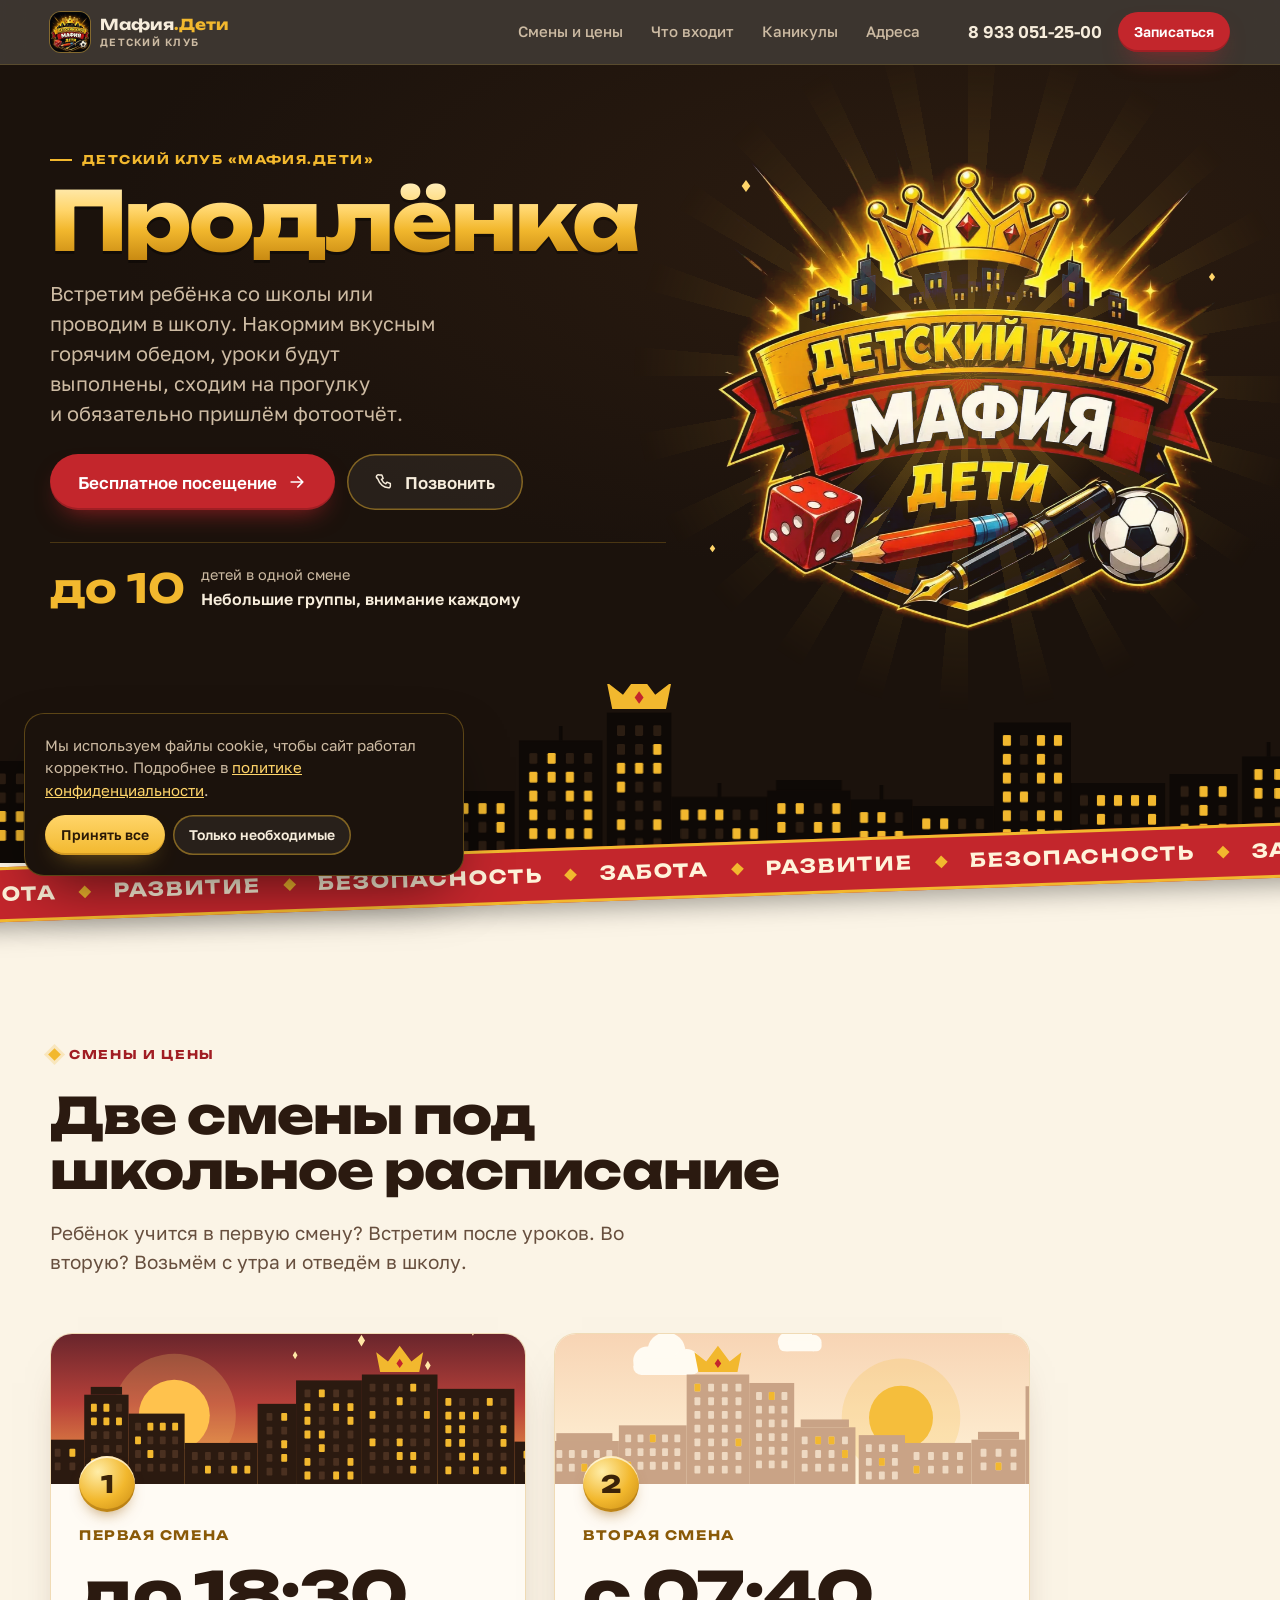
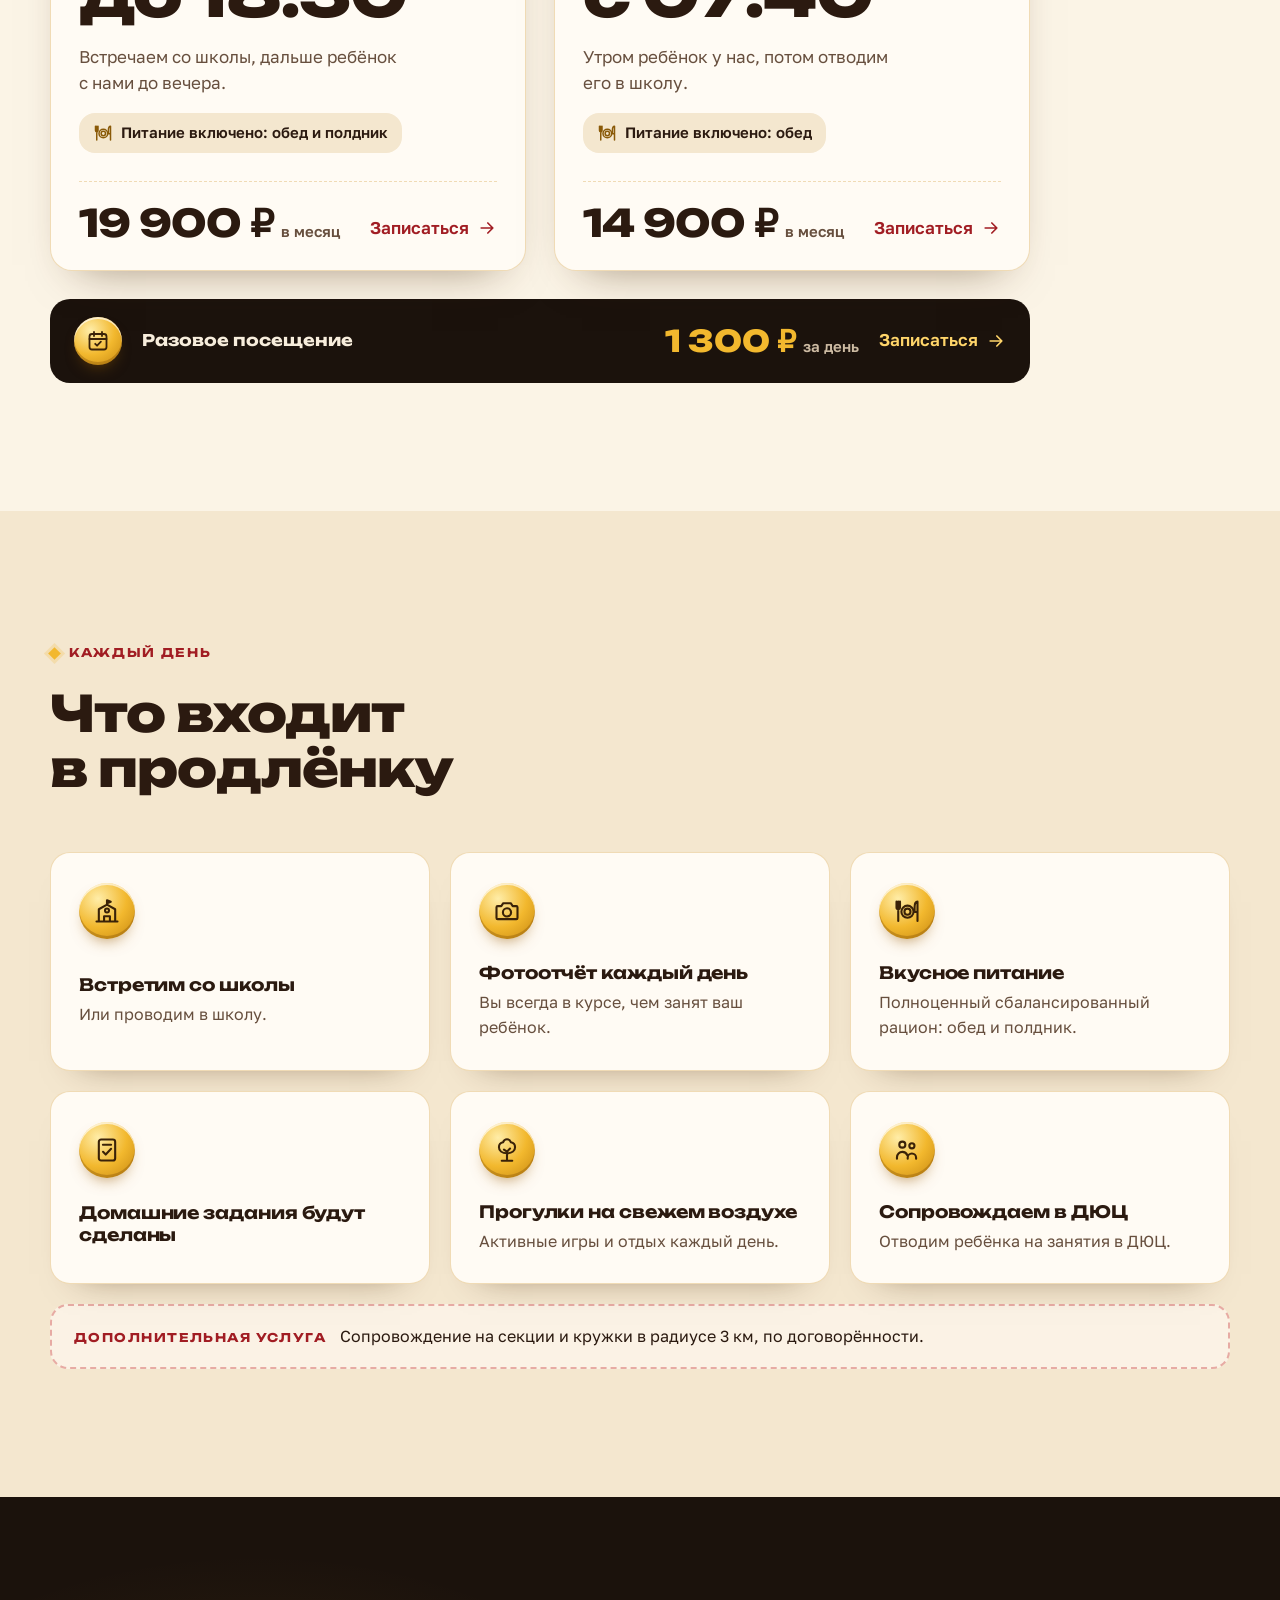
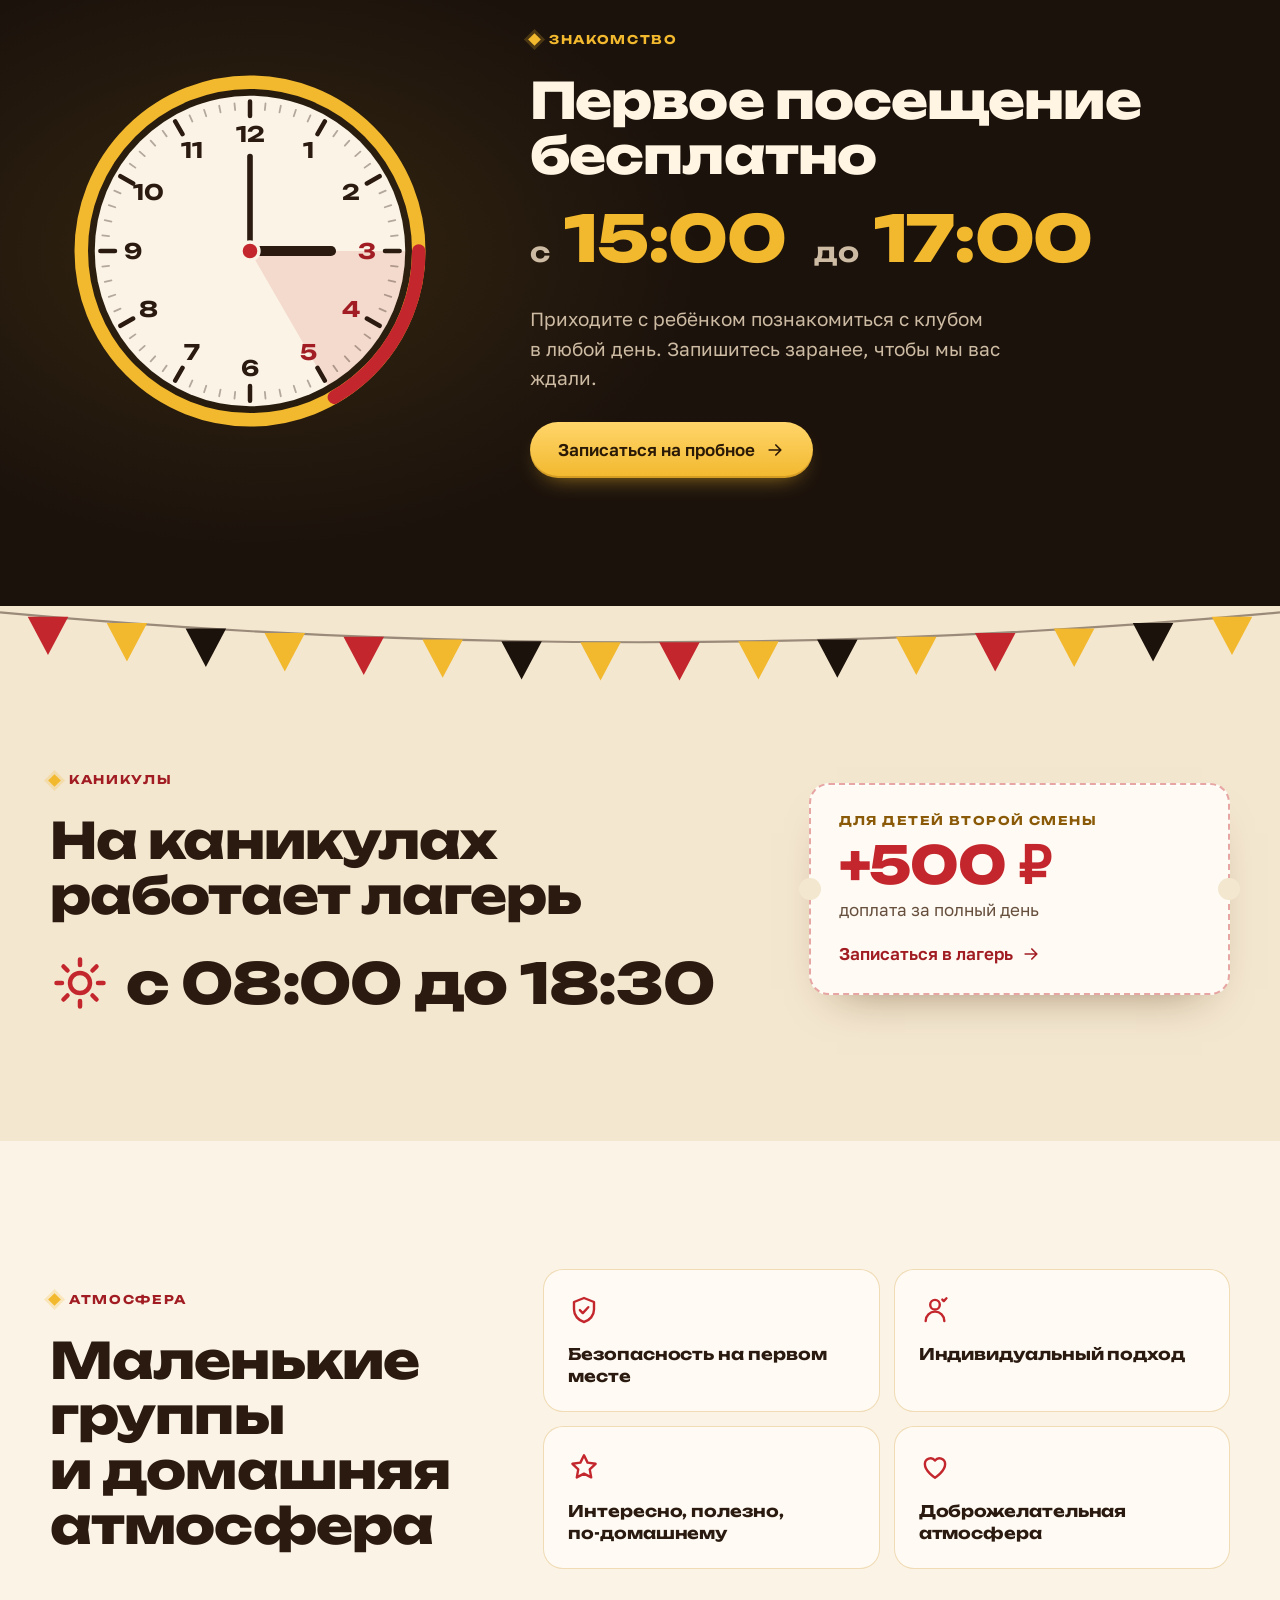
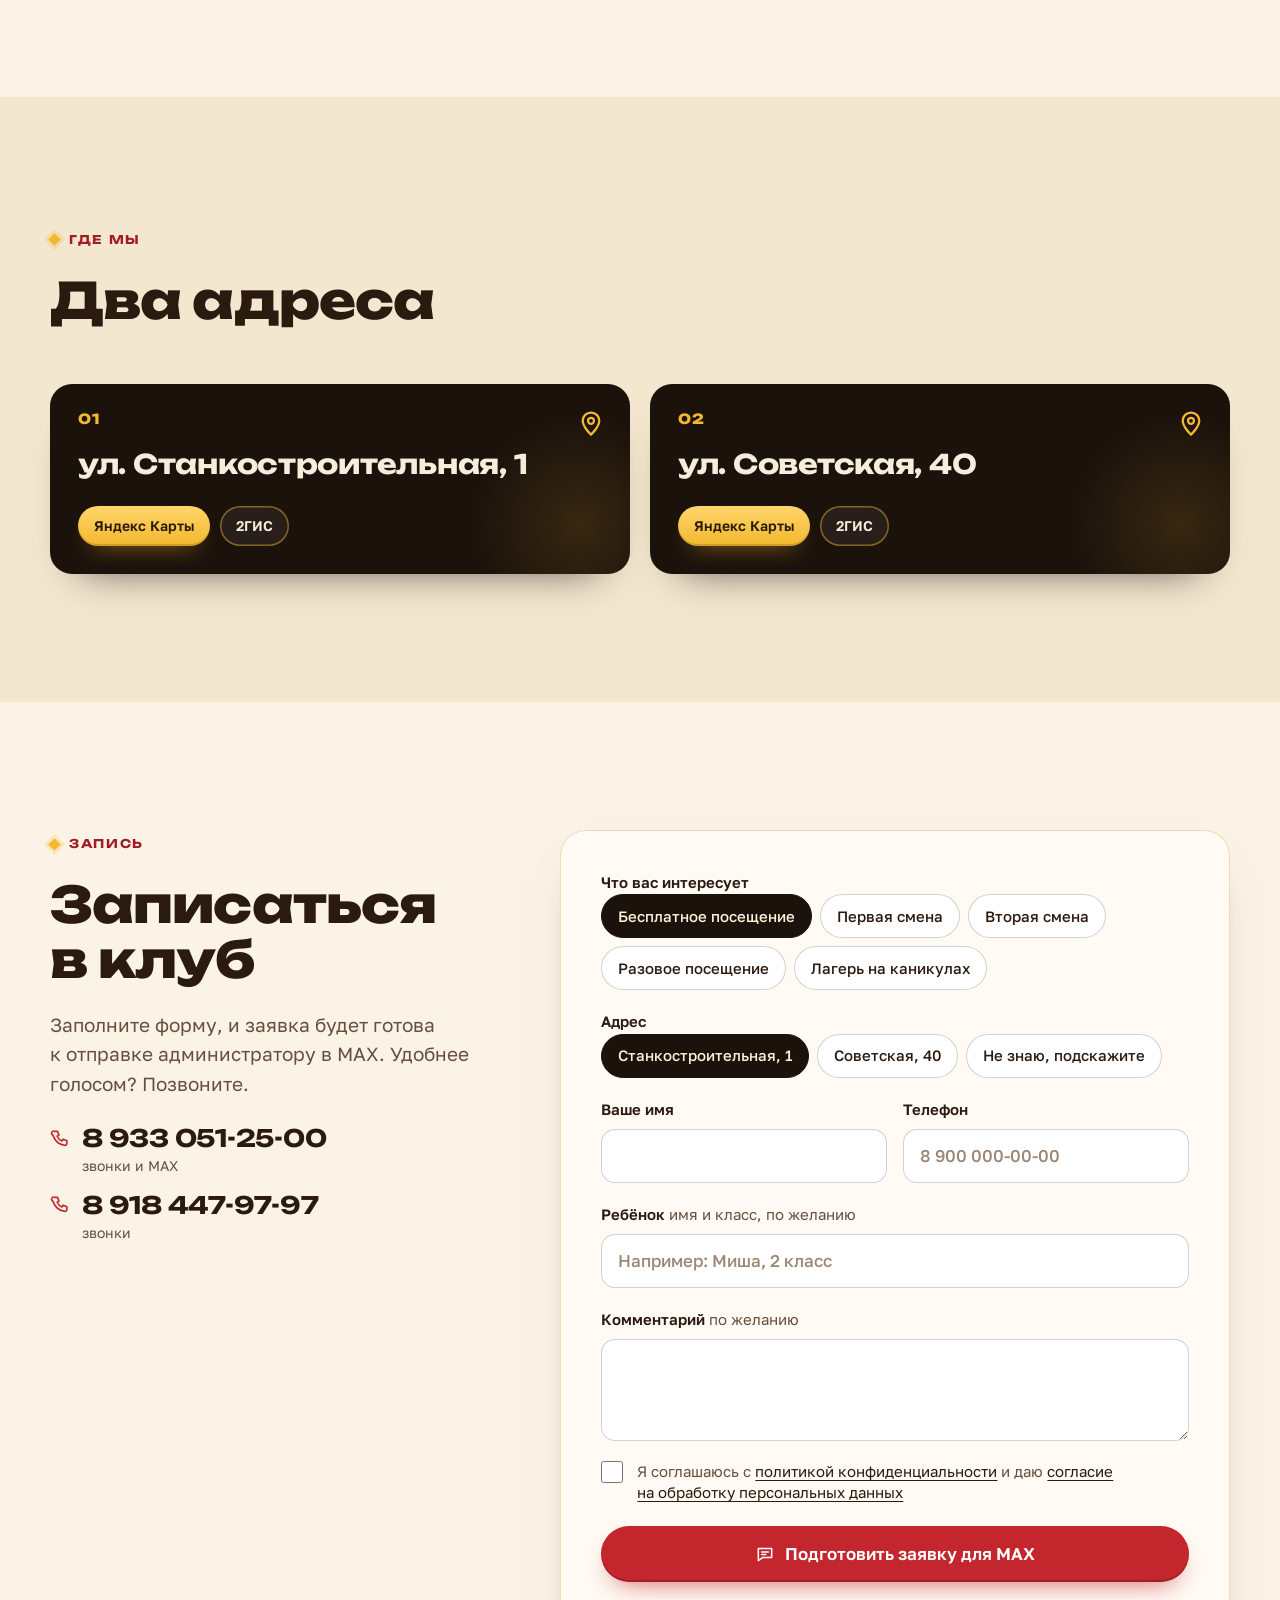
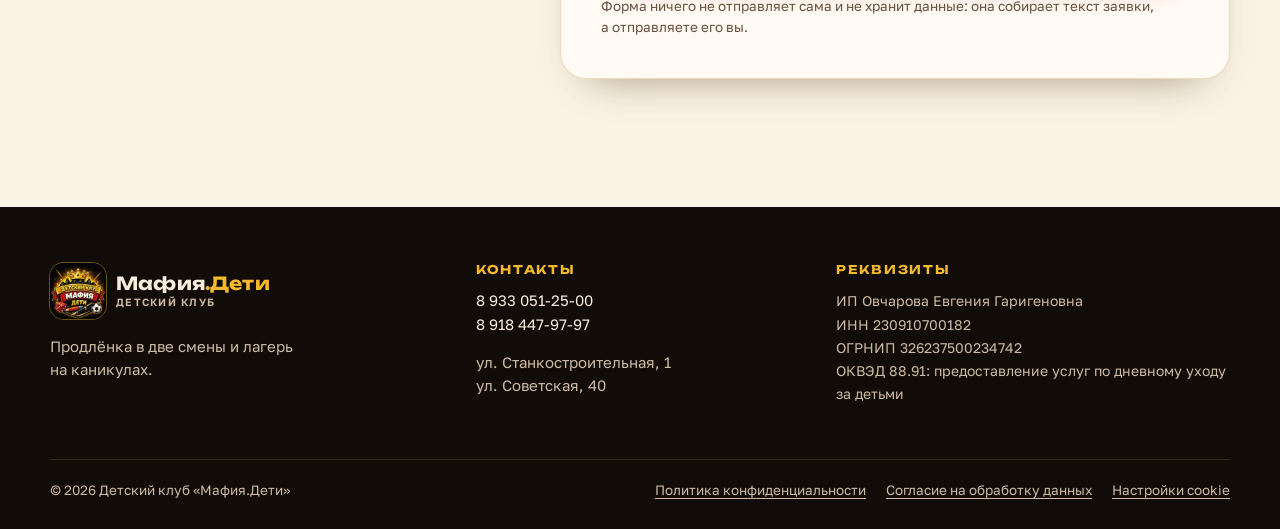
==== index.html @ c241a6d4 "Правки клиента: цены 19 900 и 14 900 в месяц, разовое посещение, сцены утро/вечер вместо карт Тексты" ====
<!doctype html>
<html lang="ru">
<head>
<meta charset="utf-8">
<meta name="viewport" content="width=device-width, initial-scale=1">
<title>Продлёнка «Мафия.Дети» в Краснодаре: встретим со школы, накормим, погуляем</title>
<meta name="description" content="Детский клуб «Мафия.Дети» в Краснодаре. Продлёнка в две смены: встретим со школы или проводим в школу, горячий обед, уроки будут выполнены, прогулки и фотоотчёт. Небольшие группы, питание включено в стоимость. Первое посещение бесплатно.">
<meta name="theme-color" content="#1B120C">
<meta property="og:type" content="website">
<meta property="og:locale" content="ru_RU">
<meta property="og:title" content="Продлёнка «Мафия.Дети»">
<meta property="og:description" content="Встретим со школы или проводим в школу, накормим горячим обедом, уроки будут выполнены. Небольшие группы, первое посещение бесплатно.">
<!-- превью на GitHub Pages: при переезде на домен клиента поменять og:url и og:image и убрать noindex -->
<meta property="og:url" content="https://qcoldic.github.io/mafia-deti/">
<meta property="og:image" content="https://qcoldic.github.io/mafia-deti/assets/og.jpg">
<meta property="og:image:width" content="1200">
<meta property="og:image:height" content="630">
<meta name="twitter:card" content="summary_large_image">
<meta name="robots" content="noindex">
<link rel="canonical" href="https://qcoldic.github.io/mafia-deti/">
<link rel="icon" href="assets/favicon.svg" type="image/svg+xml">
<link rel="apple-touch-icon" href="assets/apple-touch-icon.png">
<link rel="preload" href="assets/fonts/unbounded-cyr.woff2" as="font" type="font/woff2" crossorigin>
<link rel="preload" href="assets/fonts/golos-cyr.woff2" as="font" type="font/woff2" crossorigin>
<link rel="stylesheet" href="styles.css">
<script>document.documentElement.classList.add('js')</script>
</head>
<body>

<!-- Иконки: обводка и заливка через currentColor, цвет задаёт внешний svg -->
<svg width="0" height="0" style="position:absolute" aria-hidden="true">
  <defs>
    <symbol id="i-school" viewBox="0 0 24 24" fill="none" stroke="currentColor" stroke-width="1.8" stroke-linecap="round" stroke-linejoin="round"><path d="M3 21h18M5 21V10.5L12 6.5l7 4V21M9.5 21v-4.5h5V21M12 6.5V2.8l3.2 1.3L12 5.4"/><circle cx="12" cy="11.6" r="1.7"/></symbol>
    <symbol id="i-camera" viewBox="0 0 24 24" fill="none" stroke="currentColor" stroke-width="1.8" stroke-linecap="round" stroke-linejoin="round"><path d="M4 7.8h3.1l1.7-2.5h6.4l1.7 2.5H20a1 1 0 0 1 1 1V18a1 1 0 0 1-1 1H4a1 1 0 0 1-1-1V8.8a1 1 0 0 1 1-1z"/><circle cx="12" cy="13.2" r="3.5"/></symbol>
    <symbol id="i-meal" viewBox="0 0 24 24" fill="none" stroke="currentColor" stroke-width="1.8" stroke-linecap="round" stroke-linejoin="round"><circle cx="12.4" cy="12.6" r="5.2"/><circle cx="12.4" cy="12.6" r="2.6"/><path d="M3 4v5a1.5 1.5 0 0 0 3 0V4M4.5 4v16.5M21 4c-1.5 0-2.5 2-2.5 5v3.8H21M21 4v16.5"/></symbol>
    <symbol id="i-book" viewBox="0 0 24 24" fill="none" stroke="currentColor" stroke-width="1.8" stroke-linecap="round" stroke-linejoin="round"><path d="M12 6.6C10 5 7 4.5 3.5 5v13.2c3.5-.5 6.5 0 8.5 1.6 2-1.6 5-2.1 8.5-1.6V5C17 4.5 14 5 12 6.6zM12 6.6v13.2"/></symbol>
    <symbol id="i-tree" viewBox="0 0 24 24" fill="none" stroke="currentColor" stroke-width="1.8" stroke-linecap="round" stroke-linejoin="round"><path d="M12 21.2v-6.4M12 14.8c-4.4 0-6.9-2.3-6.9-5.2 0-2.3 1.6-3.9 3.5-4.2C9.3 3.6 10.6 2.8 12 2.8s2.7.8 3.4 2.6c1.9.3 3.5 1.9 3.5 4.2 0 2.9-2.5 5.2-6.9 5.2zM9.4 11.6l2.6 1.8 2.6-2.6M7.5 21.2h9"/></symbol>
    <symbol id="i-kids" viewBox="0 0 24 24" fill="none" stroke="currentColor" stroke-width="1.8" stroke-linecap="round" stroke-linejoin="round"><circle cx="8" cy="7.4" r="2.6"/><circle cx="16.2" cy="8.4" r="2.2"/><path d="M3.4 19.5v-1.3A4.6 4.6 0 0 1 8 13.6a4.6 4.6 0 0 1 4.3 2.9M12.6 19.5v-.9a3.6 3.6 0 0 1 7.2 0v.9"/></symbol>
    <symbol id="i-shield" viewBox="0 0 24 24" fill="none" stroke="currentColor" stroke-width="1.8" stroke-linecap="round" stroke-linejoin="round"><path d="M12 3l7.5 3v5.6c0 4.5-3.2 8.2-7.5 9.4-4.3-1.2-7.5-4.9-7.5-9.4V6L12 3z"/><path d="M8.9 12.1l2.2 2.2 4.1-4.4"/></symbol>
    <symbol id="i-person" viewBox="0 0 24 24" fill="none" stroke="currentColor" stroke-width="1.8" stroke-linecap="round" stroke-linejoin="round"><circle cx="12" cy="8" r="3.6"/><path d="M5 20.2a7 7 0 0 1 14 0"/><path d="M17.5 4.2l1.1 1.1 2-2.1"/></symbol>
    <symbol id="i-star" viewBox="0 0 24 24" fill="none" stroke="currentColor" stroke-width="1.8" stroke-linecap="round" stroke-linejoin="round"><path d="M12 3.2l2.7 5.5 6 .9-4.4 4.2 1.1 6L12 17l-5.4 2.8 1.1-6-4.4-4.2 6-.9z"/></symbol>
    <symbol id="i-heart" viewBox="0 0 24 24" fill="none" stroke="currentColor" stroke-width="1.8" stroke-linecap="round" stroke-linejoin="round"><path d="M12 20s-7.6-4.6-7.6-10.2A4.3 4.3 0 0 1 12 7.1a4.3 4.3 0 0 1 7.6 2.7C19.6 15.4 12 20 12 20z"/></symbol>
    <symbol id="i-pin" viewBox="0 0 24 24" fill="none" stroke="currentColor" stroke-width="1.8" stroke-linecap="round" stroke-linejoin="round"><path d="M12 21.3s-6.6-6.1-6.6-11.1a6.6 6.6 0 0 1 13.2 0c0 5-6.6 11.1-6.6 11.1z"/><circle cx="12" cy="10.2" r="2.4"/></symbol>
    <symbol id="i-phone" viewBox="0 0 24 24" fill="none" stroke="currentColor" stroke-width="1.8" stroke-linecap="round" stroke-linejoin="round"><path d="M5.1 3.6h3.1l1.6 4.1-2 1.3a10.4 10.4 0 0 0 5.2 5.2l1.3-2 4.1 1.6v3.1a2 2 0 0 1-2.2 2C9.6 18.4 5.6 14.4 3.1 7.8a2 2 0 0 1 2-4.2z"/></symbol>
    <symbol id="i-sun" viewBox="0 0 24 24" fill="none" stroke="currentColor" stroke-width="1.8" stroke-linecap="round" stroke-linejoin="round"><circle cx="12" cy="12" r="4"/><path d="M12 2.6v2.2M12 19.2v2.2M2.6 12h2.2M19.2 12h2.2M5.4 5.4L7 7M17 17l1.6 1.6M5.4 18.6L7 17M17 7l1.6-1.6"/></symbol>
    <symbol id="i-chat" viewBox="0 0 24 24" fill="none" stroke="currentColor" stroke-width="1.8" stroke-linecap="round" stroke-linejoin="round"><path d="M4 5.5h16v10.6H9.4L4 20V5.5z"/><path d="M8 9.6h8M8 12.6h5"/></symbol>
    <symbol id="i-copy" viewBox="0 0 24 24" fill="none" stroke="currentColor" stroke-width="1.8" stroke-linecap="round" stroke-linejoin="round"><rect x="8.5" y="8.5" width="11.5" height="11.5" rx="2"/><path d="M15.5 8.5V5a1 1 0 0 0-1-1H5a1 1 0 0 0-1 1v9.5a1 1 0 0 0 1 1h3.5"/></symbol>
    <symbol id="i-arrow" viewBox="0 0 24 24" fill="none" stroke="currentColor" stroke-width="2" stroke-linecap="round" stroke-linejoin="round"><path d="M5 12h14M13 6l6 6-6 6"/></symbol>
    <symbol id="i-homework" viewBox="0 0 24 24" fill="none" stroke="currentColor" stroke-width="1.8" stroke-linecap="round" stroke-linejoin="round"><rect x="5" y="3" width="14" height="18" rx="2"/><path d="M8.5 7.5h7M8.6 13.6l2.3 2.3 4.6-4.9"/></symbol>
    <symbol id="i-calendar" viewBox="0 0 24 24" fill="none" stroke="currentColor" stroke-width="1.8" stroke-linecap="round" stroke-linejoin="round"><rect x="3.5" y="5" width="17" height="15.5" rx="2.5"/><path d="M3.5 10h17M8 3v4M16 3v4M9.2 14.8l1.9 1.9 3.8-4"/></symbol>
    <symbol id="s-diamond" viewBox="0 0 24 24"><path fill="currentColor" d="M12 1.8l7.4 10.2L12 22.2 4.6 12z"/></symbol>
  </defs>
</svg>

<a class="skip" href="#main">К содержимому</a>

<header class="top">
  <div class="wrap top-row">
    <a class="brand" href="#" aria-label="Мафия.Дети, на главную">
      <img src="assets/img/logo-160.webp" width="40" height="40" alt="">
      <span class="brand-text"><b>Мафия<span>.Дети</span></b><small>детский клуб</small></span>
    </a>
    <nav class="nav" aria-label="Разделы">
      <a href="#smeny">Смены и цены</a>
      <a href="#den">Что входит</a>
      <a href="#kanikuly">Каникулы</a>
      <a href="#adresa">Адреса</a>
    </nav>
    <div class="top-actions">
      <a class="top-phone" href="tel:+79330512500">8 933 051-25-00</a>
      <a class="btn btn-ghost-dark btn-sm btn-icon top-call" href="tel:+79330512500" aria-label="Позвонить: 8 933 051-25-00"><svg class="ico" aria-hidden="true"><use href="#i-phone"/></svg></a>
      <a class="btn btn-red btn-sm" href="#zapis">Записаться</a>
    </div>
  </div>
</header>

<main id="main">

  <!-- Первый экран: ночной город из логотипа, окна загораются -->
  <section class="hero">
    <div class="wrap hero-grid">
      <div class="hero-art" aria-hidden="true">
        <div class="rays"></div>
        <div class="glow"></div>
        <img src="assets/img/logo-900.webp" srcset="assets/img/logo-480.webp 480w, assets/img/logo-900.webp 900w" sizes="(min-width: 960px) 520px, 62vw" width="900" height="900" alt="" fetchpriority="high">
        <svg class="spark s1"><use href="#s-diamond"/></svg>
        <svg class="spark s2"><use href="#s-diamond"/></svg>
        <svg class="spark s3"><use href="#s-diamond"/></svg>
      </div>
      <div class="hero-copy">
        <p class="eyebrow">Детский клуб «Мафия.Дети»</p>
        <h1>Продлёнка</h1>
        <p class="lead">Встретим ребёнка со&nbsp;школы или проводим в&nbsp;школу. Накормим вкусным горячим обедом, уроки будут выполнены, сходим на&nbsp;прогулку и&nbsp;обязательно пришлём фотоотчёт.</p>
        <div class="hero-cta">
          <a class="btn btn-red btn-lg" href="#zapis" data-want="Бесплатное посещение">Бесплатное посещение <svg class="ico" aria-hidden="true"><use href="#i-arrow"/></svg></a>
          <a class="btn btn-ghost-dark btn-lg" href="tel:+79330512500"><svg class="ico" aria-hidden="true"><use href="#i-phone"/></svg> Позвонить</a>
        </div>
        <div class="facts">
          <p class="facts-num">до&nbsp;10</p>
          <p class="facts-text">детей в&nbsp;одной смене<b>Небольшие группы, внимание каждому</b></p>
        </div>
      </div>
    </div>
    <svg class="skyline" viewBox="0 0 1440 200" preserveAspectRatio="xMidYMax slice" aria-hidden="true"></svg>
  </section>

  <div class="ribbon-wrap" aria-hidden="true">
    <div class="ribbon">
      <div class="ribbon-track">
        <span>Забота</span><span>Развитие</span><span>Безопасность</span><span>Забота</span><span>Развитие</span><span>Безопасность</span><span>Забота</span><span>Развитие</span><span>Безопасность</span>
        <span>Забота</span><span>Развитие</span><span>Безопасность</span><span>Забота</span><span>Развитие</span><span>Безопасность</span><span>Забота</span><span>Развитие</span><span>Безопасность</span>
      </div>
    </div>
  </div>

  <!-- Смены и цены: у каждой смены своё время суток над городом. Первая до вечера, вторая с утра -->
  <section class="sec" id="smeny">
    <div class="wrap">
      <div class="sec-head rv">
        <p class="tag">Смены и цены</p>
        <h2>Две смены под школьное расписание</h2>
        <p>Ребёнок учится в первую смену? Встретим после уроков. Во вторую? Возьмём с&nbsp;утра и&nbsp;отведём в&nbsp;школу.</p>
      </div>
      <div class="shifts">
        <article class="shift rv">
          <svg class="scene scene--evening" viewBox="0 0 400 150" preserveAspectRatio="xMidYMax slice" aria-hidden="true">
            <defs><linearGradient id="sky-evening" x1="0" y1="0" x2="0" y2="1"><stop offset="0" stop-color="#4A1A26"/><stop offset=".55" stop-color="#B8413A"/><stop offset="1" stop-color="#F2A548"/></linearGradient></defs>
            <rect width="400" height="150" fill="url(#sky-evening)"/>
            <path class="star" d="M262 24l3 5-3 5-3-5zM318 46l2.4 4-2.4 4-2.4-4zM356 18l2 3.4-2 3.4-2-3.4zM206 38l2 3.4-2 3.4-2-3.4z"/>
            <g class="sun"><circle cx="104" cy="92" r="52" fill="#FFD56A" opacity=".22"/><circle cx="104" cy="92" r="30" fill="#FFC24D"/></g>
            <g class="city" data-city="evening"></g>
          </svg>
          <div class="shift-body">
            <span class="coin shift-num" aria-hidden="true">1</span>
            <h3 class="kicker">Первая смена</h3>
            <p class="time">до 18:30</p>
            <p class="shift-text">Встречаем со школы, дальше ребёнок с&nbsp;нами до&nbsp;вечера.</p>
            <p class="incl"><svg class="ico" aria-hidden="true"><use href="#i-meal"/></svg> Питание включено: обед и&nbsp;полдник</p>
            <div class="shift-foot">
              <p class="price">19&nbsp;900&nbsp;₽ <small>в&nbsp;месяц</small></p>
              <a class="link-arrow" href="#zapis" data-want="Первая смена">Записаться <svg class="ico" aria-hidden="true"><use href="#i-arrow"/></svg></a>
            </div>
          </div>
        </article>
        <article class="shift rv">
          <svg class="scene scene--morning" viewBox="0 0 400 150" preserveAspectRatio="xMidYMax slice" aria-hidden="true">
            <defs><linearGradient id="sky-morning" x1="0" y1="0" x2="0" y2="1"><stop offset="0" stop-color="#F6CFAE"/><stop offset="1" stop-color="#FFF3D8"/></linearGradient></defs>
            <rect width="400" height="150" fill="url(#sky-morning)"/>
            <g class="sun"><circle cx="292" cy="94" r="50" fill="#F2B82E" opacity=".2"/><circle cx="292" cy="94" r="27" fill="#F5BE3C"/></g>
            <g class="cloud"><circle cx="78" cy="46" r="12"/><circle cx="94" cy="38" r="16"/><circle cx="111" cy="47" r="11"/><rect x="66" y="44" width="56" height="14" rx="7"/></g>
            <g class="cloud"><circle cx="196" cy="30" r="8"/><circle cx="207" cy="25" r="10"/><circle cx="218" cy="31" r="7"/><rect x="189" y="29" width="36" height="9" rx="4.5"/></g>
            <g class="city" data-city="morning"></g>
          </svg>
          <div class="shift-body">
            <span class="coin shift-num" aria-hidden="true">2</span>
            <h3 class="kicker">Вторая смена</h3>
            <p class="time">с 07:40</p>
            <p class="shift-text">Утром ребёнок у&nbsp;нас, потом отводим его в&nbsp;школу.</p>
            <p class="incl"><svg class="ico" aria-hidden="true"><use href="#i-meal"/></svg> Питание включено: обед</p>
            <div class="shift-foot">
              <p class="price">14&nbsp;900&nbsp;₽ <small>в&nbsp;месяц</small></p>
              <a class="link-arrow" href="#zapis" data-want="Вторая смена">Записаться <svg class="ico" aria-hidden="true"><use href="#i-arrow"/></svg></a>
            </div>
          </div>
        </article>
      </div>
      <div class="dayrate rv">
        <span class="coin" aria-hidden="true"><svg><use href="#i-calendar"/></svg></span>
        <p class="dayrate-label">Разовое посещение</p>
        <p class="dayrate-price">1&nbsp;300&nbsp;₽ <small>за&nbsp;день</small></p>
        <a class="link-arrow" href="#zapis" data-want="Разовое посещение">Записаться <svg class="ico" aria-hidden="true"><use href="#i-arrow"/></svg></a>
      </div>
    </div>
  </section>

  <!-- Что входит в день -->
  <section class="sec sec--tint" id="den">
    <div class="wrap">
      <div class="sec-head rv">
        <p class="tag">Каждый день</p>
        <h2>Что входит в&nbsp;продлёнку</h2>
      </div>
      <ul class="tiles">
        <li class="tile rv"><span class="coin"><svg aria-hidden="true"><use href="#i-school"/></svg></span><div><h3>Встретим со школы</h3><p>Или проводим в&nbsp;школу.</p></div></li>
        <li class="tile rv"><span class="coin"><svg aria-hidden="true"><use href="#i-camera"/></svg></span><div><h3>Фотоотчёт каждый день</h3><p>Вы всегда в&nbsp;курсе, чем занят ваш ребёнок.</p></div></li>
        <li class="tile rv"><span class="coin"><svg aria-hidden="true"><use href="#i-meal"/></svg></span><div><h3>Вкусное питание</h3><p>Полноценный сбалансированный рацион: обед и&nbsp;полдник.</p></div></li>
        <li class="tile rv"><span class="coin"><svg aria-hidden="true"><use href="#i-homework"/></svg></span><div><h3>Домашние задания будут сделаны</h3></div></li>
        <li class="tile rv"><span class="coin"><svg aria-hidden="true"><use href="#i-tree"/></svg></span><div><h3>Прогулки на&nbsp;свежем воздухе</h3><p>Активные игры и&nbsp;отдых каждый день.</p></div></li>
        <li class="tile rv"><span class="coin"><svg aria-hidden="true"><use href="#i-kids"/></svg></span><div><h3>Сопровождаем в&nbsp;ДЮЦ</h3><p>Отводим ребёнка на&nbsp;занятия в&nbsp;ДЮЦ.</p></div></li>
      </ul>
      <p class="extra rv"><span class="extra-label">Дополнительная услуга</span> Сопровождение на&nbsp;секции и&nbsp;кружки в&nbsp;радиусе 3&nbsp;км, по&nbsp;договорённости.</p>
    </div>
  </section>

  <!-- Пробное посещение: часы с выделенным окном 15–17 -->
  <section class="sec trial" id="probnoe">
    <div class="wrap trial-grid">
      <svg class="clock rv" viewBox="0 0 320 320" role="img" aria-label="Часы: время пробного посещения с 15:00 до 17:00">
        <circle class="clock-rim" cx="160" cy="160" r="150"/>
        <circle class="clock-face" cx="160" cy="160" r="138"/>
        <path class="clock-slice" d="M160 160L298 160A138 138 0 0 1 229 279.5Z"/>
        <path class="clock-ticks" d="M173.8 28.7L173.2 34.7M187.4 30.9L186.2 36.8M200.8 34.5L198.9 40.2M213.7 39.4L211.2 44.9M237.6 53.2L234.1 58.1M248.3 61.9L244.3 66.4M258.1 71.7L253.6 75.7M266.8 82.4L261.9 85.9M280.6 106.3L275.1 108.8M285.5 119.2L279.8 121.1M289.1 132.6L283.2 133.8M291.3 146.2L285.3 146.8M291.3 173.8L285.3 173.2M289.1 187.4L283.2 186.2M285.5 200.8L279.8 198.9M280.6 213.7L275.1 211.2M266.8 237.6L261.9 234.1M258.1 248.3L253.6 244.3M248.3 258.1L244.3 253.6M237.6 266.8L234.1 261.9M213.7 280.6L211.2 275.1M200.8 285.5L198.9 279.8M187.4 289.1L186.2 283.2M173.8 291.3L173.2 285.3M146.2 291.3L146.8 285.3M132.6 289.1L133.8 283.2M119.2 285.5L121.1 279.8M106.3 280.6L108.8 275.1M82.4 266.8L85.9 261.9M71.7 258.1L75.7 253.6M61.9 248.3L66.4 244.3M53.2 237.6L58.1 234.1M39.4 213.7L44.9 211.2M34.5 200.8L40.2 198.9M30.9 187.4L36.8 186.2M28.7 173.8L34.7 173.2M28.7 146.2L34.7 146.8M30.9 132.6L36.8 133.8M34.5 119.2L40.2 121.1M39.4 106.3L44.9 108.8M53.2 82.4L58.1 85.9M61.9 71.7L66.4 75.7M71.7 61.9L75.7 66.4M82.4 53.2L85.9 58.1M106.3 39.4L108.8 44.9M119.2 34.5L121.1 40.2M132.6 30.9L133.8 36.8M146.2 28.7L146.8 34.7"/>
        <path class="clock-hours" d="M160.0 27.0L160.0 40.0M226.5 44.8L220.0 56.1M275.2 93.5L263.9 100.0M293.0 160.0L280.0 160.0M275.2 226.5L263.9 220.0M226.5 275.2L220.0 263.9M160.0 293.0L160.0 280.0M93.5 275.2L100.0 263.9M44.8 226.5L56.1 220.0M27.0 160.0L40.0 160.0M44.8 93.5L56.1 100.0M93.5 44.8L100.0 56.1"/>
        <g class="clock-nums">
          <text x="212.0" y="76.9">1</text><text x="250.1" y="115.0">2</text><text class="hl" x="264.0" y="167.0">3</text><text class="hl" x="250.1" y="219.0">4</text><text class="hl" x="212.0" y="257.1">5</text><text x="160.0" y="271.0">6</text><text x="108.0" y="257.1">7</text><text x="69.9" y="219.0">8</text><text x="56.0" y="167.0">9</text><text x="69.9" y="115.0">10</text><text x="108.0" y="76.9">11</text><text x="160.0" y="63.0">12</text>
        </g>
        <path class="clock-arc" d="M310 160A150 150 0 0 1 235 289.9" pathLength="100"/>
        <line class="hand hand-h" x1="160" y1="160" x2="232" y2="160"/>
        <line class="hand hand-m" x1="160" y1="160" x2="160" y2="76"/>
        <circle class="clock-cap" cx="160" cy="160" r="8"/>
      </svg>
      <div class="trial-copy rv">
        <p class="tag">Знакомство</p>
        <h2>Первое посещение бесплатно</h2>
        <p class="when"><span class="when-row"><small>с</small>15:00</span> <span class="when-row"><small>до</small>17:00</span></p>
        <p>Приходите с&nbsp;ребёнком познакомиться с&nbsp;клубом в&nbsp;любой день. Запишитесь заранее, чтобы мы вас ждали.</p>
        <a class="btn btn-gold btn-lg" href="#zapis" data-want="Бесплатное посещение">Записаться на&nbsp;пробное <svg class="ico" aria-hidden="true"><use href="#i-arrow"/></svg></a>
      </div>
    </div>
  </section>

  <!-- Каникулы: лагерь -->
  <section class="sec camp" id="kanikuly">
    <svg class="garland" viewBox="0 0 1200 80" preserveAspectRatio="xMidYMin slice" aria-hidden="true">
      <path class="garland-rope" d="M0 6 Q600 62 1200 6"/>
      <path fill="#C3262C" d="M26 10.0L64 10.0L45 46.0Z"/><path fill="#F2B82E" d="M100 16.0L138 16.0L119 52.0Z"/><path fill="#1B120C" d="M174 21.1L212 21.1L193 57.1Z"/><path fill="#F2B82E" d="M248 25.4L286 25.4L267 61.4Z"/><path fill="#C3262C" d="M322 28.8L360 28.8L341 64.8Z"/><path fill="#F2B82E" d="M396 31.3L434 31.3L415 67.3Z"/><path fill="#1B120C" d="M470 33.0L508 33.0L489 69.0Z"/><path fill="#F2B82E" d="M544 33.9L582 33.9L563 69.9Z"/><path fill="#C3262C" d="M618 33.9L656 33.9L637 69.9Z"/><path fill="#F2B82E" d="M692 33.0L730 33.0L711 69.0Z"/><path fill="#1B120C" d="M766 31.3L804 31.3L785 67.3Z"/><path fill="#F2B82E" d="M840 28.8L878 28.8L859 64.8Z"/><path fill="#C3262C" d="M914 25.4L952 25.4L933 61.4Z"/><path fill="#F2B82E" d="M988 21.1L1026 21.1L1007 57.1Z"/><path fill="#1B120C" d="M1062 16.0L1100 16.0L1081 52.0Z"/><path fill="#F2B82E" d="M1136 10.0L1174 10.0L1155 46.0Z"/>
    </svg>
    <div class="wrap camp-grid">
      <div class="camp-copy rv">
        <p class="tag">Каникулы</p>
        <h2>На&nbsp;каникулах работает лагерь</h2>
        <p class="camp-time"><svg class="ico" aria-hidden="true"><use href="#i-sun"/></svg><span>с&nbsp;08:00 до&nbsp;18:30</span></p>
      </div>
      <div class="ticket rv">
        <p class="ticket-label">Для детей второй смены</p>
        <p class="ticket-sum">+500&nbsp;₽</p>
        <p class="ticket-note">доплата за&nbsp;полный день</p>
        <a class="link-arrow" href="#zapis" data-want="Лагерь на каникулах">Записаться в&nbsp;лагерь <svg class="ico" aria-hidden="true"><use href="#i-arrow"/></svg></a>
      </div>
    </div>
  </section>

  <!-- Принципы -->
  <section class="sec" id="kak">
    <div class="wrap trust">
      <div class="trust-head rv">
        <p class="tag">Атмосфера</p>
        <h2>Маленькие группы и&nbsp;домашняя атмосфера</h2>
      </div>
      <ul class="principles">
        <li class="pr rv"><svg class="ico" aria-hidden="true"><use href="#i-shield"/></svg><span>Безопасность на&nbsp;первом месте</span></li>
        <li class="pr rv"><svg class="ico" aria-hidden="true"><use href="#i-person"/></svg><span>Индивидуальный подход</span></li>
        <li class="pr rv"><svg class="ico" aria-hidden="true"><use href="#i-star"/></svg><span>Интересно, полезно, <span class="nw">по-домашнему</span></span></li>
        <li class="pr rv"><svg class="ico" aria-hidden="true"><use href="#i-heart"/></svg><span>Доброжелательная атмосфера</span></li>
      </ul>
    </div>
  </section>

  <!-- Адреса -->
  <section class="sec sec--tint" id="adresa">
    <div class="wrap">
      <div class="sec-head rv">
        <p class="tag">Где мы</p>
        <h2>Два адреса</h2>
      </div>
      <div class="addr">
        <article class="acard rv">
          <span class="acard-num">01</span>
          <svg class="acard-pin" aria-hidden="true"><use href="#i-pin"/></svg>
          <h3>ул. Станкостроительная,&nbsp;1</h3>
          <div class="acard-links">
            <a class="btn btn-gold btn-sm" href="https://yandex.ru/maps/?text=Краснодар,%20улица%20Станкостроительная,%201" target="_blank" rel="noopener">Яндекс Карты</a>
            <a class="btn btn-ghost-dark btn-sm" href="https://2gis.ru/search/Краснодар,%20улица%20Станкостроительная,%201" target="_blank" rel="noopener">2ГИС</a>
          </div>
        </article>
        <article class="acard rv">
          <span class="acard-num">02</span>
          <svg class="acard-pin" aria-hidden="true"><use href="#i-pin"/></svg>
          <h3>ул.&nbsp;Советская, 40</h3>
          <div class="acard-links">
            <a class="btn btn-gold btn-sm" href="https://yandex.ru/maps/?text=Краснодар,%20улица%20Советская,%2040" target="_blank" rel="noopener">Яндекс Карты</a>
            <a class="btn btn-ghost-dark btn-sm" href="https://2gis.ru/search/Краснодар,%20улица%20Советская,%2040" target="_blank" rel="noopener">2ГИС</a>
          </div>
        </article>
      </div>
    </div>
  </section>

  <!-- Запись: форма собирает текст заявки и отдаёт его в MAX -->
  <section class="sec book" id="zapis">
    <div class="wrap book-grid">
      <div class="book-copy rv">
        <p class="tag">Запись</p>
        <h2>Записаться в&nbsp;клуб</h2>
        <p>Заполните форму, и&nbsp;заявка будет готова к&nbsp;отправке администратору в&nbsp;MAX. Удобнее голосом? Позвоните.</p>
        <ul class="phones">
          <li><a href="tel:+79330512500"><svg class="ico" aria-hidden="true"><use href="#i-phone"/></svg>8 933 051-25-00</a><span>звонки и&nbsp;MAX</span></li>
          <li><a href="tel:+79184479797"><svg class="ico" aria-hidden="true"><use href="#i-phone"/></svg>8 918 447-97-97</a><span>звонки</span></li>
        </ul>
      </div>

      <form class="form rv" id="bookForm" novalidate>
        <div class="form-body">
          <fieldset class="field">
            <legend class="legend">Что вас интересует</legend>
            <div class="chips">
              <label class="chip"><input type="radio" name="want" value="Бесплатное посещение" checked><span>Бесплатное посещение</span></label>
              <label class="chip"><input type="radio" name="want" value="Первая смена"><span>Первая смена</span></label>
              <label class="chip"><input type="radio" name="want" value="Вторая смена"><span>Вторая смена</span></label>
              <label class="chip"><input type="radio" name="want" value="Разовое посещение"><span>Разовое посещение</span></label>
              <label class="chip"><input type="radio" name="want" value="Лагерь на каникулах"><span>Лагерь на&nbsp;каникулах</span></label>
            </div>
          </fieldset>
          <fieldset class="field">
            <legend class="legend">Адрес</legend>
            <div class="chips">
              <label class="chip"><input type="radio" name="place" value="ул. Станкостроительная, 1" checked><span>Станкостроительная, 1</span></label>
              <label class="chip"><input type="radio" name="place" value="ул. Советская, 40"><span>Советская, 40</span></label>
              <label class="chip"><input type="radio" name="place" value="Подскажите, какой ближе"><span>Не знаю, подскажите</span></label>
            </div>
          </fieldset>
          <div class="row2">
            <div class="field">
              <label for="f-name">Ваше имя</label>
              <input class="input" id="f-name" name="name" type="text" autocomplete="given-name" required aria-describedby="e-name">
              <p class="err" id="e-name" aria-live="polite"></p>
            </div>
            <div class="field">
              <label for="f-phone">Телефон</label>
              <input class="input" id="f-phone" name="phone" type="tel" inputmode="tel" autocomplete="tel" placeholder="8 900 000-00-00" required aria-describedby="e-phone">
              <p class="err" id="e-phone" aria-live="polite"></p>
            </div>
          </div>
          <div class="field">
            <label for="f-child">Ребёнок <span class="opt">имя и&nbsp;класс, по желанию</span></label>
            <input class="input" id="f-child" name="child" type="text" autocomplete="off" placeholder="Например: Миша, 2 класс">
          </div>
          <div class="field">
            <label for="f-note">Комментарий <span class="opt">по желанию</span></label>
            <textarea class="input" id="f-note" name="note" rows="3"></textarea>
          </div>
          <label class="check">
            <input type="checkbox" name="agree" id="f-agree" required aria-describedby="e-agree">
            <span>Я&nbsp;соглашаюсь с&nbsp;<a href="privacy.html" target="_blank">политикой конфиденциальности</a> и&nbsp;даю <a href="consent.html" target="_blank">согласие на&nbsp;обработку персональных данных</a></span>
          </label>
          <p class="err" id="e-agree" aria-live="polite"></p>
          <button class="btn btn-red btn-lg btn-block" type="submit"><svg class="ico" aria-hidden="true"><use href="#i-chat"/></svg> Подготовить заявку для MAX</button>
          <p class="form-note">Форма ничего не отправляет сама и&nbsp;не хранит данные: она собирает текст заявки, а&nbsp;отправляете его вы.</p>
        </div>

        <div class="sent" id="sent" tabindex="-1" aria-live="polite">
          <p class="sent-title" id="sentTitle">Заявка готова</p>
          <ol class="sent-steps">
            <li id="stepCopy">Текст заявки скопирован.</li>
            <li id="stepOpen">Откройте MAX, нажмите «Контакты», затем «+» и&nbsp;«Найти по&nbsp;номеру»: <b>8 933 051-25-00</b>.</li>
            <li>Вставьте сообщение в&nbsp;чат и&nbsp;отправьте.</li>
          </ol>
          <label class="sent-label" for="sentText">Текст заявки</label>
          <textarea class="input sent-text" id="sentText" rows="7" readonly></textarea>
          <div class="sent-actions">
            <a class="btn btn-red btn-lg" id="maxLink" href="#" target="_blank" rel="noopener" hidden><svg class="ico" aria-hidden="true"><use href="#i-chat"/></svg> Открыть чат в&nbsp;MAX</a>
            <button class="btn btn-ink btn-lg" type="button" id="copyAgain"><svg class="ico" aria-hidden="true"><use href="#i-copy"/></svg> Скопировать ещё раз</button>
            <button class="btn btn-plain" type="button" id="editAgain">Изменить заявку</button>
          </div>
        </div>
      </form>
    </div>
  </section>

</main>

<footer class="foot">
  <div class="wrap">
    <div class="foot-grid">
      <div class="foot-brand">
        <a class="brand" href="#" aria-label="Мафия.Дети, наверх">
          <img src="assets/img/logo-160.webp" width="56" height="56" alt="" loading="lazy">
          <span class="brand-text"><b>Мафия<span>.Дети</span></b><small>детский клуб</small></span>
        </a>
        <p>Продлёнка в&nbsp;две смены и&nbsp;лагерь на&nbsp;каникулах.</p>
      </div>
      <div>
        <p class="foot-h">Контакты</p>
        <p><a href="tel:+79330512500">8 933 051-25-00</a><br><a href="tel:+79184479797">8 918 447-97-97</a></p>
        <p>ул.&nbsp;Станкостроительная, 1<br>ул.&nbsp;Советская, 40</p>
      </div>
      <div>
        <p class="foot-h">Реквизиты</p>
        <p class="req">ИП Овчарова Евгения Гаригеновна<br>ИНН 230910700182<br>ОГРНИП 326237500234742<br>ОКВЭД 88.91: предоставление услуг по&nbsp;дневному уходу за&nbsp;детьми</p>
      </div>
    </div>
    <div class="foot-bottom">
      <span>© <span data-year>2026</span> Детский клуб «Мафия.Дети»</span>
      <span class="foot-links"><a href="privacy.html">Политика конфиденциальности</a><a href="consent.html">Согласие на&nbsp;обработку данных</a><button class="linklike" type="button" data-cookie-open>Настройки cookie</button></span>
    </div>
  </div>
</footer>

<div class="cookie" id="cookie" role="dialog" aria-live="polite" aria-label="Файлы cookie">
  <p>Мы используем файлы cookie, чтобы сайт работал корректно. Подробнее в&nbsp;<a href="privacy.html#cookie">политике конфиденциальности</a>.</p>
  <div class="cookie-row">
    <button class="btn btn-gold btn-sm" type="button" data-cookie="all">Принять все</button>
    <button class="btn btn-ghost-dark btn-sm" type="button" data-cookie="necessary">Только необходимые</button>
  </div>
</div>

<script src="main.js" defer></script>
</body>
</html>
---- styles.css ----
/* ===== Шрифты: Unbounded (заголовки) и Golos (текст), кириллица + латиница ===== */
@font-face{font-family:'Unbounded';font-style:normal;font-weight:300 800;font-display:swap;
  src:url('assets/fonts/unbounded-cyr.woff2') format('woff2');
  unicode-range:U+0301,U+0400-045F,U+0490-0491,U+04B0-04B1,U+2116;}
@font-face{font-family:'Unbounded';font-style:normal;font-weight:300 800;font-display:swap;
  src:url('assets/fonts/unbounded.woff2') format('woff2');
  unicode-range:U+0000-00FF,U+0131,U+0152-0153,U+02BB-02BC,U+02C6,U+02DA,U+02DC,U+2000-206F,U+20BD,U+2122,U+2212,U+FEFF,U+FFFD;}
@font-face{font-family:'Golos';font-style:normal;font-weight:400 700;font-display:swap;
  src:url('assets/fonts/golos-cyr.woff2') format('woff2');
  unicode-range:U+0301,U+0400-045F,U+0490-0491,U+04B0-04B1,U+2116;}
@font-face{font-family:'Golos';font-style:normal;font-weight:400 700;font-display:swap;
  src:url('assets/fonts/golos.woff2') format('woff2');
  unicode-range:U+0000-00FF,U+0131,U+0152-0153,U+02BB-02BC,U+02C6,U+02DA,U+02DC,U+2000-206F,U+20BD,U+2122,U+2212,U+FEFF,U+FFFD;}

/* ===== Токены: ночь и золото логотипа + тёплая бумага флаера ===== */
:root{
  --ink:#1B120C;
  --ink-2:#271A11;
  --ink-deep:#120C08;
  --paper:#FBF4E6;
  --paper-2:#F4E7CF;
  --card:#FFFBF4;
  --text:#2B1A10;
  --muted:#674F3E;
  --gold:#F2B82E;
  --gold-2:#FFD56A;
  --gold-deep:#8A5A08;
  --red:#C3262C;
  --red-hover:#D3333A;
  --red-deep:#A11D23;
  --on-ink:#F7EDDC;
  --on-ink-muted:#CDBBA3;
  --line:rgba(43,26,16,.12);
  --gold-edge:rgba(201,138,18,.28);
  --radius:22px;
  --shadow-card:0 1px 0 rgba(255,255,255,.7) inset, 0 22px 44px -28px rgba(70,36,6,.55);
  --display:'Unbounded','Arial Black',sans-serif;
  --body:'Golos',system-ui,-apple-system,'Segoe UI',Roboto,sans-serif;
  --gutter:16px;
  --max:1180px;
}
@media (min-width:600px){:root{--gutter:24px}}
@media (min-width:1000px){:root{--gutter:32px}}

/* ===== База ===== */
*,*::before,*::after{box-sizing:border-box}
html{-webkit-text-size-adjust:100%;scroll-padding-top:76px}
@media (prefers-reduced-motion:no-preference){html{scroll-behavior:smooth}}
body{margin:0;background:var(--paper);color:var(--text);font:400 17px/1.55 var(--body);-webkit-font-smoothing:antialiased;text-rendering:optimizeLegibility}
img,svg{display:block;max-width:100%}
a{color:inherit}
p{margin:0 0 1em}
h1,h2,h3{margin:0;font-weight:800}
ul,ol{margin:0;padding:0}
button{font:inherit}
[hidden]{display:none!important}
.wrap{width:min(100% - 2*var(--gutter), var(--max));margin-inline:auto}
.ico{width:20px;height:20px;flex:none}
:focus-visible{outline:3px solid var(--gold);outline-offset:3px;border-radius:6px}
.skip{position:absolute;left:12px;top:-60px;z-index:100;background:var(--gold);color:var(--ink);padding:10px 16px;border-radius:10px;font-weight:600;text-decoration:none}
.skip:focus{top:12px}

/* ===== Кнопки ===== */
.btn{display:inline-flex;align-items:center;justify-content:center;gap:10px;min-height:48px;padding:0 22px;border-radius:999px;border:0;font:600 16px/1.15 var(--body);text-decoration:none;cursor:pointer;white-space:nowrap;transition:transform .2s ease, background-color .2s ease, box-shadow .2s ease, color .2s ease}
.btn-lg{min-height:56px;padding:0 28px;font-size:17px}
.btn-sm{min-height:40px;padding:0 16px;font-size:14px}
.btn-icon{width:40px;padding:0}
.btn-block{width:100%;white-space:normal;text-align:center;padding-block:10px}
.btn-red{background:var(--red);color:#fff;box-shadow:0 12px 26px -12px rgba(195,38,44,.75), inset 0 -2px 0 rgba(0,0,0,.18)}
.btn-red:hover{background:var(--red-hover);transform:translateY(-1px)}
.btn-gold{background:linear-gradient(180deg,var(--gold-2),var(--gold));color:#2A1906;box-shadow:inset 0 -2px 0 rgba(120,70,0,.25), 0 10px 24px -14px rgba(242,184,46,.8)}
.btn-gold:hover{transform:translateY(-1px);box-shadow:inset 0 -2px 0 rgba(120,70,0,.25), 0 14px 28px -12px rgba(242,184,46,.9)}
.btn-ghost-dark{background:rgba(255,255,255,.06);color:var(--on-ink);box-shadow:inset 0 0 0 1.5px rgba(242,184,46,.45)}
.btn-ghost-dark:hover{background:rgba(242,184,46,.14)}
.btn-ink{background:var(--ink);color:var(--on-ink)}
.btn-ink:hover{background:var(--ink-2)}
.btn-plain{background:none;color:var(--muted);text-decoration:underline;text-underline-offset:3px;padding:0 8px}
.link-arrow{display:inline-flex;align-items:center;gap:8px;font-weight:600;text-decoration:none;color:var(--red-deep)}
.link-arrow .ico{transition:transform .2s ease}
.link-arrow:hover .ico{transform:translateX(4px)}
.linklike{background:none;border:0;padding:0;color:inherit;text-decoration:underline;text-underline-offset:3px;cursor:pointer;font-size:inherit}

/* ===== Шапка ===== */
.top{position:sticky;top:0;z-index:50;background:rgba(18,12,8,.94);border-bottom:1px solid rgba(242,184,46,.16)}
@supports (backdrop-filter:blur(8px)){.top{background:rgba(18,12,8,.82);backdrop-filter:saturate(1.3) blur(12px)}}
.top-row{display:flex;align-items:center;gap:16px;height:64px}
.brand{display:flex;align-items:center;gap:10px;color:var(--on-ink);text-decoration:none;min-width:0}
.brand img{width:40px;height:40px;border-radius:11px;box-shadow:0 0 0 1px rgba(242,184,46,.4)}
.brand b{display:block;font:700 15px/1 var(--display);letter-spacing:.01em;white-space:nowrap}
.brand b span{color:var(--gold)}
.brand small{display:block;margin-top:5px;font:600 10.5px/1 var(--body);letter-spacing:.12em;text-transform:uppercase;color:var(--on-ink-muted)}
.nav{display:none;gap:28px;margin-left:auto}
.nav a{color:var(--on-ink-muted);text-decoration:none;font-weight:500;font-size:15px;transition:color .2s}
.nav a:hover{color:var(--gold-2)}
.top-actions{display:flex;align-items:center;gap:8px;margin-left:auto}
.top-phone{display:none;color:var(--on-ink);font-weight:600;text-decoration:none;white-space:nowrap;margin-right:8px}
.top-phone:hover{color:var(--gold-2)}
@media (max-width:359px){.top .brand-text{display:none}}
@media (min-width:1000px){
  .nav{display:flex}
  .top-actions{margin-left:32px}
  .top-phone{display:inline}
  .top-call{display:none}
}

/* ===== Первый экран ===== */
.hero{position:relative;isolation:isolate;overflow:clip;background:radial-gradient(120% 80% at 75% 20%, #2C1C10 0%, var(--ink) 55%) var(--ink);color:var(--on-ink);padding-top:clamp(20px,4vw,56px)}
.hero-grid{display:grid;gap:8px;align-items:center}
.hero-art{position:relative;justify-self:center;width:min(60vw,300px);aspect-ratio:1}
.hero-art img{position:relative;z-index:1;width:100%;height:100%;mix-blend-mode:lighten}
.rays{position:absolute;inset:-40%;z-index:0;background:repeating-conic-gradient(from 0deg, rgba(242,184,46,.15) 0deg 5deg, transparent 5deg 15deg);-webkit-mask:radial-gradient(closest-side, #000 25%, transparent 72%);mask:radial-gradient(closest-side, #000 25%, transparent 72%);animation:spin 160s linear infinite}
.glow{position:absolute;inset:8%;z-index:0;border-radius:50%;background:radial-gradient(closest-side, rgba(242,184,46,.32), rgba(242,184,46,0) 72%)}
.spark{position:absolute;z-index:2;width:14px;height:14px;color:var(--gold-2);animation:twinkle 3.6s ease-in-out infinite}
.spark.s1{top:12%;left:6%}
.spark.s2{top:30%;right:2%;width:10px;height:10px;animation-delay:1.2s}
.spark.s3{bottom:16%;left:0;width:9px;height:9px;animation-delay:2.3s}
.eyebrow{display:inline-flex;align-items:center;gap:10px;margin:0;font:700 12px/1.3 var(--display);letter-spacing:.12em;text-transform:uppercase;color:var(--gold)}
.eyebrow::before{content:'';width:22px;height:2px;background:currentColor}
.hero h1{margin:.14em 0 .22em;font:800 clamp(36px,11vw,84px)/.98 var(--display);letter-spacing:-.025em;background:linear-gradient(180deg,#FFF0C2 0%,#FFD56A 38%,#F2B82E 62%,#C98A12 100%);-webkit-background-clip:text;background-clip:text;color:transparent;filter:drop-shadow(0 3px 0 rgba(0,0,0,.35))}
.lead{max-width:34ch;font-size:clamp(17px,1.6vw,20px);line-height:1.5;color:var(--on-ink-muted)}
.hero-cta{display:flex;flex-wrap:wrap;gap:12px;margin-top:26px}
.facts{display:flex;align-items:center;gap:16px;margin:32px 0 0;padding-top:22px;border-top:1px solid rgba(242,184,46,.22)}
.facts-num{margin:0;font:700 clamp(30px,4vw,40px)/1 var(--display);color:var(--gold);white-space:nowrap}
.facts-text{margin:0;min-width:0;font-size:14.5px;line-height:1.4;color:var(--on-ink-muted)}
.facts-text b{display:block;margin-top:2px;font-size:16px;font-weight:600;color:var(--on-ink)}
.skyline{display:block;width:100%;height:clamp(96px,14vw,190px);margin-top:clamp(28px,5vw,48px)}
.skyline .bld{fill:#0E0906}
.skyline .crown{fill:var(--gold)}
.skyline .gem{fill:var(--red)}
.skyline .win{fill:#2B1D12}
.skyline .lit{fill:var(--gold);opacity:0;animation:winOn .7s ease forwards;animation-delay:var(--d,0s)}
.skyline .lit.tw{animation:winOn .7s ease forwards, flicker 9s ease-in-out infinite;animation-delay:var(--d,0s), calc(var(--d,0s) + 3s)}
@media (max-width:599px){.hero-cta .btn{flex:1 1 100%}}
@media (min-width:960px){
  .hero-grid{grid-template-columns:minmax(0,1.08fr) minmax(0,.92fr);gap:40px}
  .hero-art{order:2;width:min(100%,520px)}
  .hero h1{font-size:clamp(60px,6.4vw,92px)}
}

/* ===== Лента с девизом ===== */
.ribbon-wrap{position:relative;z-index:3;margin-top:-30px;padding:12px 0;overflow-x:clip}
.ribbon{width:112%;margin-left:-6%;transform:rotate(-2deg);background:var(--red);border-block:3px solid var(--gold);box-shadow:0 18px 30px -18px rgba(0,0,0,.6)}
.ribbon-track{display:flex;width:max-content;animation:marquee 46s linear infinite}
.ribbon span{display:flex;align-items:center;gap:24px;padding:15px 0 15px 24px;font:700 clamp(14px,2vw,19px)/1 var(--display);letter-spacing:.1em;text-transform:uppercase;color:#FFF3DA;white-space:nowrap}
.ribbon span::after{content:'';width:9px;height:9px;background:var(--gold);transform:rotate(45deg)}

/* ===== Секции ===== */
.sec{padding:clamp(72px,10vw,128px) 0;overflow-x:clip}
.sec--tint{background:var(--paper-2)}
.sec-head{max-width:760px;margin-bottom:clamp(32px,5vw,56px)}
.sec-head p:last-child{margin:0;font-size:clamp(17px,1.6vw,19px);color:var(--muted);max-width:52ch}
.tag{display:inline-flex;align-items:center;gap:10px;margin:0;font:700 12px/1.2 var(--display);letter-spacing:.14em;text-transform:uppercase;color:var(--red-deep)}
.tag::before{content:'';width:9px;height:9px;flex:none;background:var(--gold);transform:rotate(45deg);box-shadow:0 0 0 3px rgba(242,184,46,.22)}
h2{margin:.42em 0 .45em;font:800 clamp(27px,4.4vw,50px)/1.1 var(--display);letter-spacing:-.018em;text-wrap:balance}
.sec-head h2{margin-bottom:.4em}

/* ===== Смены: город вечером и утром ===== */
.shifts{display:grid;gap:24px;max-width:980px}
@media (min-width:760px){.shifts{grid-template-columns:1fr 1fr;gap:28px}}
.shift{display:flex;flex-direction:column;overflow:hidden;border-radius:var(--radius);background:var(--card);border:1px solid var(--gold-edge);box-shadow:var(--shadow-card)}
.shift:hover,.js .shift.rv.in:hover{transform:translateY(-6px)}
.scene{display:block;width:100%;height:clamp(118px,13vw,150px)}
.scene .crown{fill:var(--gold)}
.scene .gem{fill:var(--red)}
.scene .lit{fill:var(--gold)}
.scene .star{fill:#FFE7A6}
.scene .cloud{fill:#FFFBF2}
.scene--evening .bld{fill:#2B1A10}
.scene--evening .win{fill:#4A3020}
.scene--morning .bld{fill:#C9A386}
.scene--morning .win{fill:#EED9C2}
/* при появлении карточки утреннее солнце встаёт, вечернее садится, в окнах зажигается свет */
.scene .sun{transition:transform 1.4s cubic-bezier(.2,.7,.2,1) .25s}
.scene--evening .lit{transition:opacity .45s ease var(--d,0s)}
.js .shift.rv .scene--morning .sun{transform:translateY(26px)}
.js .shift.rv .scene--evening .sun{transform:translateY(-22px)}
.js .shift.rv .scene--evening .lit{opacity:0}
.js .shift.rv.in .scene .sun{transform:none}
.js .shift.rv.in .scene--evening .lit{opacity:1}
.shift-body{display:flex;flex-direction:column;flex:1;padding:0 28px 28px}
.shift-num{position:relative;margin:-28px 0 16px;font:800 24px/1 var(--display)}
.kicker{margin:0;font:700 13px/1.2 var(--display);letter-spacing:.12em;text-transform:uppercase;color:var(--gold-deep)}
.time{margin:.32em 0 .3em;font:800 clamp(40px,6vw,62px)/1 var(--display);letter-spacing:-.03em;white-space:nowrap}
.shift-text{max-width:30ch;color:var(--muted)}
.incl{display:inline-flex;align-items:center;align-self:flex-start;gap:8px;margin:0 0 28px;padding:8px 14px;border-radius:16px;background:var(--paper-2);font-weight:600;font-size:15px}
.incl .ico{color:var(--gold-deep)}
.shift-foot{display:flex;align-items:flex-end;justify-content:space-between;flex-wrap:wrap;gap:12px 20px;margin-top:auto;padding-top:22px;border-top:1.5px dashed var(--gold-edge)}
.price{margin:0;font:800 clamp(30px,3.6vw,38px)/1 var(--display);letter-spacing:-.02em}
.price small,.dayrate-price small{font:600 15px/1 var(--body);letter-spacing:0;color:var(--muted)}
.dayrate{display:flex;flex-wrap:wrap;align-items:center;gap:14px 20px;max-width:980px;margin-top:24px;padding:18px 24px;border-radius:20px;background:var(--ink);color:var(--on-ink)}
@media (min-width:760px){.dayrate{margin-top:28px}}
.dayrate .coin{width:48px;height:48px}
.dayrate .coin svg{width:24px;height:24px}
.dayrate-label{flex:1 1 auto;margin:0;font:700 16px/1.3 var(--display)}
.dayrate-price{margin:0;font:800 clamp(24px,3vw,30px)/1 var(--display);color:var(--gold);white-space:nowrap}
.dayrate-price small{color:var(--on-ink-muted)}
.dayrate .link-arrow{color:var(--gold-2)}
@media (max-width:420px){
  .shift-body{padding:0 22px 24px}
  .dayrate{padding:18px 20px}
}

/* ===== Что входит: монеты-иконки ===== */
.tiles{list-style:none;display:grid;grid-template-columns:minmax(0,1fr);gap:14px}
@media (min-width:640px){.tiles{grid-template-columns:1fr 1fr;gap:16px}}
@media (min-width:1000px){.tiles{grid-template-columns:repeat(3,1fr);gap:20px}}
.tile{display:grid;grid-template-columns:auto minmax(0,1fr);gap:16px;align-items:start;padding:22px;border-radius:20px;background:var(--card);border:1px solid var(--gold-edge);box-shadow:0 20px 34px -30px rgba(70,36,6,.6)}
@media (min-width:1000px){.tile{grid-template-columns:1fr;gap:20px;padding:30px 28px}}
.coin{display:grid;place-items:center;width:56px;height:56px;border-radius:50%;background:radial-gradient(circle at 34% 28%, #FFEDA8 0%, var(--gold) 52%, #C68710 100%);box-shadow:inset 0 -3px 0 rgba(120,70,0,.32), inset 0 2px 0 rgba(255,255,255,.65), 0 8px 16px -8px rgba(150,90,0,.7);color:#3A2208}
.coin svg{width:28px;height:28px}
.tile h3{margin:3px 0 6px;font:700 17px/1.3 var(--display);letter-spacing:-.005em}
.tile p{margin:0;font-size:16px;color:var(--muted)}
.extra{display:flex;flex-wrap:wrap;align-items:baseline;gap:6px 14px;margin:20px 0 0;padding:18px 22px;border-radius:18px;border:2px dashed rgba(195,38,44,.35);background:rgba(255,251,244,.6);font-size:16px}
.extra-label{font:700 12px/1.3 var(--display);letter-spacing:.12em;text-transform:uppercase;color:var(--red-deep)}

/* ===== Пробное посещение ===== */
.trial{position:relative;background:var(--ink);color:var(--on-ink)}
.trial::before{content:'';position:absolute;inset:0;background:radial-gradient(50% 60% at 20% 50%, rgba(242,184,46,.12), transparent 70%);pointer-events:none}
.trial-grid{position:relative;display:grid;gap:44px;align-items:center}
@media (min-width:900px){.trial-grid{grid-template-columns:minmax(0,400px) 1fr;gap:80px}}
.clock{width:min(100%,360px);justify-self:center;overflow:visible}
.clock-rim{fill:none;stroke:var(--gold);stroke-width:12}
.clock-face{fill:var(--paper)}
.clock-slice{fill:rgba(195,38,44,.13)}
.clock-ticks{stroke:rgba(43,26,16,.35);stroke-width:1.6;stroke-linecap:round}
.clock-hours{stroke:var(--text);stroke-width:4;stroke-linecap:round}
.clock-nums text{font:700 19px var(--display);fill:var(--text);text-anchor:middle}
.clock-nums text.hl{fill:var(--red-deep)}
.clock-arc{fill:none;stroke:var(--red);stroke-width:12;stroke-linecap:round;stroke-dasharray:100;stroke-dashoffset:0}
.hand{stroke:var(--text);stroke-linecap:round}
.hand-h{stroke-width:9}
.hand-m{stroke-width:5}
.clock-cap{fill:var(--red);stroke:var(--paper);stroke-width:3}
.js .clock.rv .clock-arc{stroke-dashoffset:100;transition:stroke-dashoffset 1.4s cubic-bezier(.6,.1,.2,1) .3s}
.js .clock.rv.in .clock-arc{stroke-dashoffset:0}
.trial .tag{color:var(--gold)}
.trial h2{color:#FFF5E2}
.when{display:flex;flex-wrap:wrap;gap:.08em .45em;margin:.1em 0 .5em;font:800 clamp(36px,5.6vw,64px)/1.05 var(--display);letter-spacing:-.02em;color:var(--gold)}
.when-row{display:inline-flex;align-items:baseline;gap:.22em;white-space:nowrap}
.when small{font-size:.42em;font-weight:600;letter-spacing:0;color:var(--on-ink-muted)}
.trial-copy > p:not(.tag):not(.when){max-width:42ch;color:var(--on-ink-muted);font-size:clamp(17px,1.6vw,19px)}
.trial-copy .btn{margin-top:10px}

/* ===== Каникулы ===== */
.camp{position:relative;background:var(--paper-2);padding-top:clamp(110px,13vw,160px)}
.garland{position:absolute;top:0;left:0;width:100%;height:clamp(56px,7vw,80px)}
.garland-rope{fill:none;stroke:rgba(43,26,16,.45);stroke-width:2}
.camp-grid{display:grid;gap:32px;align-items:center}
@media (min-width:860px){.camp-grid{grid-template-columns:1.25fr .75fr;gap:56px}}
.camp-copy h2{margin-bottom:.6em}
.camp-time{display:flex;align-items:center;gap:16px;margin:0;font:800 clamp(30px,5vw,56px)/1.05 var(--display);letter-spacing:-.02em}
.camp-time .ico{width:clamp(40px,5vw,60px);height:clamp(40px,5vw,60px);color:var(--red)}
.ticket{position:relative;padding:28px 28px 26px;border-radius:20px;background:var(--card);border:2px dashed rgba(195,38,44,.4);box-shadow:var(--shadow-card)}
/* вырезы, как у билета */
.ticket::before,.ticket::after{content:'';position:absolute;top:50%;width:22px;height:22px;margin-top:-11px;border-radius:50%;background:var(--paper-2)}
.ticket::before{left:-12px}
.ticket::after{right:-12px}
.ticket-label{margin:0 0 10px;font:700 12px/1.3 var(--display);letter-spacing:.12em;text-transform:uppercase;color:var(--gold-deep)}
.ticket-sum{margin:0;font:800 clamp(40px,5vw,52px)/1 var(--display);color:var(--red);letter-spacing:-.02em}
.ticket-note{margin:6px 0 18px;color:var(--muted)}

/* ===== Принципы ===== */
.trust{display:grid;gap:36px}
/* «Доброжелательная» в Unbounded 16px шириной ~210px: карточке нужно от ~256px, отсюда пороги колонок */
@media (min-width:1080px){.trust{grid-template-columns:minmax(0,1fr) minmax(0,1.6fr);gap:64px;align-items:center}}
.trust-head h2{margin-bottom:0}
.principles{list-style:none;display:grid;grid-template-columns:minmax(0,1fr);gap:12px}
@media (min-width:600px){.principles{grid-template-columns:repeat(2,minmax(0,1fr));gap:14px}}
.nw{white-space:nowrap}
.pr{display:flex;flex-direction:column;gap:18px;padding:24px;border-radius:20px;background:var(--card);border:1px solid var(--gold-edge);font:700 16px/1.35 var(--display);letter-spacing:-.005em}
.pr .ico{width:32px;height:32px;color:var(--red)}
@media (max-width:599px){.pr{flex-direction:row;align-items:center;gap:16px;padding:18px 20px}}
/* самые узкие телефоны: длинные слова вроде «Доброжелательная» не должны распирать карточки */
@media (max-width:359px){
  .tile{padding:20px 18px;gap:14px}
  .tile h3{font-size:16px}
  .coin{width:48px;height:48px}
  .coin svg{width:24px;height:24px}
  .pr{padding:16px 18px;font-size:15px}
}

/* ===== Адреса ===== */
.addr{display:grid;gap:16px}
@media (min-width:760px){.addr{grid-template-columns:1fr 1fr;gap:20px}}
.acard{position:relative;overflow:hidden;display:flex;flex-direction:column;padding:28px;border-radius:var(--radius);background:var(--ink);color:var(--on-ink);box-shadow:0 24px 40px -30px rgba(0,0,0,.7)}
.acard::after{content:'';position:absolute;right:-60px;bottom:-60px;width:220px;height:220px;border-radius:50%;background:radial-gradient(closest-side, rgba(242,184,46,.13), transparent);pointer-events:none}
@media (max-width:420px){.acard{padding:24px 22px}}
.acard-num{font:800 14px/1 var(--display);letter-spacing:.1em;color:var(--gold)}
.acard-pin{position:absolute;top:24px;right:24px;width:30px;height:30px;color:var(--gold)}
.acard h3{margin:22px 0 26px;font:700 clamp(16px,2.4vw,27px)/1.2 var(--display);letter-spacing:-.01em}
@media (min-width:400px) and (max-width:759px){.acard h3{font-size:clamp(18px,4.6vw,27px)}}
.acard-links{position:relative;z-index:1;display:flex;flex-wrap:wrap;gap:10px;margin-top:auto}

/* ===== Запись ===== */
.book-grid{display:grid;gap:36px}
.book-grid > *,.hero-grid > *,.trial-grid > *,.camp-grid > *,.trust > *{min-width:0}
@media (min-width:960px){.book-grid{grid-template-columns:minmax(0,.8fr) minmax(0,1.2fr);gap:64px;align-items:start}}
@media (min-width:960px){.book-copy{position:sticky;top:110px}}
.book-copy > p:not(.tag){color:var(--muted);font-size:clamp(17px,1.6vw,19px);max-width:40ch}
.phones{list-style:none;display:grid;gap:14px;margin-top:26px}
.phones li{display:grid;gap:2px}
.phones li span{padding-left:32px}
.phones a{display:inline-flex;align-items:center;gap:10px;font:700 clamp(20px,2.4vw,24px)/1.2 var(--display);text-decoration:none;letter-spacing:-.01em}
.phones a:hover{color:var(--red-deep)}
.phones .ico{color:var(--red);width:22px;height:22px}
.phones span{font-size:14px;color:var(--muted)}
.form{padding:clamp(20px,4vw,40px);border-radius:26px;background:var(--card);border:1px solid var(--gold-edge);box-shadow:var(--shadow-card)}
.field{display:grid;gap:8px;margin:0 0 20px;padding:0;border:0;min-width:0}
.field > label,.legend{padding:0;font-weight:600;font-size:15px}
.opt{font-weight:400;color:var(--muted)}
.row2{display:grid;gap:0 16px}
@media (min-width:560px){.row2{grid-template-columns:1fr 1fr}}
.input{width:100%;min-height:54px;padding:0 16px;border:1.5px solid rgba(43,26,16,.2);border-radius:14px;background:#fff;color:var(--text);font:500 17px/1.4 var(--body);transition:border-color .2s, box-shadow .2s}
.input::placeholder{color:#9C8775}
.input:focus{outline:none;border-color:var(--gold-deep);box-shadow:0 0 0 4px rgba(242,184,46,.35)}
.input[aria-invalid="true"]{border-color:var(--red)}
textarea.input{min-height:96px;padding:14px 16px;resize:vertical}
.chips{display:flex;flex-wrap:wrap;gap:8px}
.chip{position:relative}
.chip input{position:absolute;inset:0;opacity:0;margin:0;cursor:pointer}
.chip span{display:inline-flex;align-items:center;min-height:44px;padding:0 16px;border:1.5px solid rgba(43,26,16,.2);border-radius:999px;background:#fff;font-weight:500;font-size:15px;transition:background-color .2s, color .2s, border-color .2s}
.chip input:hover + span{border-color:var(--gold-deep)}
.chip input:checked + span{background:var(--ink);border-color:var(--ink);color:#FFF3DA}
.chip input:focus-visible + span{outline:3px solid var(--gold);outline-offset:2px}
.check{display:grid;grid-template-columns:24px 1fr;gap:12px;align-items:start;margin-top:4px;font-size:15px;line-height:1.45;color:var(--muted);cursor:pointer}
.check input{width:22px;height:22px;margin:0;accent-color:var(--red);cursor:pointer}
.check a{color:var(--text);text-underline-offset:3px}
.err{margin:0;font-size:14px;color:var(--red-deep)}
.err:empty{display:none}
#e-agree{margin-top:8px}
.form button[type="submit"]{margin-top:22px}
.form-note{margin:14px 0 0;font-size:13.5px;color:var(--muted)}
.sent{display:none}
.form.is-sent .form-body{display:none}
.form.is-sent .sent{display:block}
.sent:focus{outline:none}
.sent-title{margin:0 0 16px;font:800 clamp(24px,3vw,30px)/1.15 var(--display)}
.sent-steps{display:grid;gap:10px;margin:0 0 22px;padding-left:22px;color:var(--muted)}
.sent-steps li::marker{color:var(--red);font-weight:700}
.sent-steps b{color:var(--text);white-space:nowrap}
.sent-label{display:block;margin-bottom:8px;font-weight:600;font-size:15px}
.sent-text{font-size:15px;line-height:1.5;background:var(--paper)}
.sent-actions{display:flex;flex-wrap:wrap;align-items:center;gap:10px;margin-top:18px}
@media (max-width:599px){.sent-actions .btn-lg{flex:1 1 100%;white-space:normal;text-align:center;padding-inline:20px}}

/* ===== Подвал ===== */
.foot{padding:56px 0 28px;background:var(--ink-deep);color:var(--on-ink-muted);font-size:15px}
.foot-grid{display:grid;gap:32px}
@media (min-width:860px){.foot-grid{grid-template-columns:1.2fr 1fr 1.2fr}}
.foot .brand img{width:56px;height:56px;border-radius:14px}
.foot .brand b{font-size:18px}
.foot-brand p{margin:16px 0 0;max-width:30ch}
.foot-h{margin:0 0 12px;font:700 12px/1.2 var(--display);letter-spacing:.14em;text-transform:uppercase;color:var(--gold)}
.foot a{color:var(--on-ink);text-decoration:none}
.foot a:hover{color:var(--gold-2)}
.req{font-size:14px;line-height:1.65}
.foot-bottom{display:flex;flex-wrap:wrap;justify-content:space-between;gap:12px 24px;margin-top:40px;padding-top:20px;border-top:1px solid rgba(242,184,46,.16);font-size:13.5px}
.foot-links{display:flex;flex-wrap:wrap;gap:8px 20px}
.foot-links a,.foot-links .linklike{color:var(--on-ink-muted);text-decoration:underline;text-underline-offset:3px}
.foot-links a:hover,.foot-links .linklike:hover{color:var(--gold-2)}

/* ===== Баннер cookie ===== */
.cookie{position:fixed;left:12px;right:12px;bottom:12px;z-index:80;display:none;max-width:440px;padding:20px;border-radius:20px;background:var(--ink);color:var(--on-ink);border:1px solid rgba(242,184,46,.3);box-shadow:0 24px 60px -20px rgba(0,0,0,.65)}
.cookie.show{display:block;animation:rise .45s cubic-bezier(.2,.7,.2,1)}
.cookie p{margin:0 0 14px;font-size:15px;line-height:1.5;color:var(--on-ink-muted)}
.cookie a{color:var(--gold-2)}
.cookie-row{display:flex;flex-wrap:wrap;gap:8px}
@media (max-width:399px){.cookie-row .btn{flex:1 1 auto}}
@media (min-width:600px){.cookie{left:24px;right:auto;bottom:24px}}

/* ===== Страницы документов ===== */
.doc-page{background:var(--paper)}
.doc{max-width:780px;margin:0 auto;padding:clamp(36px,6vw,72px) var(--gutter) 96px}
.doc .back{display:inline-flex;align-items:center;gap:8px;margin-bottom:28px;font-weight:600;text-decoration:none;color:var(--red-deep)}
.doc .back .ico{transform:rotate(180deg)}
.doc h1{margin:0 0 .5em;font:800 clamp(21px,6.2vw,42px)/1.15 var(--display);letter-spacing:-.015em;text-wrap:balance;overflow-wrap:break-word}
.doc h2{margin:2em 0 .7em;font:700 clamp(18px,2.2vw,22px)/1.3 var(--display);letter-spacing:-.005em}
.doc p,.doc li{font-size:16.5px;line-height:1.7}
.doc ul,.doc ol{padding-left:22px;margin:0 0 1em}
.doc li{margin-bottom:.4em}
.doc .meta{color:var(--muted);font-size:15px}
.doc .card{padding:20px 24px;border-radius:18px;background:var(--card);border:1px solid var(--gold-edge);margin:1.4em 0}
.doc .card p:last-child{margin:0}

/* ===== Появление при скролле ===== */
.js .rv{opacity:0;transform:translateY(22px);transition:opacity .75s ease, transform .75s cubic-bezier(.2,.7,.2,1)}
.js .rv.in{opacity:1;transform:none}
.js .tiles .rv:nth-child(3n+2),.js .principles .rv:nth-child(2n){transition-delay:.08s}
.js .tiles .rv:nth-child(3n){transition-delay:.16s}

/* ===== Анимации ===== */
@keyframes spin{to{transform:rotate(360deg)}}
@keyframes twinkle{0%,100%{opacity:.25;transform:scale(.7) rotate(0)}50%{opacity:1;transform:scale(1.1) rotate(45deg)}}
@keyframes winOn{to{opacity:1}}
@keyframes flicker{0%,86%,100%{opacity:1}90%{opacity:.15}94%{opacity:.9}}
@keyframes marquee{to{transform:translateX(-50%)}}
@keyframes rise{from{opacity:0;transform:translateY(16px)}}

@media (prefers-reduced-motion:reduce){
  *,*::before,*::after{animation-duration:.001ms!important;animation-iteration-count:1!important;transition-duration:.001ms!important;transition-delay:0s!important}
  .rays{animation:none}
  .ribbon-track{animation:none}
}
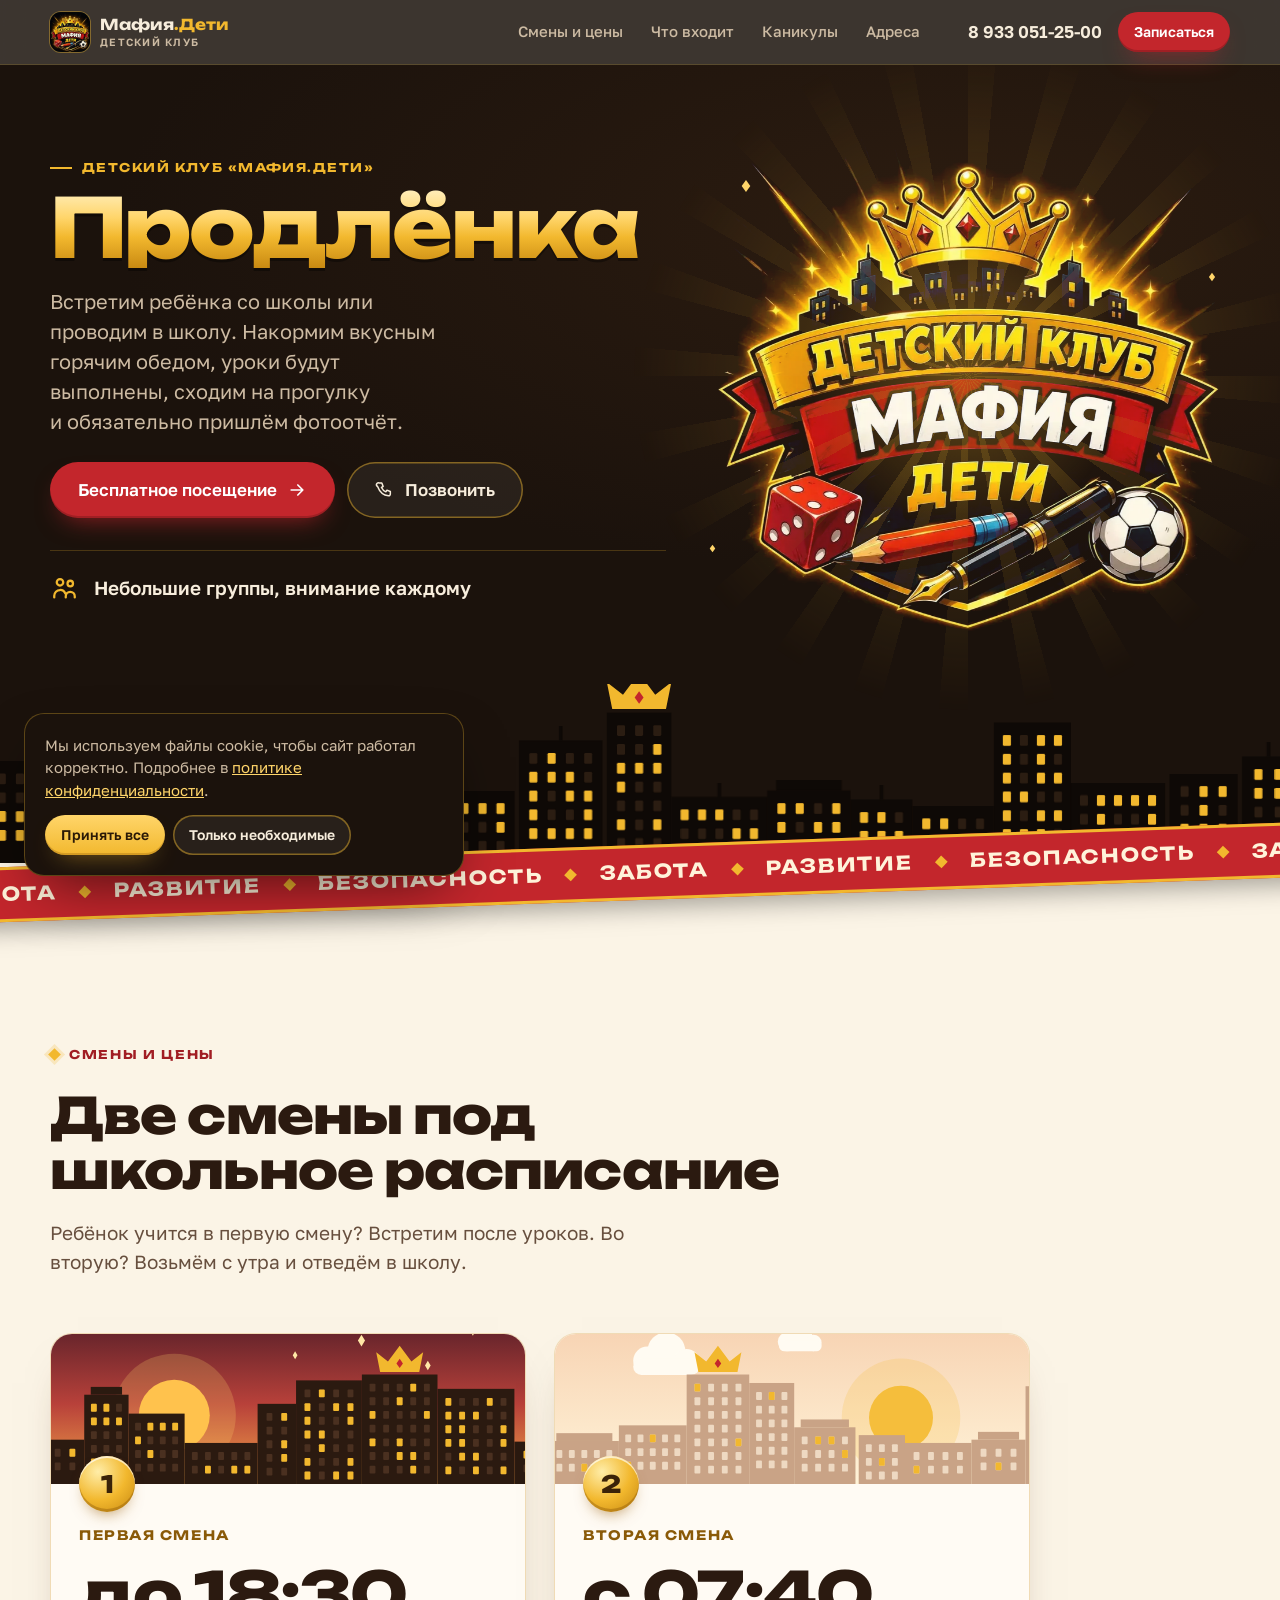
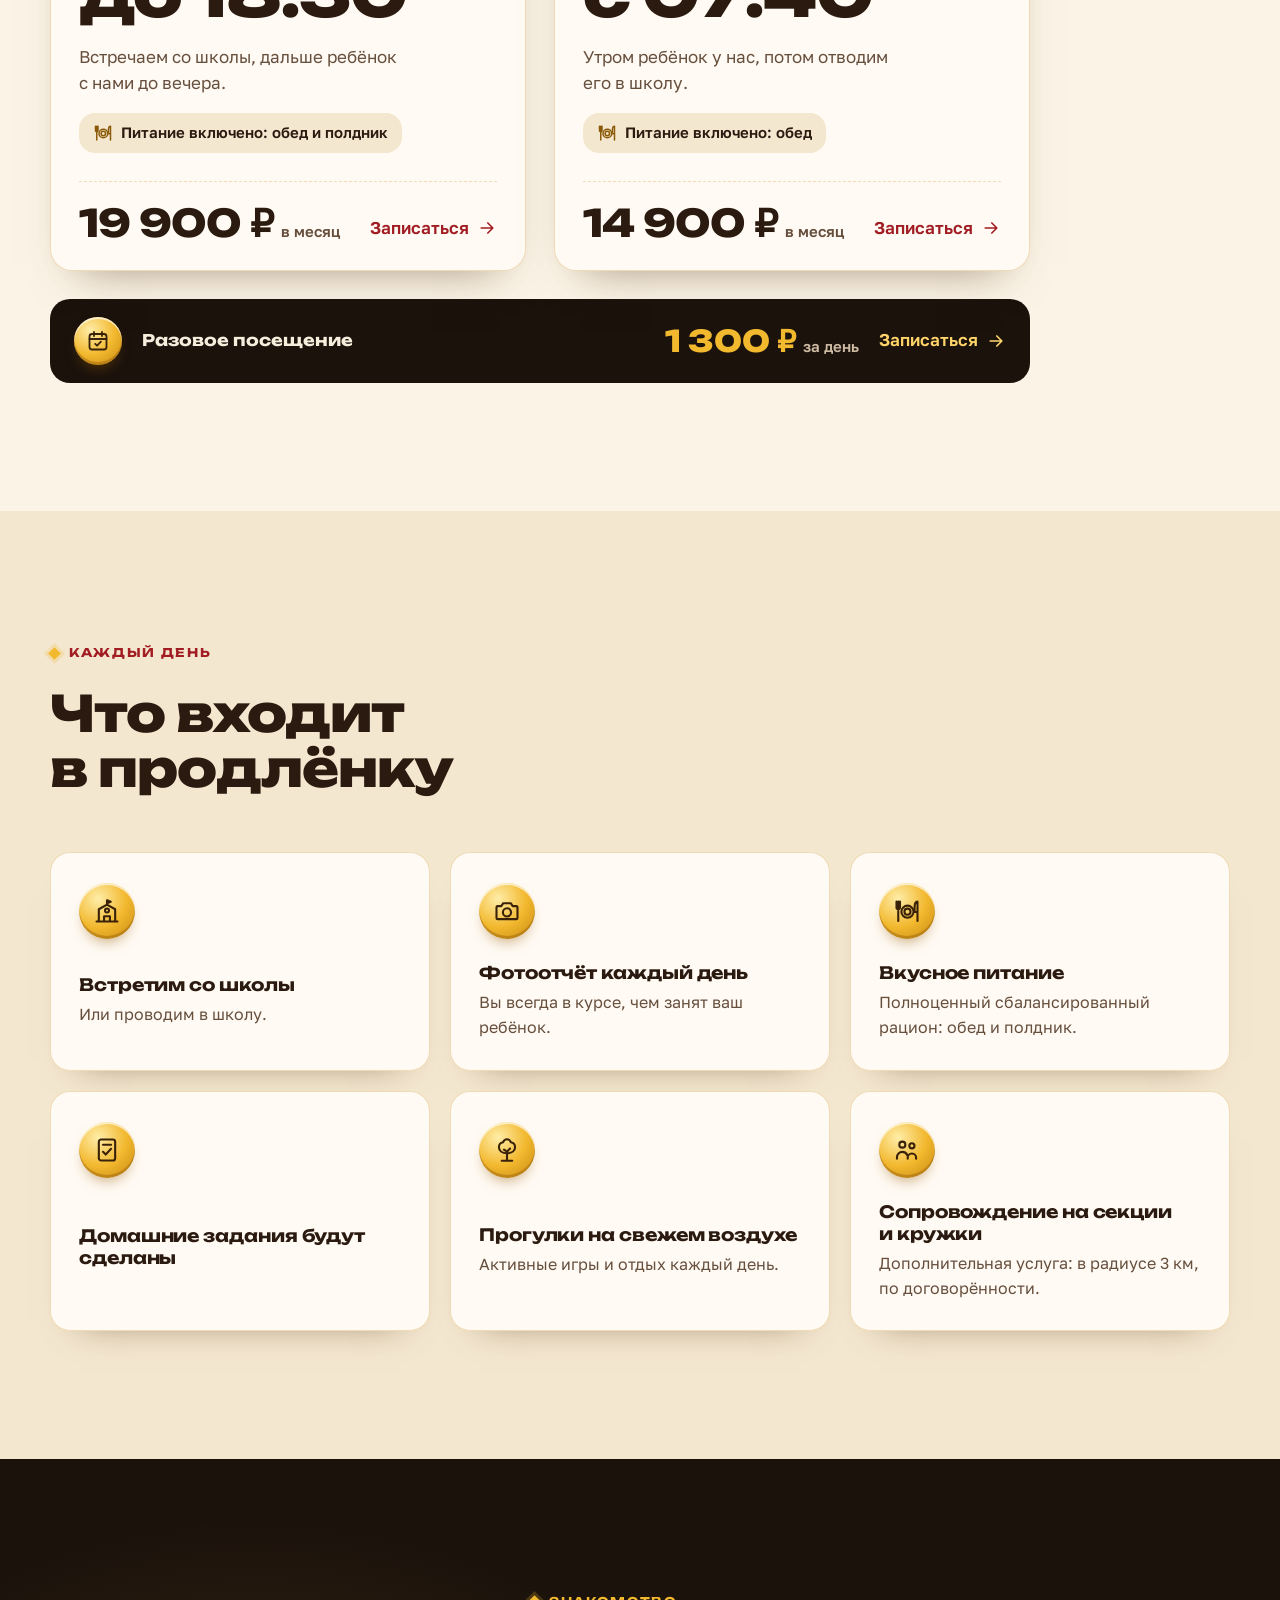
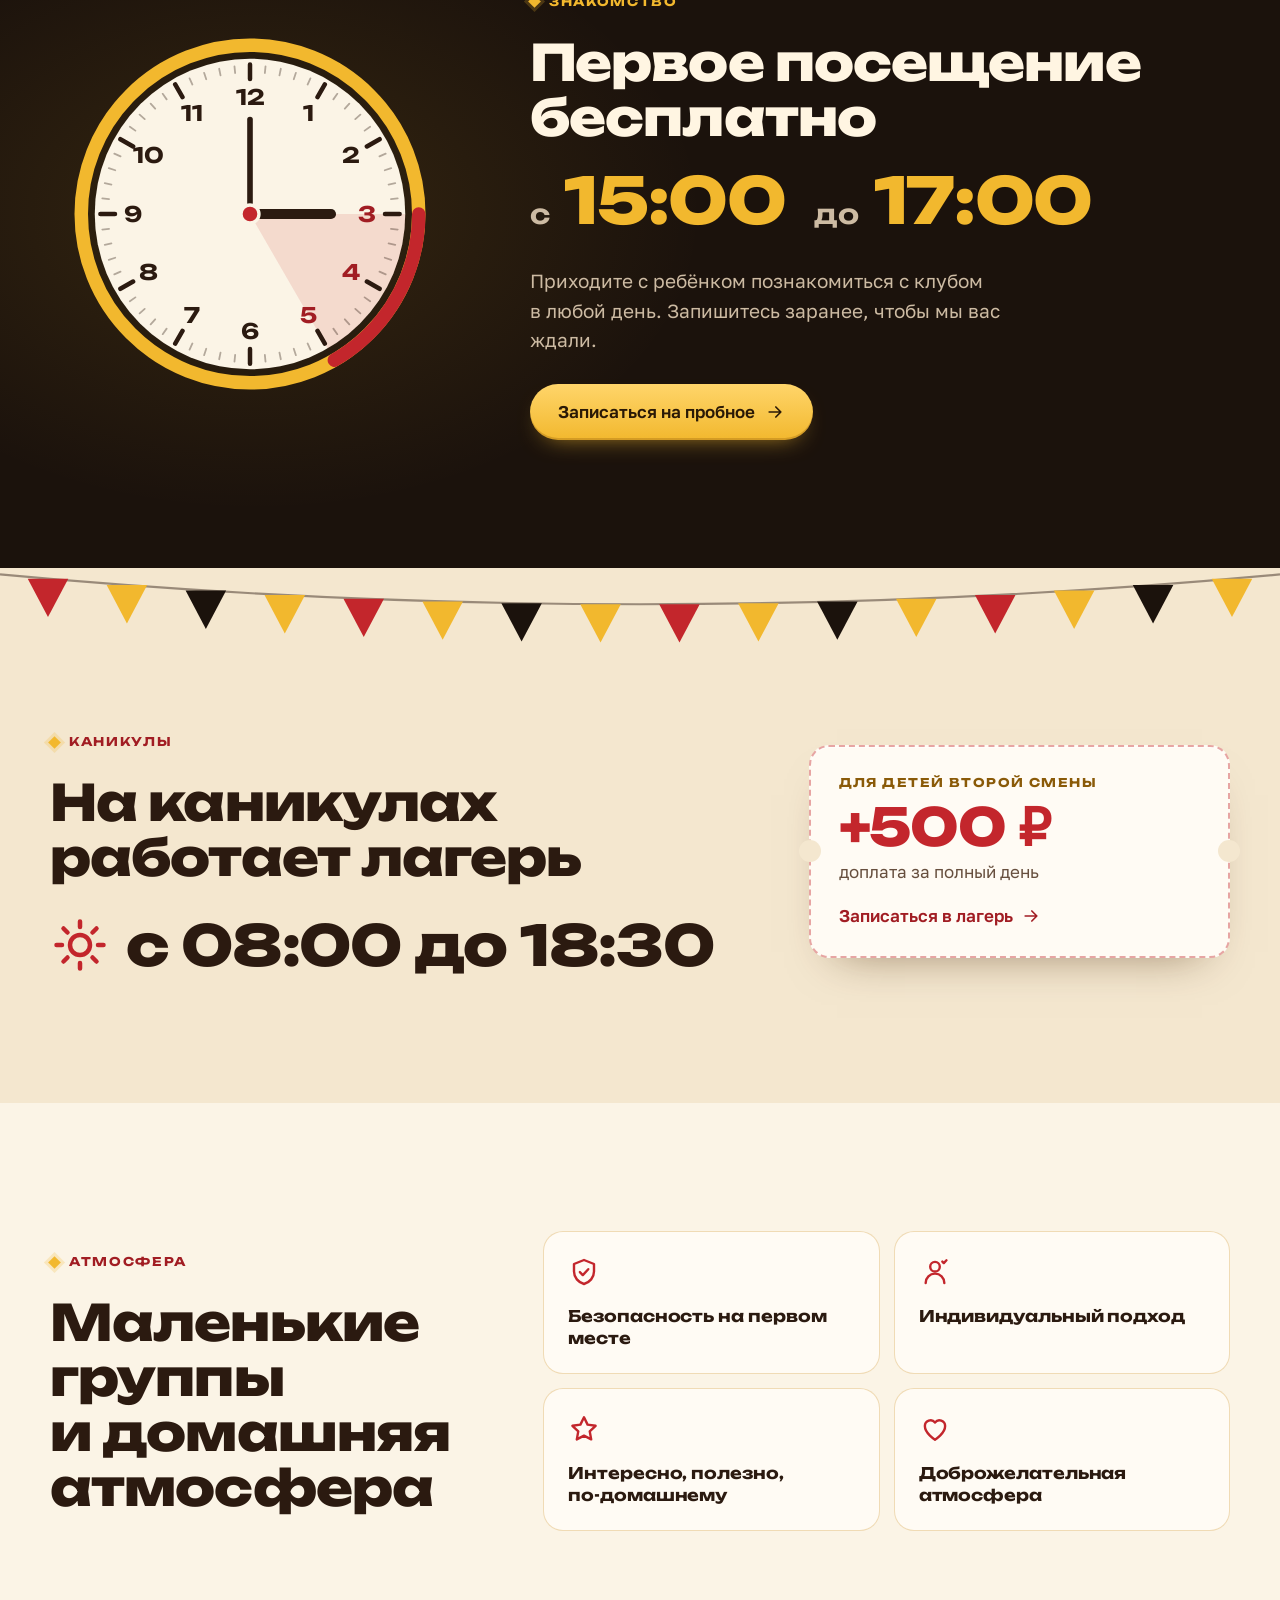
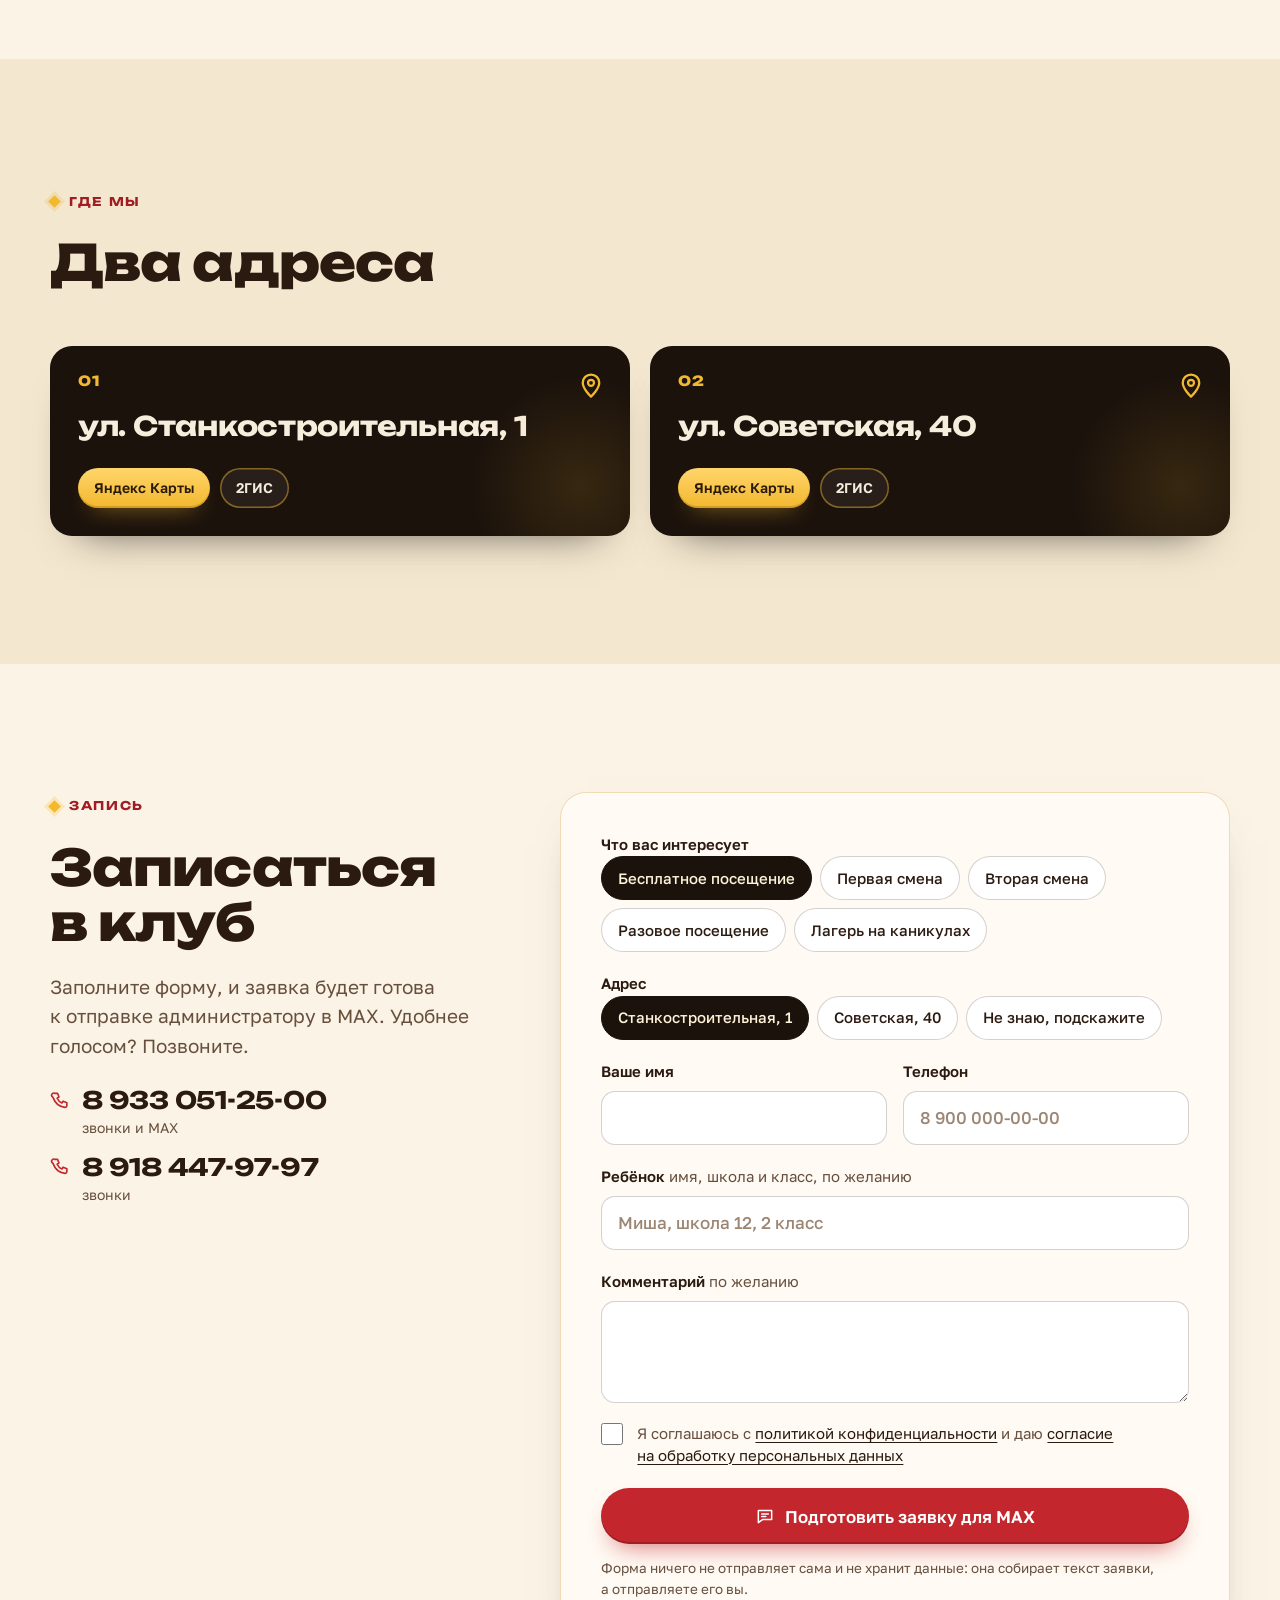
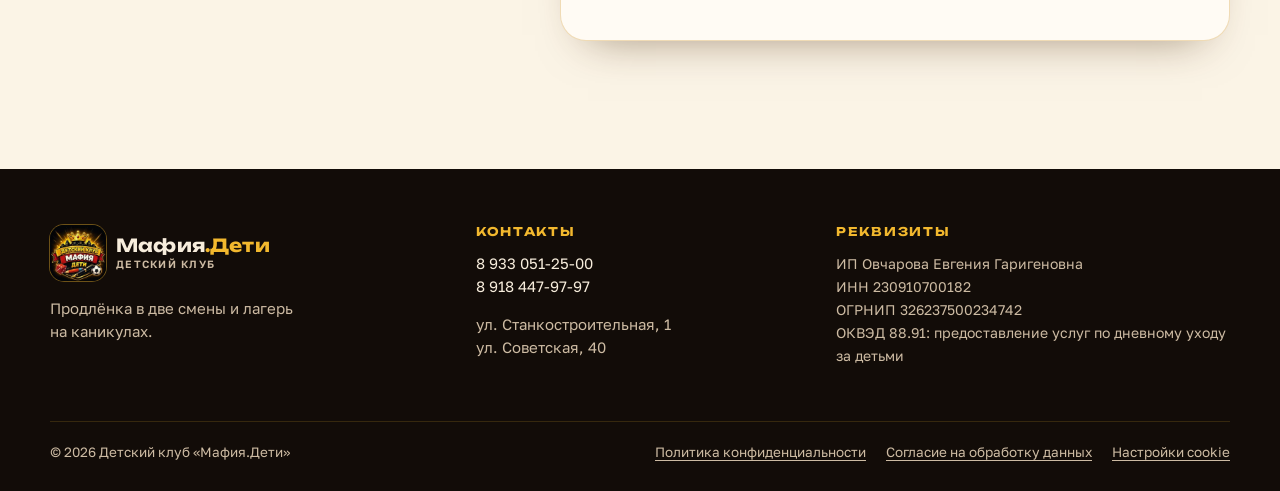
==== commit 9fe97706: "Правки клиента, третий раунд: без числа детей, без ДЮЦ, школа в заявке Первый экран: только «Небольш" ====
--- a/index.html
+++ b/index.html
@@ -96,8 +96,8 @@
           <a class="btn btn-ghost-dark btn-lg" href="tel:+79330512500"><svg class="ico" aria-hidden="true"><use href="#i-phone"/></svg> Позвонить</a>
         </div>
         <div class="facts">
-          <p class="facts-num">до&nbsp;10</p>
-          <p class="facts-text">детей в&nbsp;одной смене<b>Небольшие группы, внимание каждому</b></p>
+          <svg class="ico" aria-hidden="true"><use href="#i-kids"/></svg>
+          <p class="facts-text">Небольшие группы, внимание каждому</p>
         </div>
       </div>
     </div>
@@ -186,9 +186,8 @@
         <li class="tile rv"><span class="coin"><svg aria-hidden="true"><use href="#i-meal"/></svg></span><div><h3>Вкусное питание</h3><p>Полноценный сбалансированный рацион: обед и&nbsp;полдник.</p></div></li>
         <li class="tile rv"><span class="coin"><svg aria-hidden="true"><use href="#i-homework"/></svg></span><div><h3>Домашние задания будут сделаны</h3></div></li>
         <li class="tile rv"><span class="coin"><svg aria-hidden="true"><use href="#i-tree"/></svg></span><div><h3>Прогулки на&nbsp;свежем воздухе</h3><p>Активные игры и&nbsp;отдых каждый день.</p></div></li>
-        <li class="tile rv"><span class="coin"><svg aria-hidden="true"><use href="#i-kids"/></svg></span><div><h3>Сопровождаем в&nbsp;ДЮЦ</h3><p>Отводим ребёнка на&nbsp;занятия в&nbsp;ДЮЦ.</p></div></li>
+        <li class="tile rv"><span class="coin"><svg aria-hidden="true"><use href="#i-kids"/></svg></span><div><h3>Сопровождение на&nbsp;секции и&nbsp;кружки</h3><p>Дополнительная услуга: в&nbsp;радиусе 3&nbsp;км, по&nbsp;договорённости.</p></div></li>
       </ul>
-      <p class="extra rv"><span class="extra-label">Дополнительная услуга</span> Сопровождение на&nbsp;секции и&nbsp;кружки в&nbsp;радиусе 3&nbsp;км, по&nbsp;договорённости.</p>
     </div>
   </section>
 
@@ -332,8 +331,8 @@
             </div>
           </div>
           <div class="field">
-            <label for="f-child">Ребёнок <span class="opt">имя и&nbsp;класс, по желанию</span></label>
-            <input class="input" id="f-child" name="child" type="text" autocomplete="off" placeholder="Например: Миша, 2 класс">
+            <label for="f-child">Ребёнок <span class="opt">имя, школа и&nbsp;класс, по желанию</span></label>
+            <input class="input" id="f-child" name="child" type="text" autocomplete="off" placeholder="Миша, школа 12, 2 класс">
           </div>
           <div class="field">
             <label for="f-note">Комментарий <span class="opt">по желанию</span></label>
--- a/styles.css
+++ b/styles.css
@@ -119,10 +119,9 @@
 .hero h1{margin:.14em 0 .22em;font:800 clamp(36px,11vw,84px)/.98 var(--display);letter-spacing:-.025em;background:linear-gradient(180deg,#FFF0C2 0%,#FFD56A 38%,#F2B82E 62%,#C98A12 100%);-webkit-background-clip:text;background-clip:text;color:transparent;filter:drop-shadow(0 3px 0 rgba(0,0,0,.35))}
 .lead{max-width:34ch;font-size:clamp(17px,1.6vw,20px);line-height:1.5;color:var(--on-ink-muted)}
 .hero-cta{display:flex;flex-wrap:wrap;gap:12px;margin-top:26px}
-.facts{display:flex;align-items:center;gap:16px;margin:32px 0 0;padding-top:22px;border-top:1px solid rgba(242,184,46,.22)}
-.facts-num{margin:0;font:700 clamp(30px,4vw,40px)/1 var(--display);color:var(--gold);white-space:nowrap}
-.facts-text{margin:0;min-width:0;font-size:14.5px;line-height:1.4;color:var(--on-ink-muted)}
-.facts-text b{display:block;margin-top:2px;font-size:16px;font-weight:600;color:var(--on-ink)}
+.facts{display:flex;align-items:center;gap:14px;margin:32px 0 0;padding-top:22px;border-top:1px solid rgba(242,184,46,.22)}
+.facts .ico{width:30px;height:30px;color:var(--gold)}
+.facts-text{margin:0;min-width:0;font-size:clamp(17px,1.6vw,19px);font-weight:600;line-height:1.35;color:var(--on-ink)}
 .skyline{display:block;width:100%;height:clamp(96px,14vw,190px);margin-top:clamp(28px,5vw,48px)}
 .skyline .bld{fill:#0E0906}
 .skyline .crown{fill:var(--gold)}
@@ -210,9 +209,6 @@
 .coin svg{width:28px;height:28px}
 .tile h3{margin:3px 0 6px;font:700 17px/1.3 var(--display);letter-spacing:-.005em}
 .tile p{margin:0;font-size:16px;color:var(--muted)}
-.extra{display:flex;flex-wrap:wrap;align-items:baseline;gap:6px 14px;margin:20px 0 0;padding:18px 22px;border-radius:18px;border:2px dashed rgba(195,38,44,.35);background:rgba(255,251,244,.6);font-size:16px}
-.extra-label{font:700 12px/1.3 var(--display);letter-spacing:.12em;text-transform:uppercase;color:var(--red-deep)}
-
 /* ===== Пробное посещение ===== */
 .trial{position:relative;background:var(--ink);color:var(--on-ink)}
 .trial::before{content:'';position:absolute;inset:0;background:radial-gradient(50% 60% at 20% 50%, rgba(242,184,46,.12), transparent 70%);pointer-events:none}
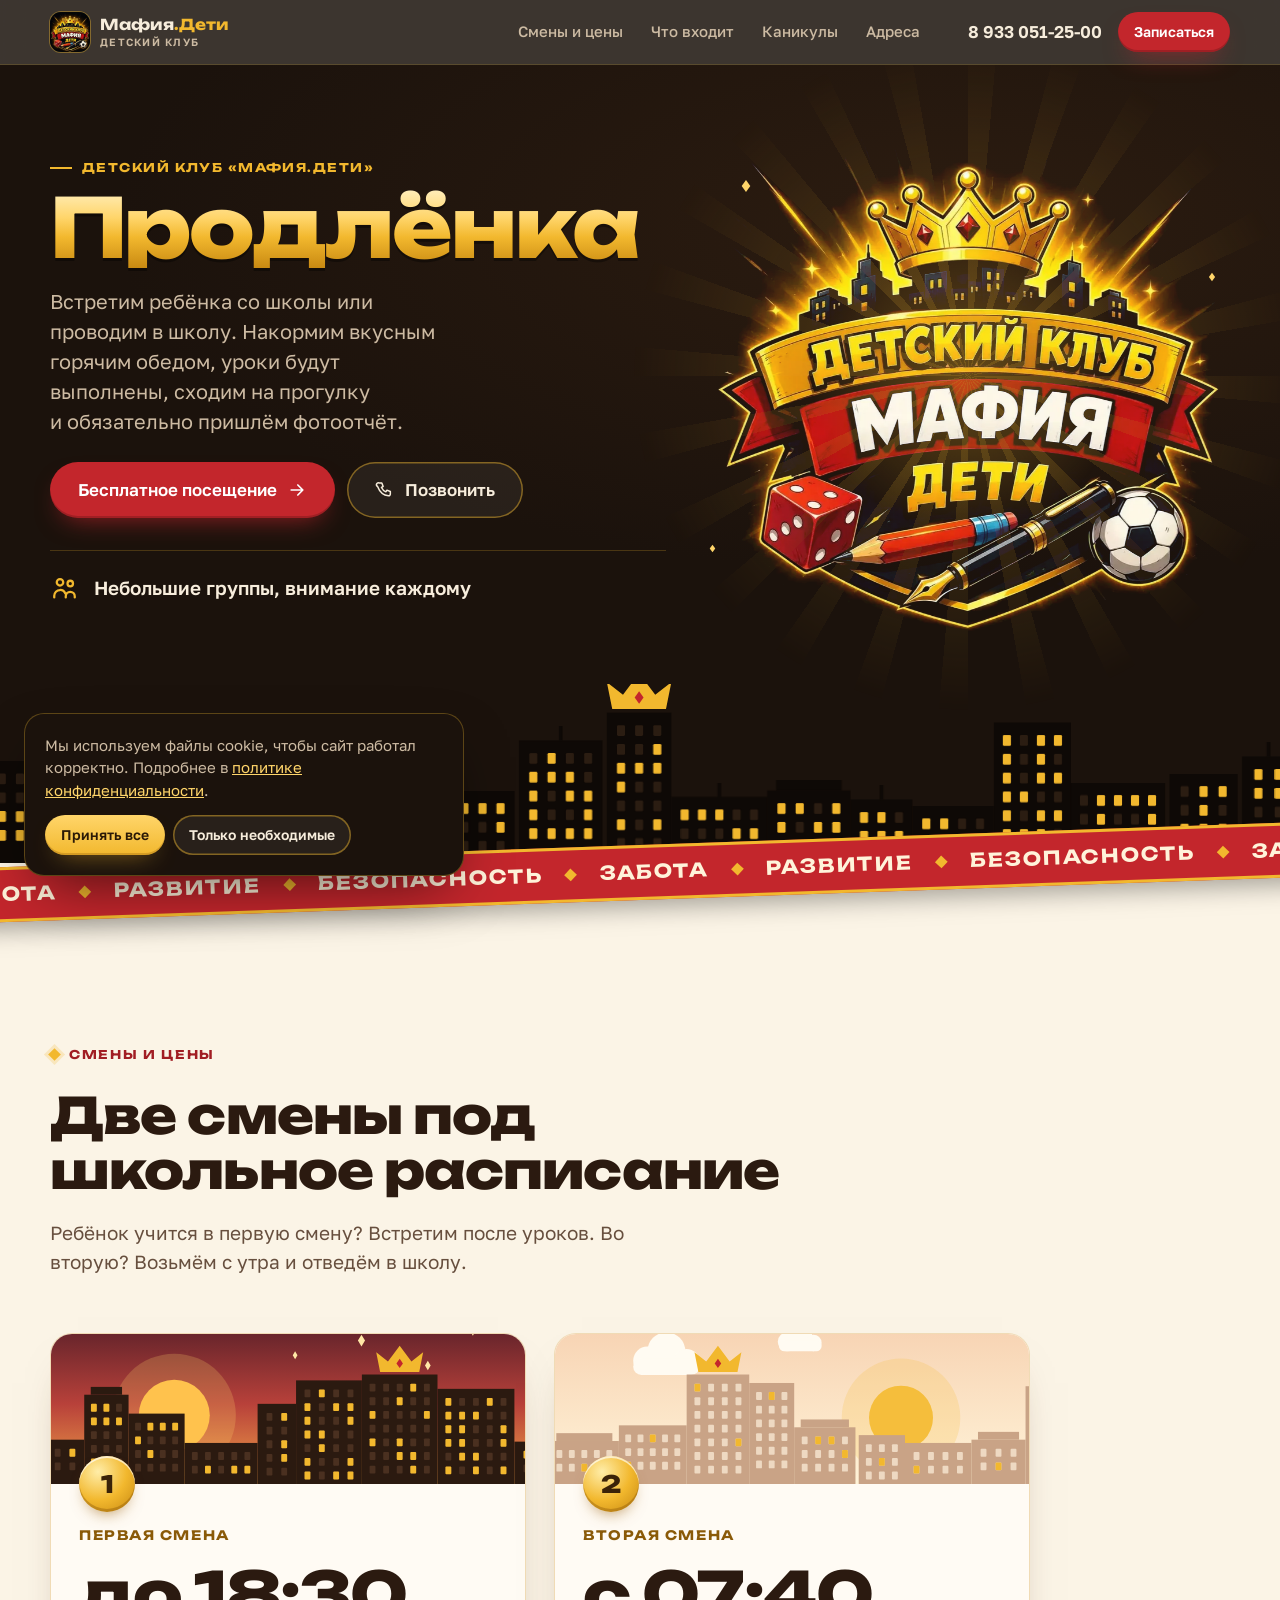
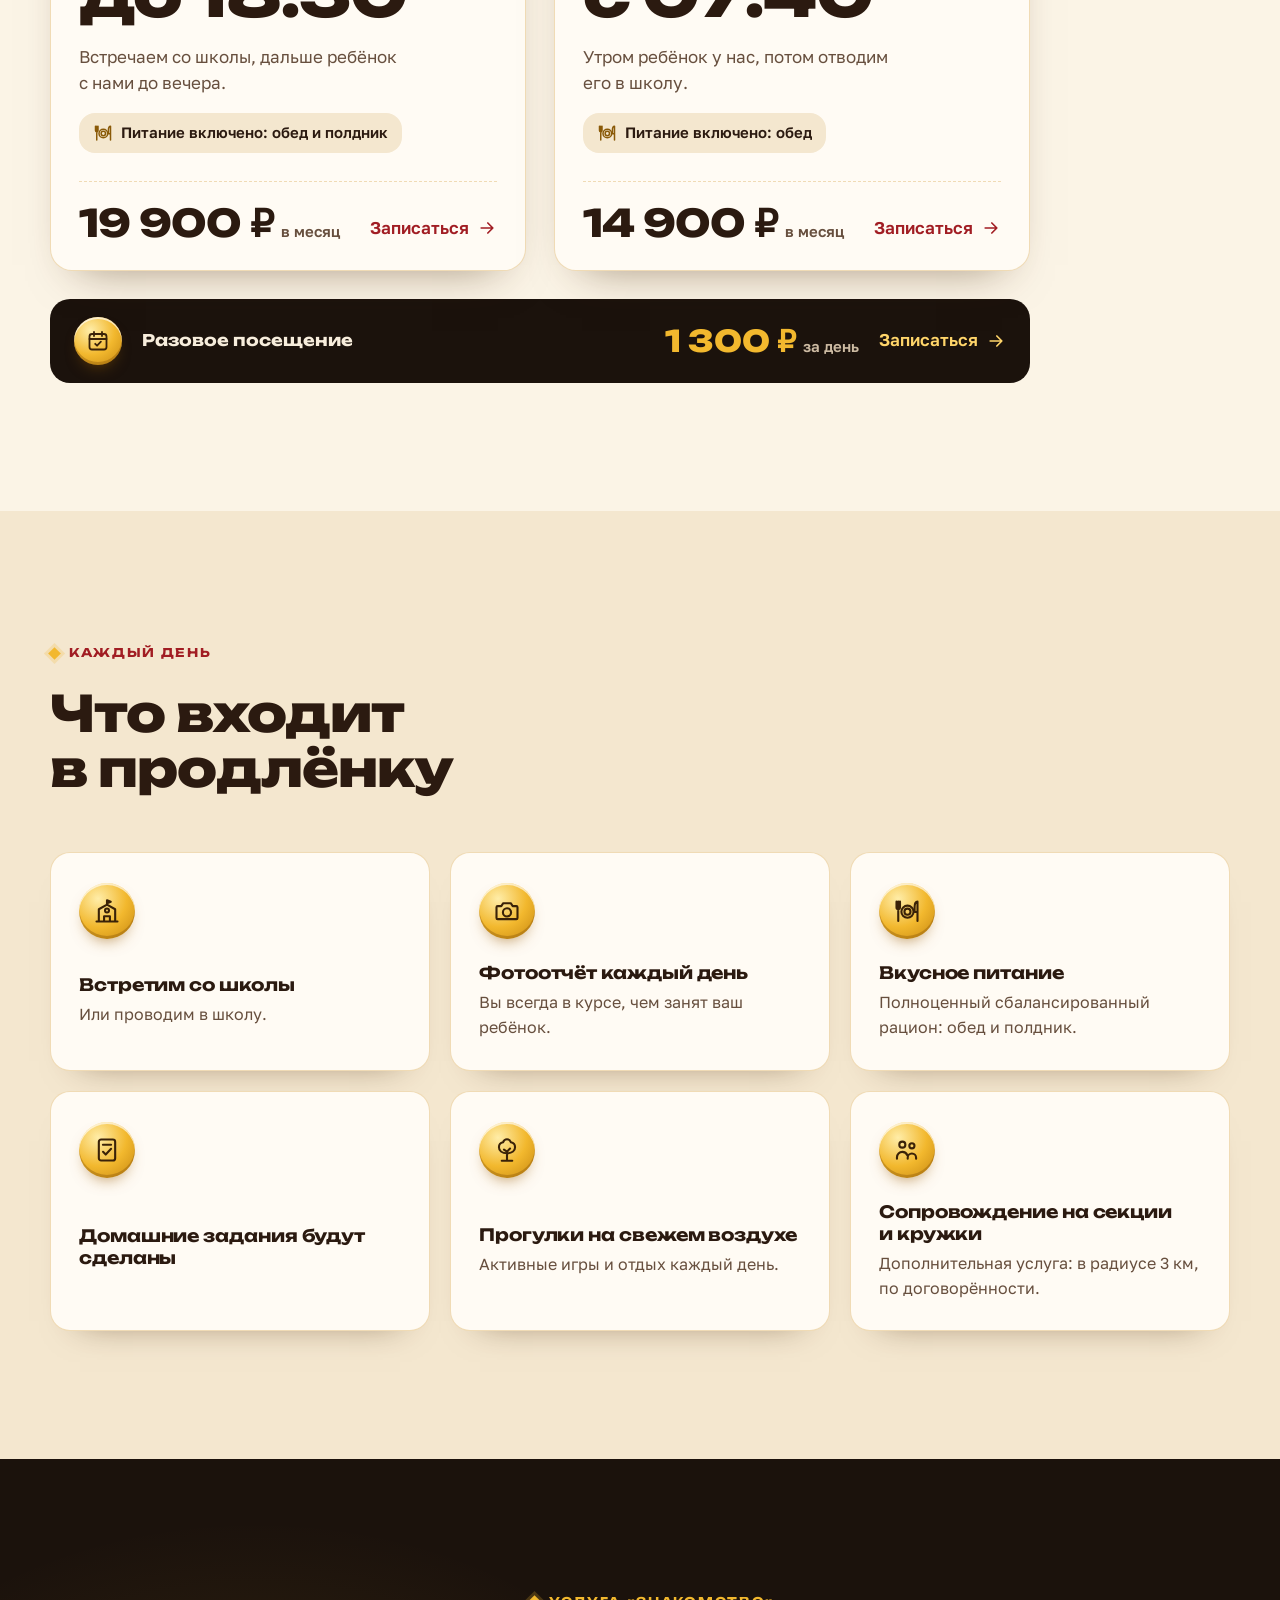
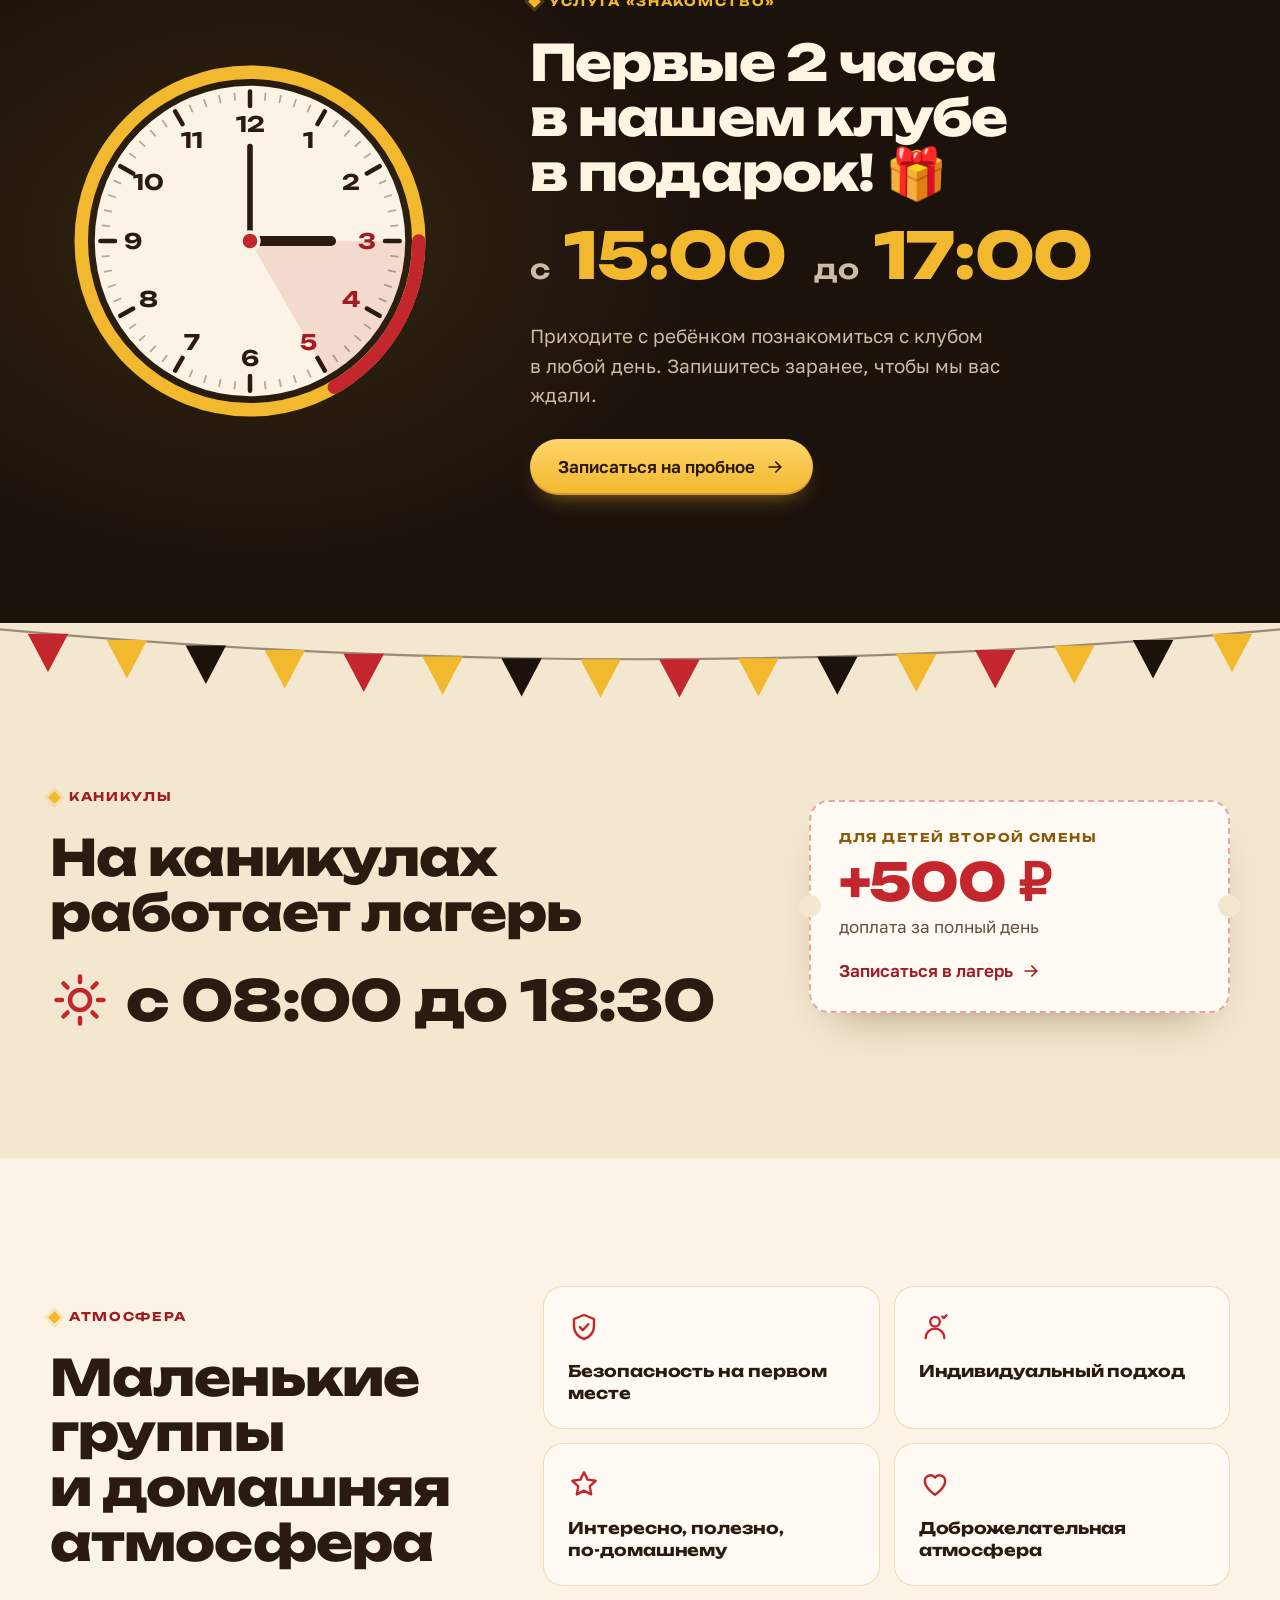
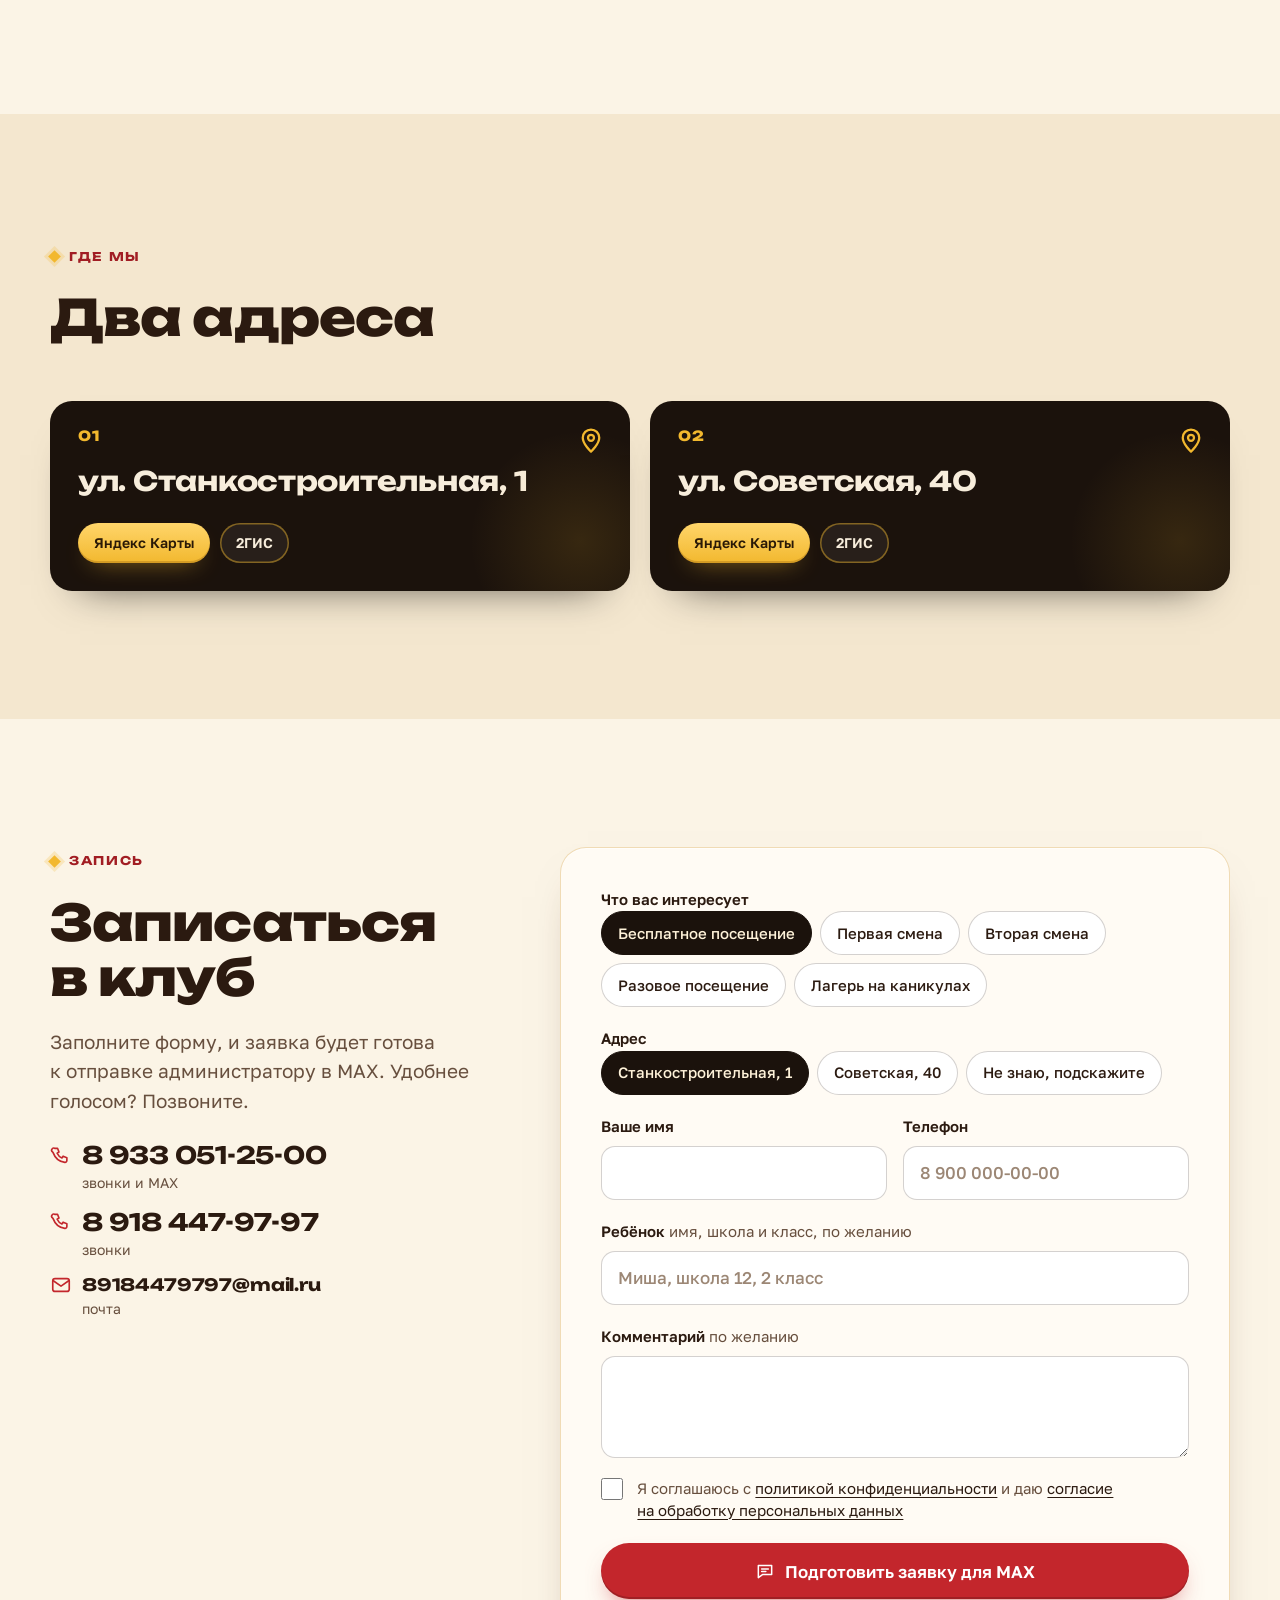
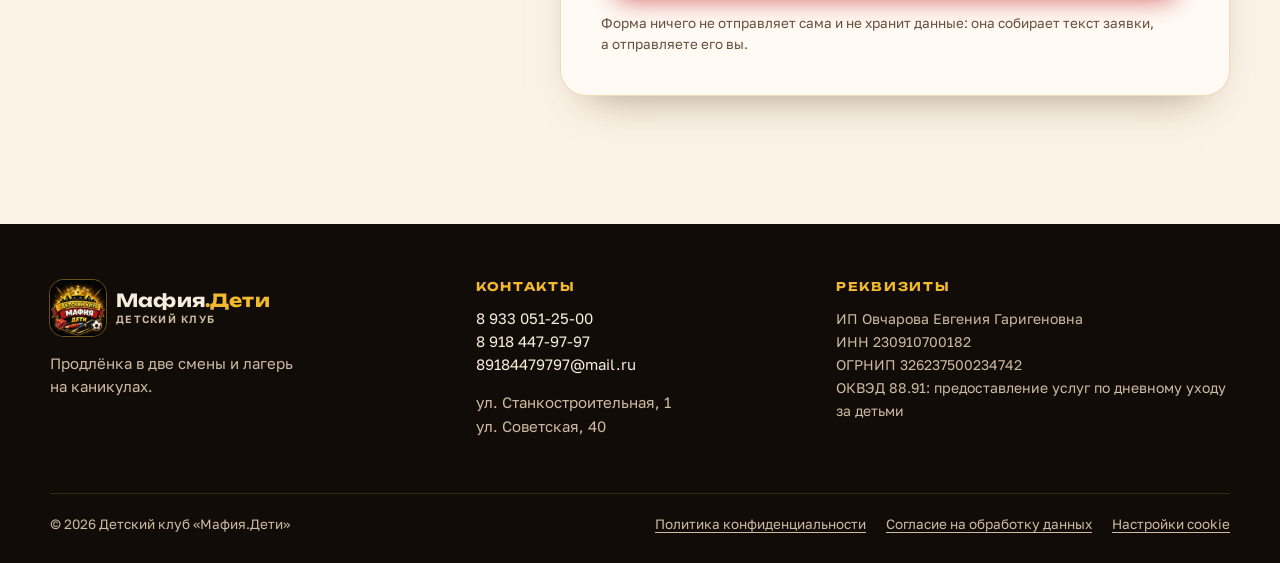
==== commit a7418aae: "Правки клиента, четвёртый раунд: услуга «Знакомство», почта в контактах Блок на часах: «Первые 2 час" ====
--- a/index.html
+++ b/index.html
@@ -42,6 +42,7 @@
     <symbol id="i-heart" viewBox="0 0 24 24" fill="none" stroke="currentColor" stroke-width="1.8" stroke-linecap="round" stroke-linejoin="round"><path d="M12 20s-7.6-4.6-7.6-10.2A4.3 4.3 0 0 1 12 7.1a4.3 4.3 0 0 1 7.6 2.7C19.6 15.4 12 20 12 20z"/></symbol>
     <symbol id="i-pin" viewBox="0 0 24 24" fill="none" stroke="currentColor" stroke-width="1.8" stroke-linecap="round" stroke-linejoin="round"><path d="M12 21.3s-6.6-6.1-6.6-11.1a6.6 6.6 0 0 1 13.2 0c0 5-6.6 11.1-6.6 11.1z"/><circle cx="12" cy="10.2" r="2.4"/></symbol>
     <symbol id="i-phone" viewBox="0 0 24 24" fill="none" stroke="currentColor" stroke-width="1.8" stroke-linecap="round" stroke-linejoin="round"><path d="M5.1 3.6h3.1l1.6 4.1-2 1.3a10.4 10.4 0 0 0 5.2 5.2l1.3-2 4.1 1.6v3.1a2 2 0 0 1-2.2 2C9.6 18.4 5.6 14.4 3.1 7.8a2 2 0 0 1 2-4.2z"/></symbol>
+    <symbol id="i-mail" viewBox="0 0 24 24" fill="none" stroke="currentColor" stroke-width="1.8" stroke-linecap="round" stroke-linejoin="round"><rect x="3" y="5" width="18" height="14" rx="2.5"/><path d="M3.6 7.4 12 13.2l8.4-5.8"/></symbol>
     <symbol id="i-sun" viewBox="0 0 24 24" fill="none" stroke="currentColor" stroke-width="1.8" stroke-linecap="round" stroke-linejoin="round"><circle cx="12" cy="12" r="4"/><path d="M12 2.6v2.2M12 19.2v2.2M2.6 12h2.2M19.2 12h2.2M5.4 5.4L7 7M17 17l1.6 1.6M5.4 18.6L7 17M17 7l1.6-1.6"/></symbol>
     <symbol id="i-chat" viewBox="0 0 24 24" fill="none" stroke="currentColor" stroke-width="1.8" stroke-linecap="round" stroke-linejoin="round"><path d="M4 5.5h16v10.6H9.4L4 20V5.5z"/><path d="M8 9.6h8M8 12.6h5"/></symbol>
     <symbol id="i-copy" viewBox="0 0 24 24" fill="none" stroke="currentColor" stroke-width="1.8" stroke-linecap="round" stroke-linejoin="round"><rect x="8.5" y="8.5" width="11.5" height="11.5" rx="2"/><path d="M15.5 8.5V5a1 1 0 0 0-1-1H5a1 1 0 0 0-1 1v9.5a1 1 0 0 0 1 1h3.5"/></symbol>
@@ -191,10 +192,10 @@
     </div>
   </section>
 
-  <!-- Пробное посещение: часы с выделенным окном 15–17 -->
+  <!-- Услуга «Знакомство»: часы с выделенным окном 15–17 -->
   <section class="sec trial" id="probnoe">
     <div class="wrap trial-grid">
-      <svg class="clock rv" viewBox="0 0 320 320" role="img" aria-label="Часы: время пробного посещения с 15:00 до 17:00">
+      <svg class="clock rv" viewBox="0 0 320 320" role="img" aria-label="Часы: услуга «Знакомство» с 15:00 до 17:00">
         <circle class="clock-rim" cx="160" cy="160" r="150"/>
         <circle class="clock-face" cx="160" cy="160" r="138"/>
         <path class="clock-slice" d="M160 160L298 160A138 138 0 0 1 229 279.5Z"/>
@@ -209,8 +210,8 @@
         <circle class="clock-cap" cx="160" cy="160" r="8"/>
       </svg>
       <div class="trial-copy rv">
-        <p class="tag">Знакомство</p>
-        <h2>Первое посещение бесплатно</h2>
+        <p class="tag">Услуга «Знакомство»</p>
+        <h2>Первые 2&nbsp;часа в&nbsp;нашем клубе<br>в&nbsp;подарок!&nbsp;<span aria-hidden="true">🎁</span></h2>
         <p class="when"><span class="when-row"><small>с</small>15:00</span> <span class="when-row"><small>до</small>17:00</span></p>
         <p>Приходите с&nbsp;ребёнком познакомиться с&nbsp;клубом в&nbsp;любой день. Запишитесь заранее, чтобы мы вас ждали.</p>
         <a class="btn btn-gold btn-lg" href="#zapis" data-want="Бесплатное посещение">Записаться на&nbsp;пробное <svg class="ico" aria-hidden="true"><use href="#i-arrow"/></svg></a>
@@ -295,6 +296,7 @@
         <ul class="phones">
           <li><a href="tel:+79330512500"><svg class="ico" aria-hidden="true"><use href="#i-phone"/></svg>8 933 051-25-00</a><span>звонки и&nbsp;MAX</span></li>
           <li><a href="tel:+79184479797"><svg class="ico" aria-hidden="true"><use href="#i-phone"/></svg>8 918 447-97-97</a><span>звонки</span></li>
+          <li><a class="phones-mail" href="mailto:89184479797@mail.ru"><svg class="ico" aria-hidden="true"><use href="#i-mail"/></svg>89184479797@mail.ru</a><span>почта</span></li>
         </ul>
       </div>
 
@@ -380,7 +382,7 @@
       </div>
       <div>
         <p class="foot-h">Контакты</p>
-        <p><a href="tel:+79330512500">8 933 051-25-00</a><br><a href="tel:+79184479797">8 918 447-97-97</a></p>
+        <p><a href="tel:+79330512500">8 933 051-25-00</a><br><a href="tel:+79184479797">8 918 447-97-97</a><br><a href="mailto:89184479797@mail.ru">89184479797@mail.ru</a></p>
         <p>ул.&nbsp;Станкостроительная, 1<br>ул.&nbsp;Советская, 40</p>
       </div>
       <div>
--- a/styles.css
+++ b/styles.css
@@ -297,6 +297,7 @@
 .phones li{display:grid;gap:2px}
 .phones li span{padding-left:32px}
 .phones a{display:inline-flex;align-items:center;gap:10px;font:700 clamp(20px,2.4vw,24px)/1.2 var(--display);text-decoration:none;letter-spacing:-.01em}
+.phones a.phones-mail{font-size:17px}/* адрес длинный: в размере телефонов не влезает в 320 px */
 .phones a:hover{color:var(--red-deep)}
 .phones .ico{color:var(--red);width:22px;height:22px}
 .phones span{font-size:14px;color:var(--muted)}
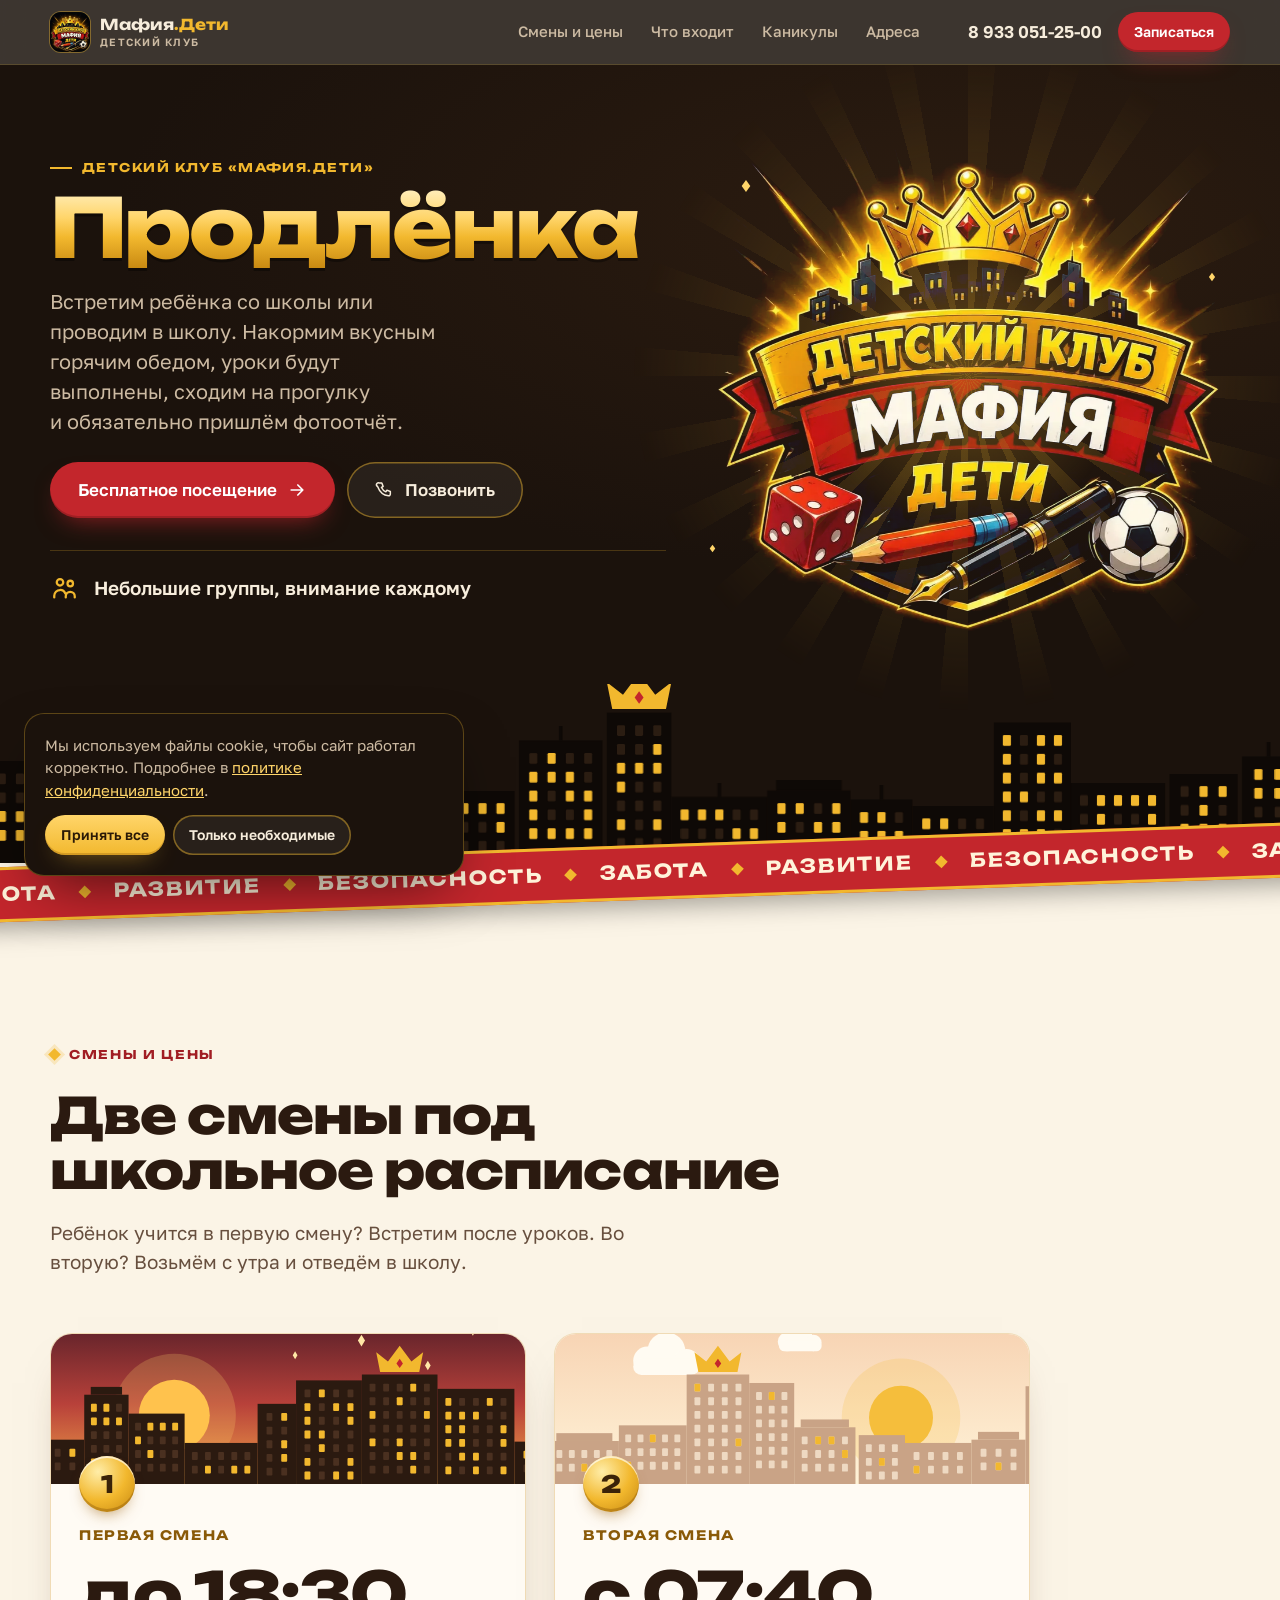
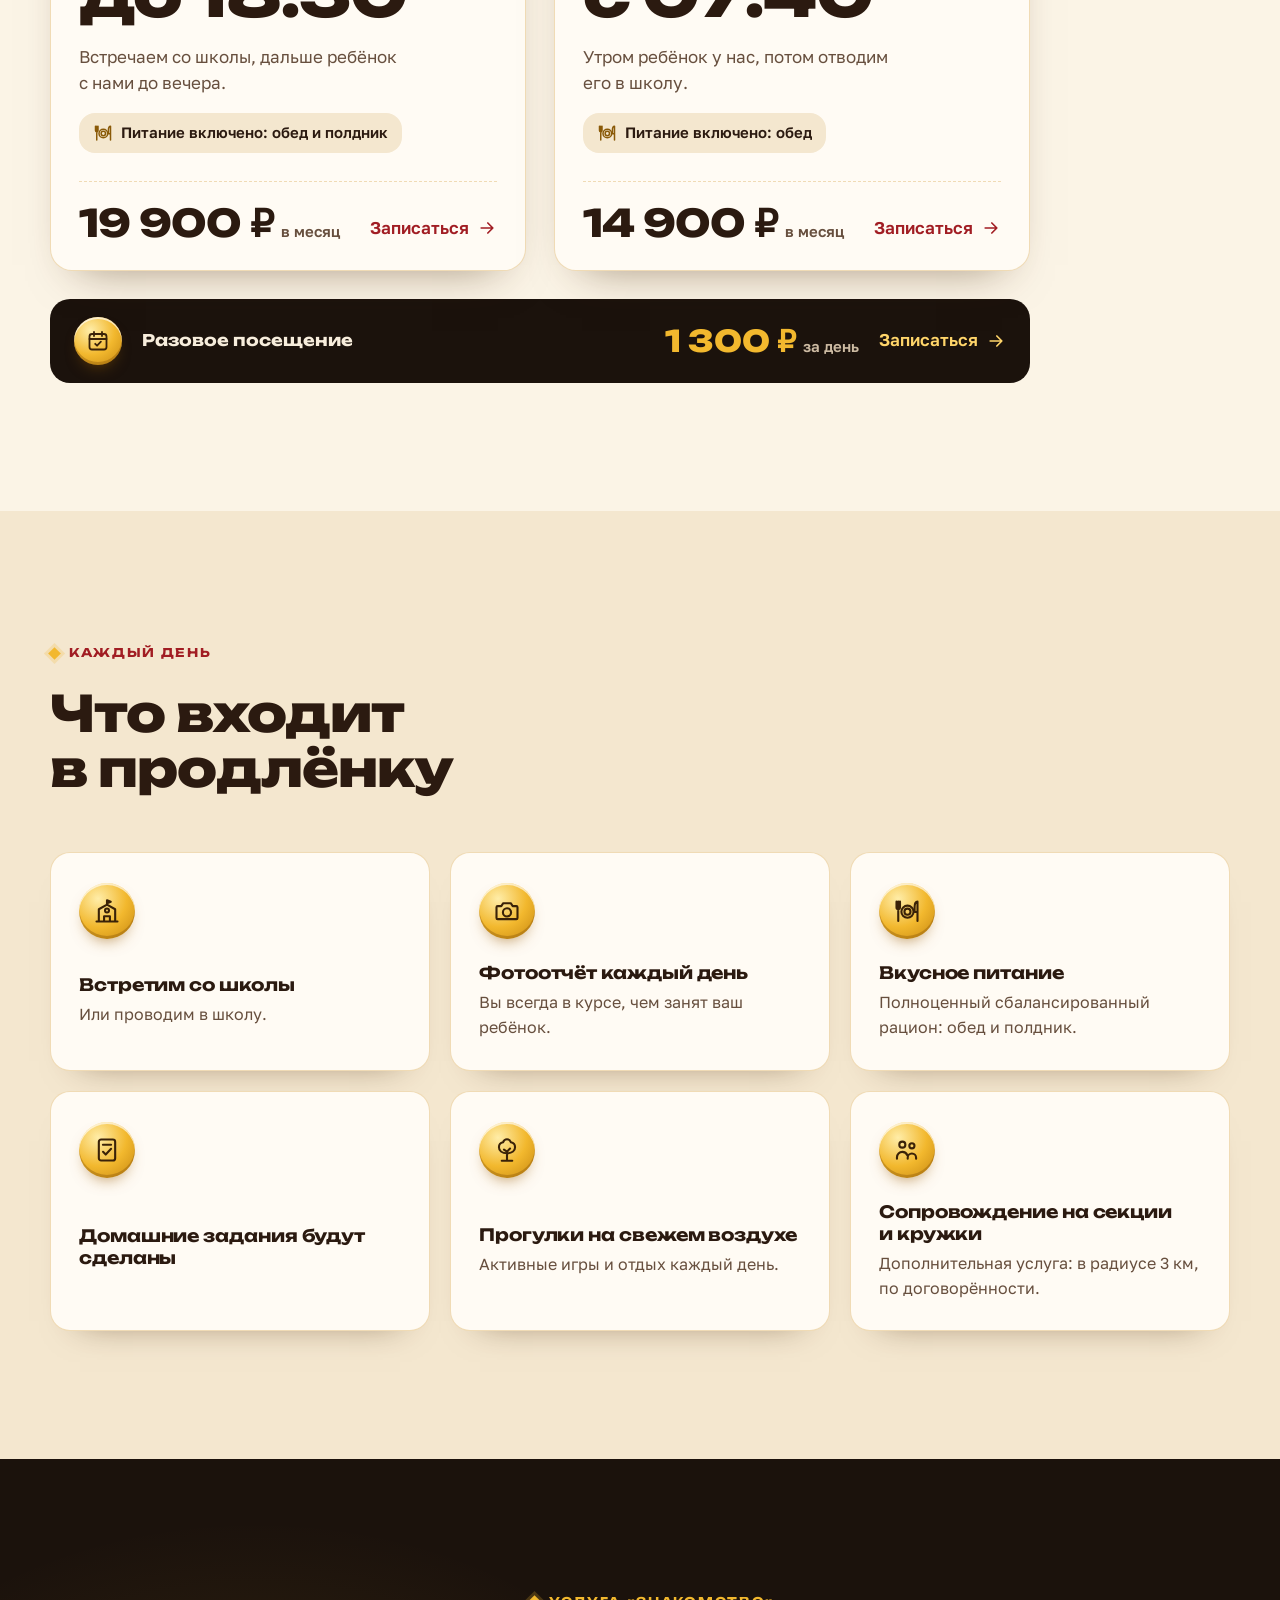
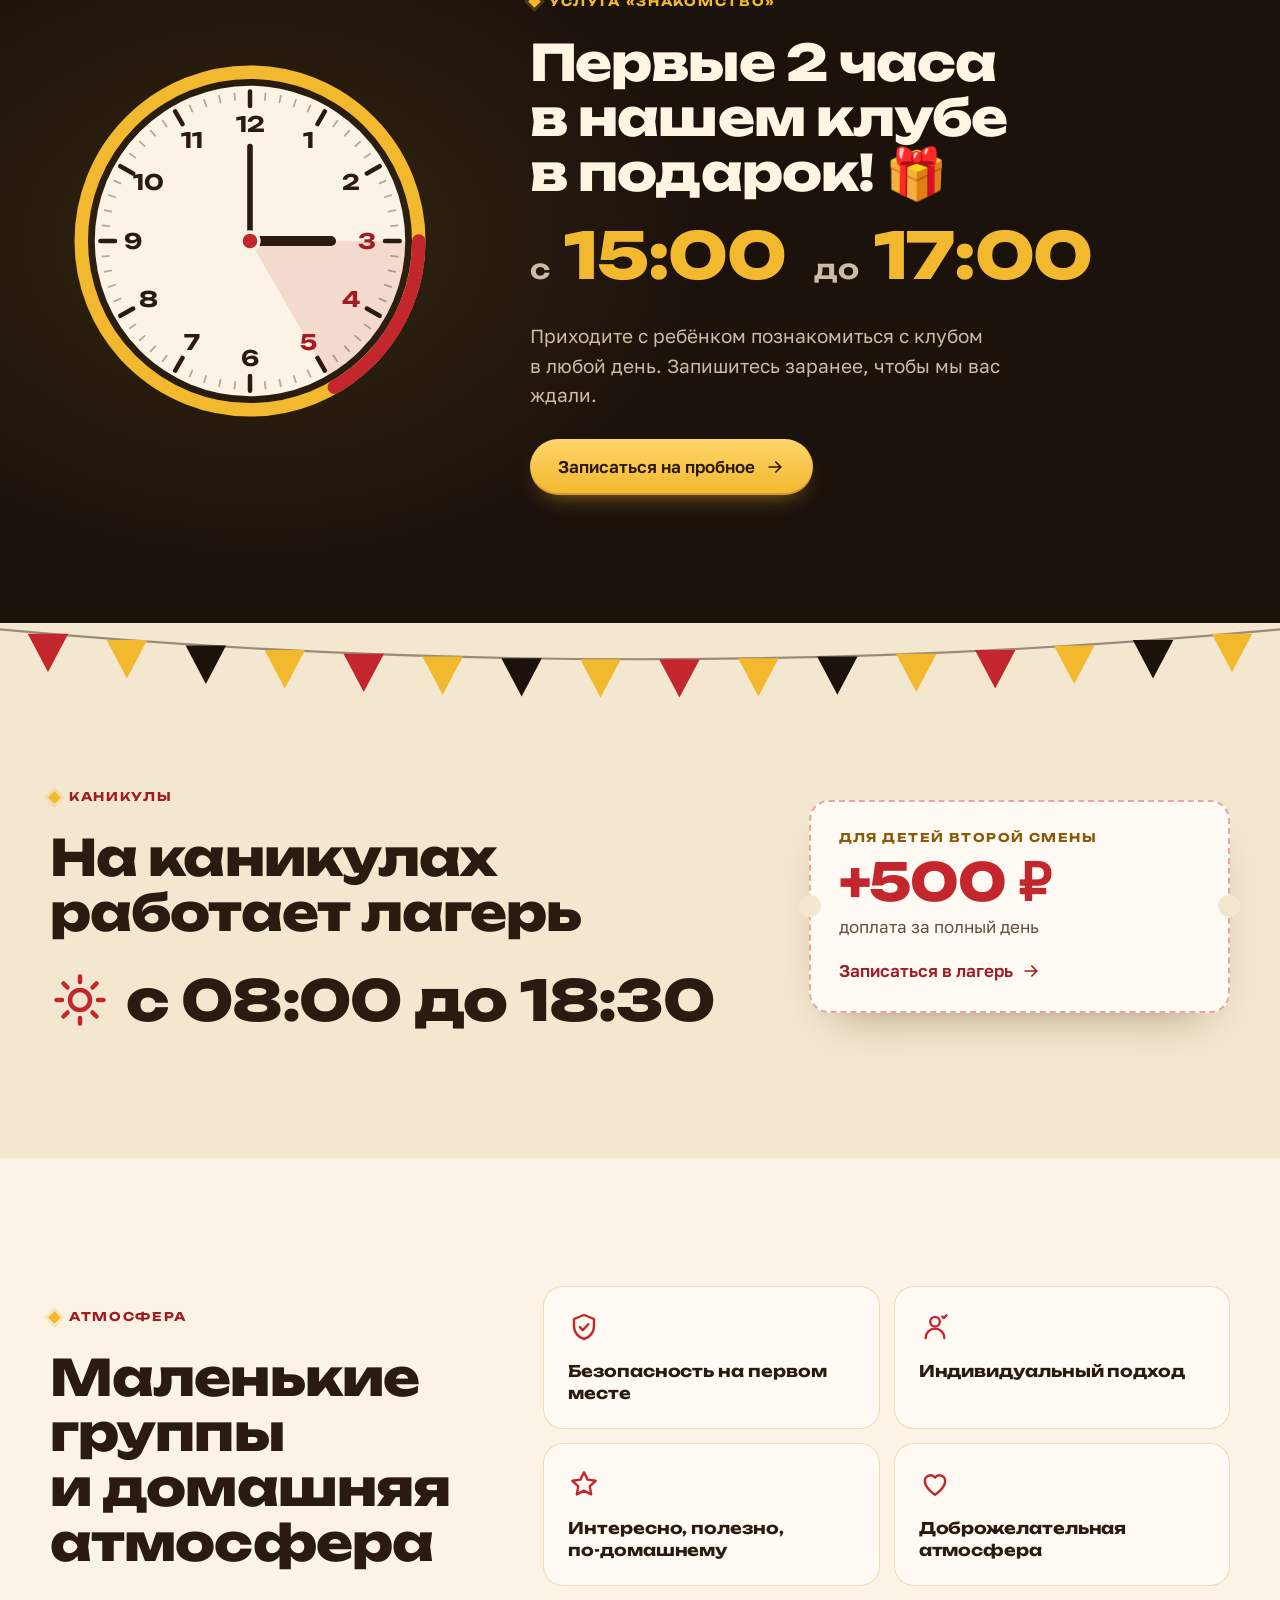
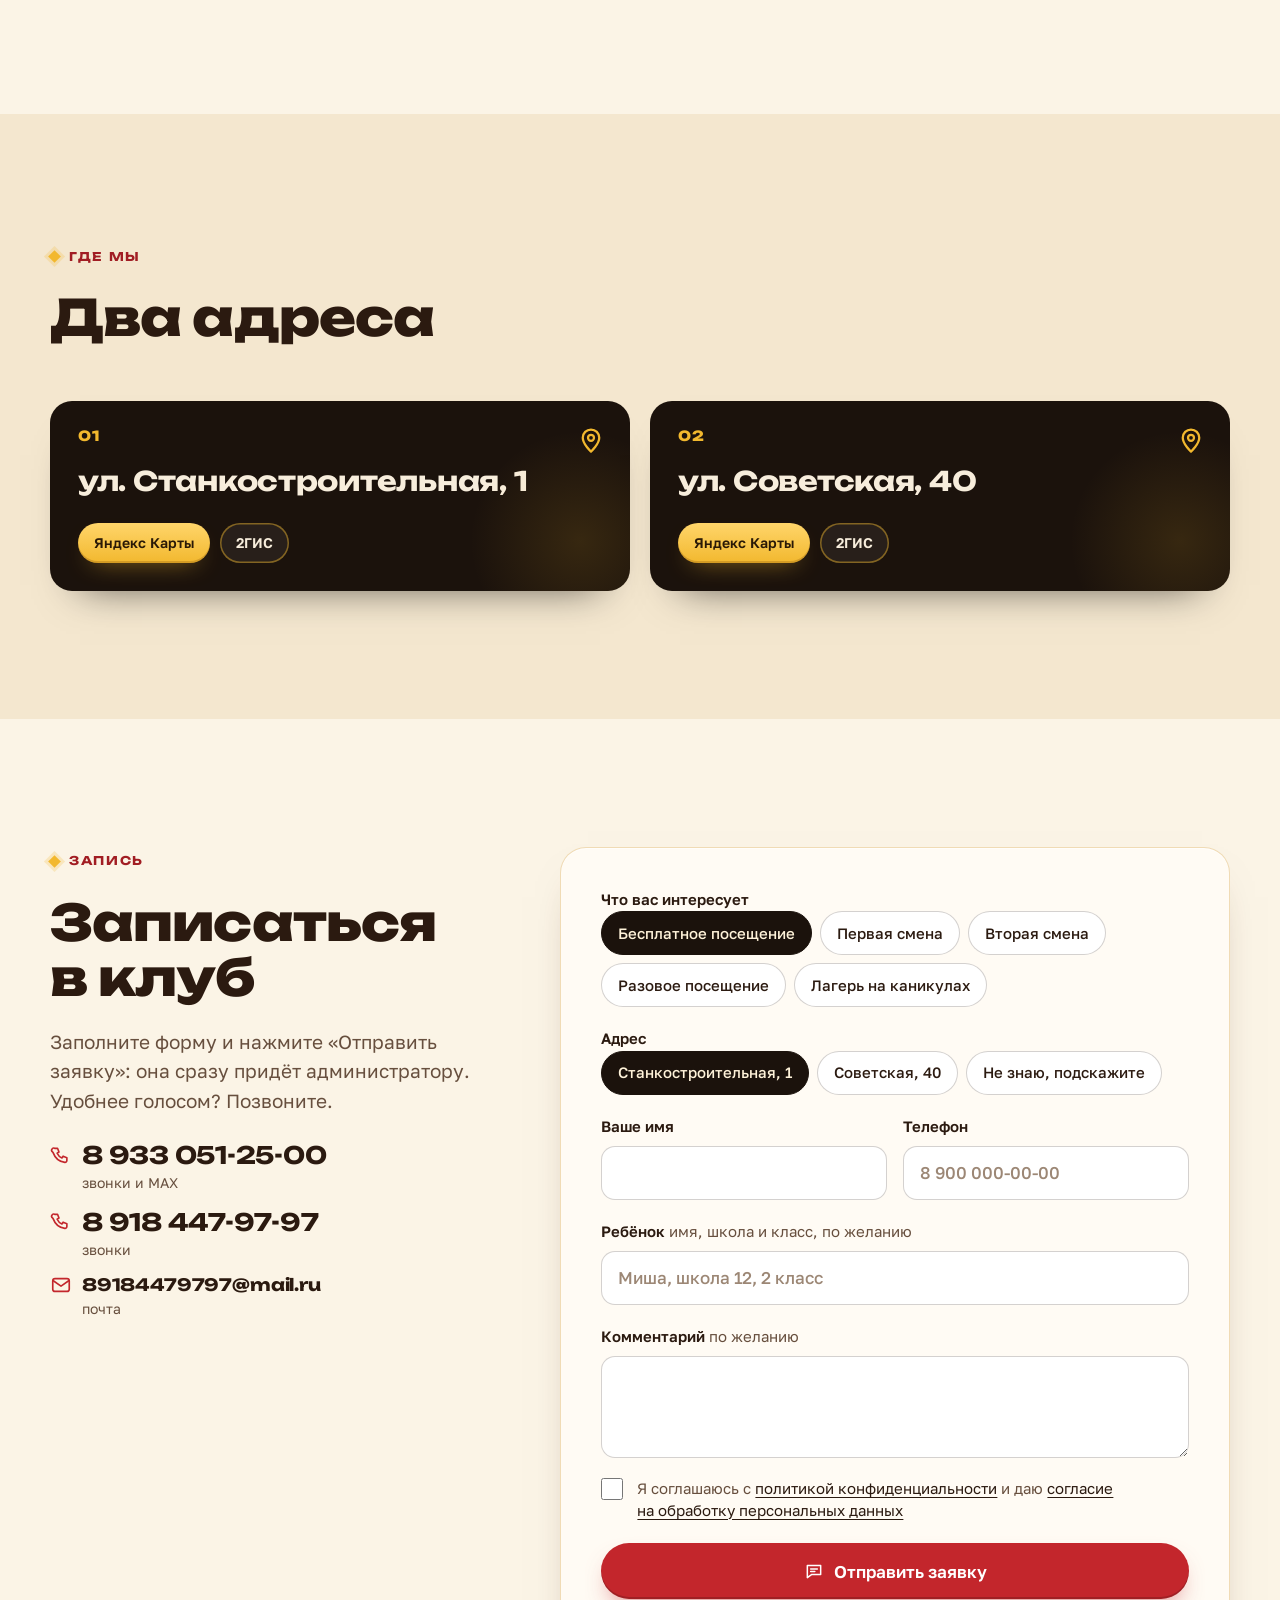
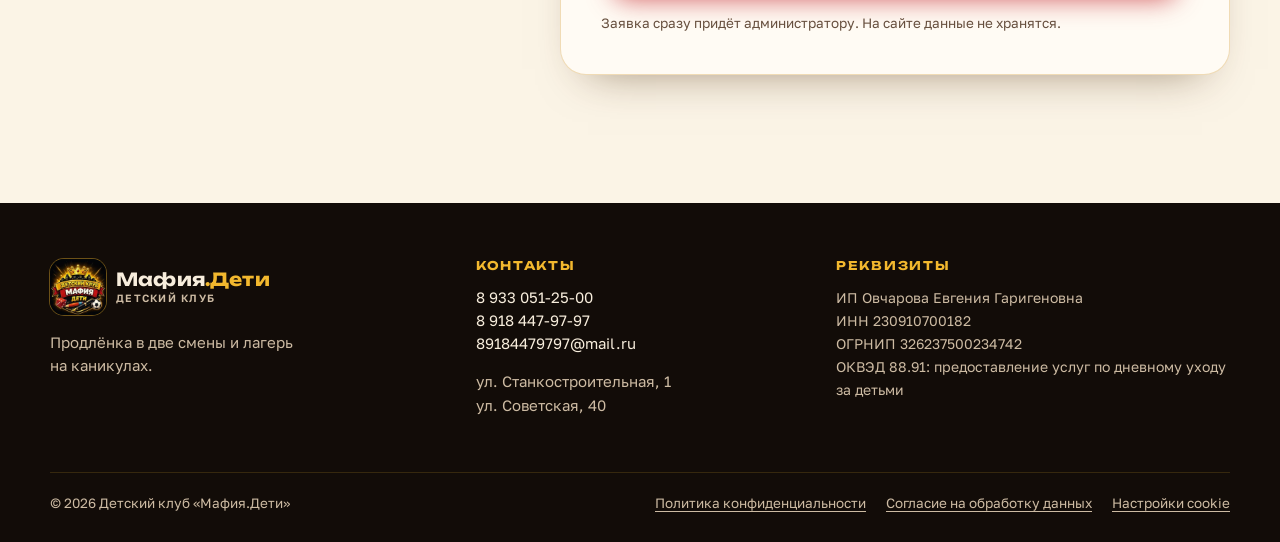
==== commit 2ef12ed4: "Форма сама отправляет заявку на почту и в MAX Обработчик api/lead.php: проверка, защита от спама, пи" ====
--- a/index.html
+++ b/index.html
@@ -286,13 +286,13 @@
     </div>
   </section>
 
-  <!-- Запись: форма собирает текст заявки и отдаёт его в MAX -->
+  <!-- Запись: форма шлёт заявку в api/lead.php (почта и MAX). Нет сервера или сбой: собирает текст, родитель отправляет его сам -->
   <section class="sec book" id="zapis">
     <div class="wrap book-grid">
       <div class="book-copy rv">
         <p class="tag">Запись</p>
         <h2>Записаться в&nbsp;клуб</h2>
-        <p>Заполните форму, и&nbsp;заявка будет готова к&nbsp;отправке администратору в&nbsp;MAX. Удобнее голосом? Позвоните.</p>
+        <p id="bookLead">Заполните форму и&nbsp;нажмите «Отправить заявку»: она сразу придёт администратору. Удобнее голосом? Позвоните.</p>
         <ul class="phones">
           <li><a href="tel:+79330512500"><svg class="ico" aria-hidden="true"><use href="#i-phone"/></svg>8 933 051-25-00</a><span>звонки и&nbsp;MAX</span></li>
           <li><a href="tel:+79184479797"><svg class="ico" aria-hidden="true"><use href="#i-phone"/></svg>8 918 447-97-97</a><span>звонки</span></li>
@@ -323,7 +323,7 @@
           <div class="row2">
             <div class="field">
               <label for="f-name">Ваше имя</label>
-              <input class="input" id="f-name" name="name" type="text" autocomplete="given-name" required aria-describedby="e-name">
+              <input class="input" id="f-name" name="name" type="text" autocomplete="given-name" maxlength="100" required aria-describedby="e-name">
               <p class="err" id="e-name" aria-live="polite"></p>
             </div>
             <div class="field">
@@ -334,23 +334,32 @@
           </div>
           <div class="field">
             <label for="f-child">Ребёнок <span class="opt">имя, школа и&nbsp;класс, по желанию</span></label>
-            <input class="input" id="f-child" name="child" type="text" autocomplete="off" placeholder="Миша, школа 12, 2 класс">
+            <input class="input" id="f-child" name="child" type="text" autocomplete="off" maxlength="200" placeholder="Миша, школа 12, 2 класс">
           </div>
           <div class="field">
             <label for="f-note">Комментарий <span class="opt">по желанию</span></label>
-            <textarea class="input" id="f-note" name="note" rows="3"></textarea>
-          </div>
+            <textarea class="input" id="f-note" name="note" rows="3" maxlength="1000"></textarea>
+          </div>
+          <!-- Ловушка для ботов: человек этого поля не видит -->
+          <div class="hp" aria-hidden="true"><label>Это поле заполнять не нужно <input type="text" name="hp_field" tabindex="-1" autocomplete="off"></label></div>
           <label class="check">
             <input type="checkbox" name="agree" id="f-agree" required aria-describedby="e-agree">
             <span>Я&nbsp;соглашаюсь с&nbsp;<a href="privacy.html" target="_blank">политикой конфиденциальности</a> и&nbsp;даю <a href="consent.html" target="_blank">согласие на&nbsp;обработку персональных данных</a></span>
           </label>
           <p class="err" id="e-agree" aria-live="polite"></p>
-          <button class="btn btn-red btn-lg btn-block" type="submit"><svg class="ico" aria-hidden="true"><use href="#i-chat"/></svg> Подготовить заявку для MAX</button>
-          <p class="form-note">Форма ничего не отправляет сама и&nbsp;не хранит данные: она собирает текст заявки, а&nbsp;отправляете его вы.</p>
+          <button class="btn btn-red btn-lg btn-block" type="submit" id="bookSubmit"><svg class="ico" aria-hidden="true"><use href="#i-chat"/></svg> <span id="bookSubmitLabel">Отправить заявку</span></button>
+          <p class="form-note" id="bookNote">Заявка сразу придёт администратору. На&nbsp;сайте данные не&nbsp;хранятся.</p>
+        </div>
+
+        <div class="done" id="done" tabindex="-1" aria-live="polite">
+          <p class="sent-title">Заявка отправлена</p>
+          <p class="done-text">Администратор свяжется с&nbsp;вами по&nbsp;телефону <b id="donePhone"></b>.</p>
+          <button class="btn btn-plain" type="button" id="doneAgain">Отправить ещё одну заявку</button>
         </div>
 
         <div class="sent" id="sent" tabindex="-1" aria-live="polite">
           <p class="sent-title" id="sentTitle">Заявка готова</p>
+          <p class="done-text" id="sentHint" hidden>Заявка не потеряется: отправьте её администратору сами, это займёт минуту.</p>
           <ol class="sent-steps">
             <li id="stepCopy">Текст заявки скопирован.</li>
             <li id="stepOpen">Откройте MAX, нажмите «Контакты», затем «+» и&nbsp;«Найти по&nbsp;номеру»: <b>8 933 051-25-00</b>.</li>
--- a/styles.css
+++ b/styles.css
@@ -331,6 +331,14 @@
 .form.is-sent .form-body{display:none}
 .form.is-sent .sent{display:block}
 .sent:focus{outline:none}
+.done{display:none}
+.form.is-done .form-body{display:none}
+.form.is-done .done{display:block}
+.done:focus{outline:none}
+.done-text{margin:0 0 18px;color:var(--muted)}
+.done-text b{color:var(--text);white-space:nowrap}
+.hp{position:absolute;left:-9999px;width:1px;height:1px;overflow:hidden}
+#bookSubmit[disabled]{opacity:.7;cursor:progress}
 .sent-title{margin:0 0 16px;font:800 clamp(24px,3vw,30px)/1.15 var(--display)}
 .sent-steps{display:grid;gap:10px;margin:0 0 22px;padding-left:22px;color:var(--muted)}
 .sent-steps li::marker{color:var(--red);font-weight:700}
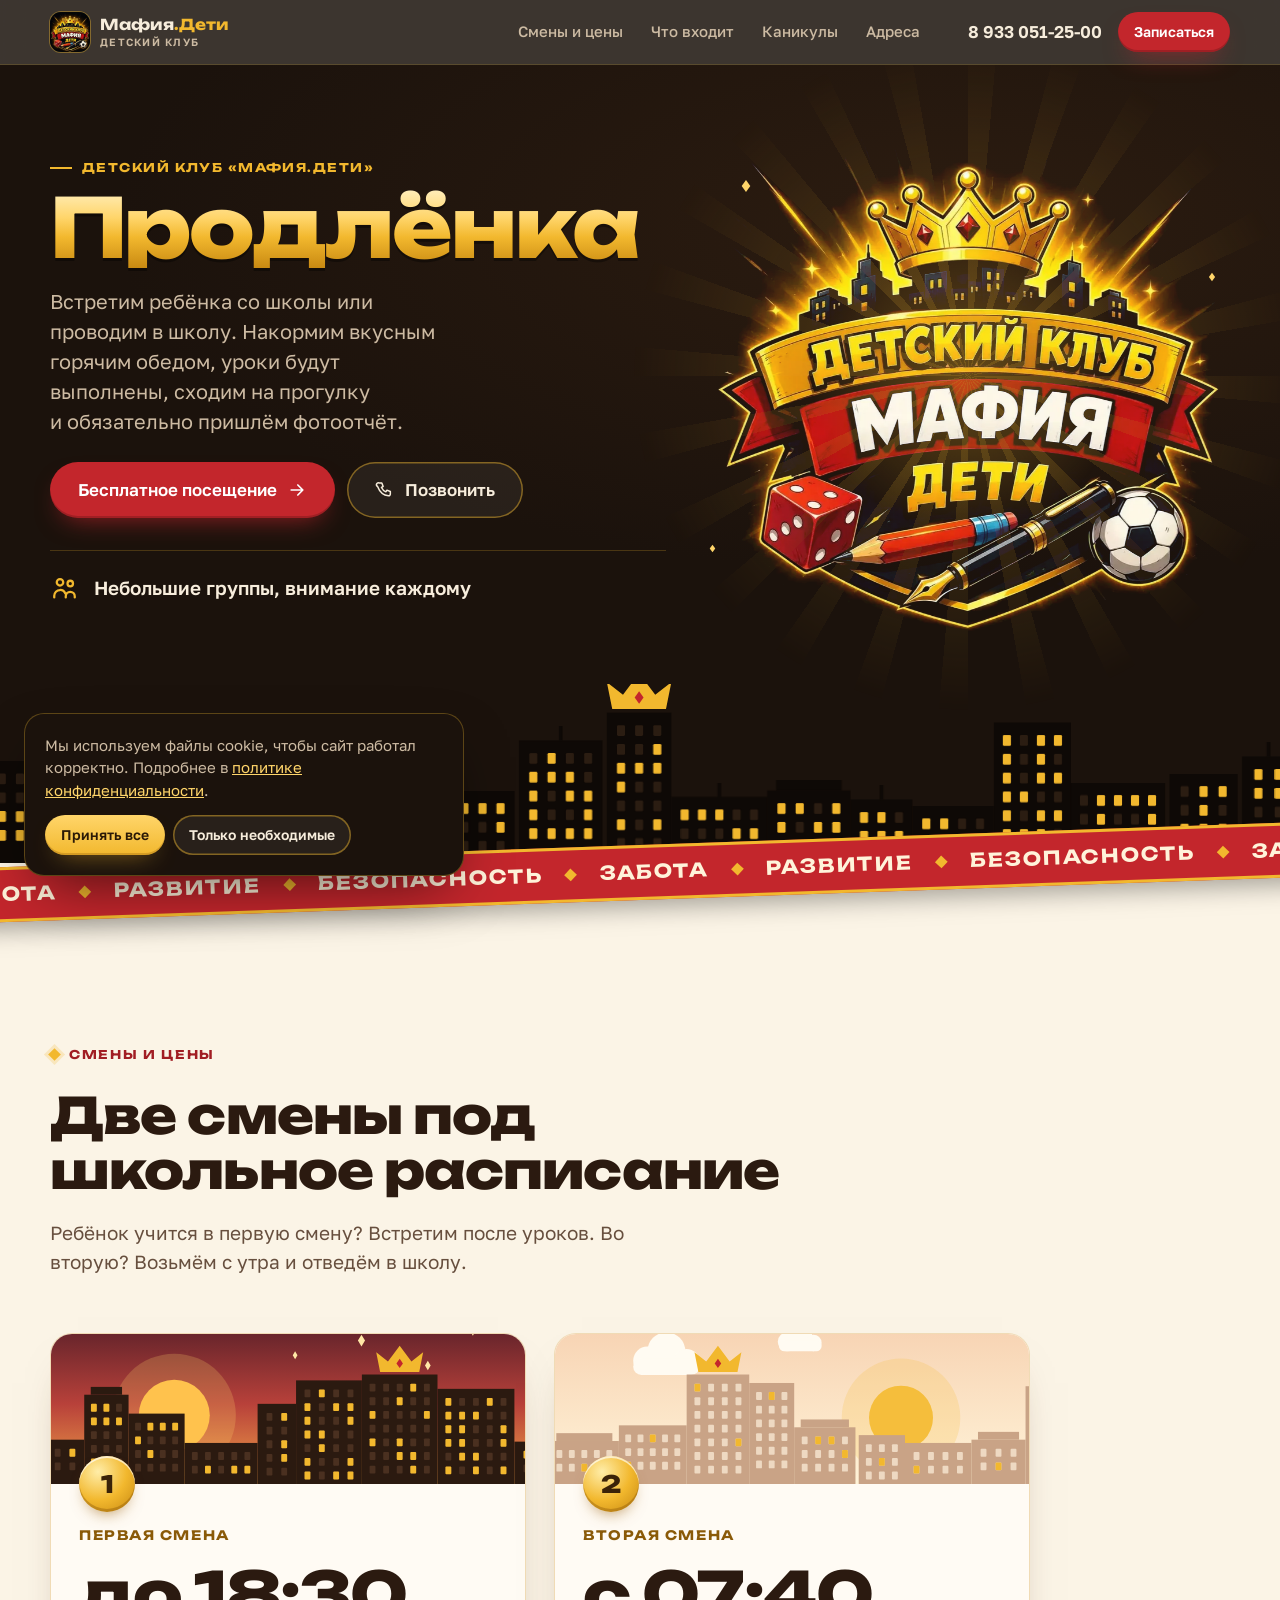
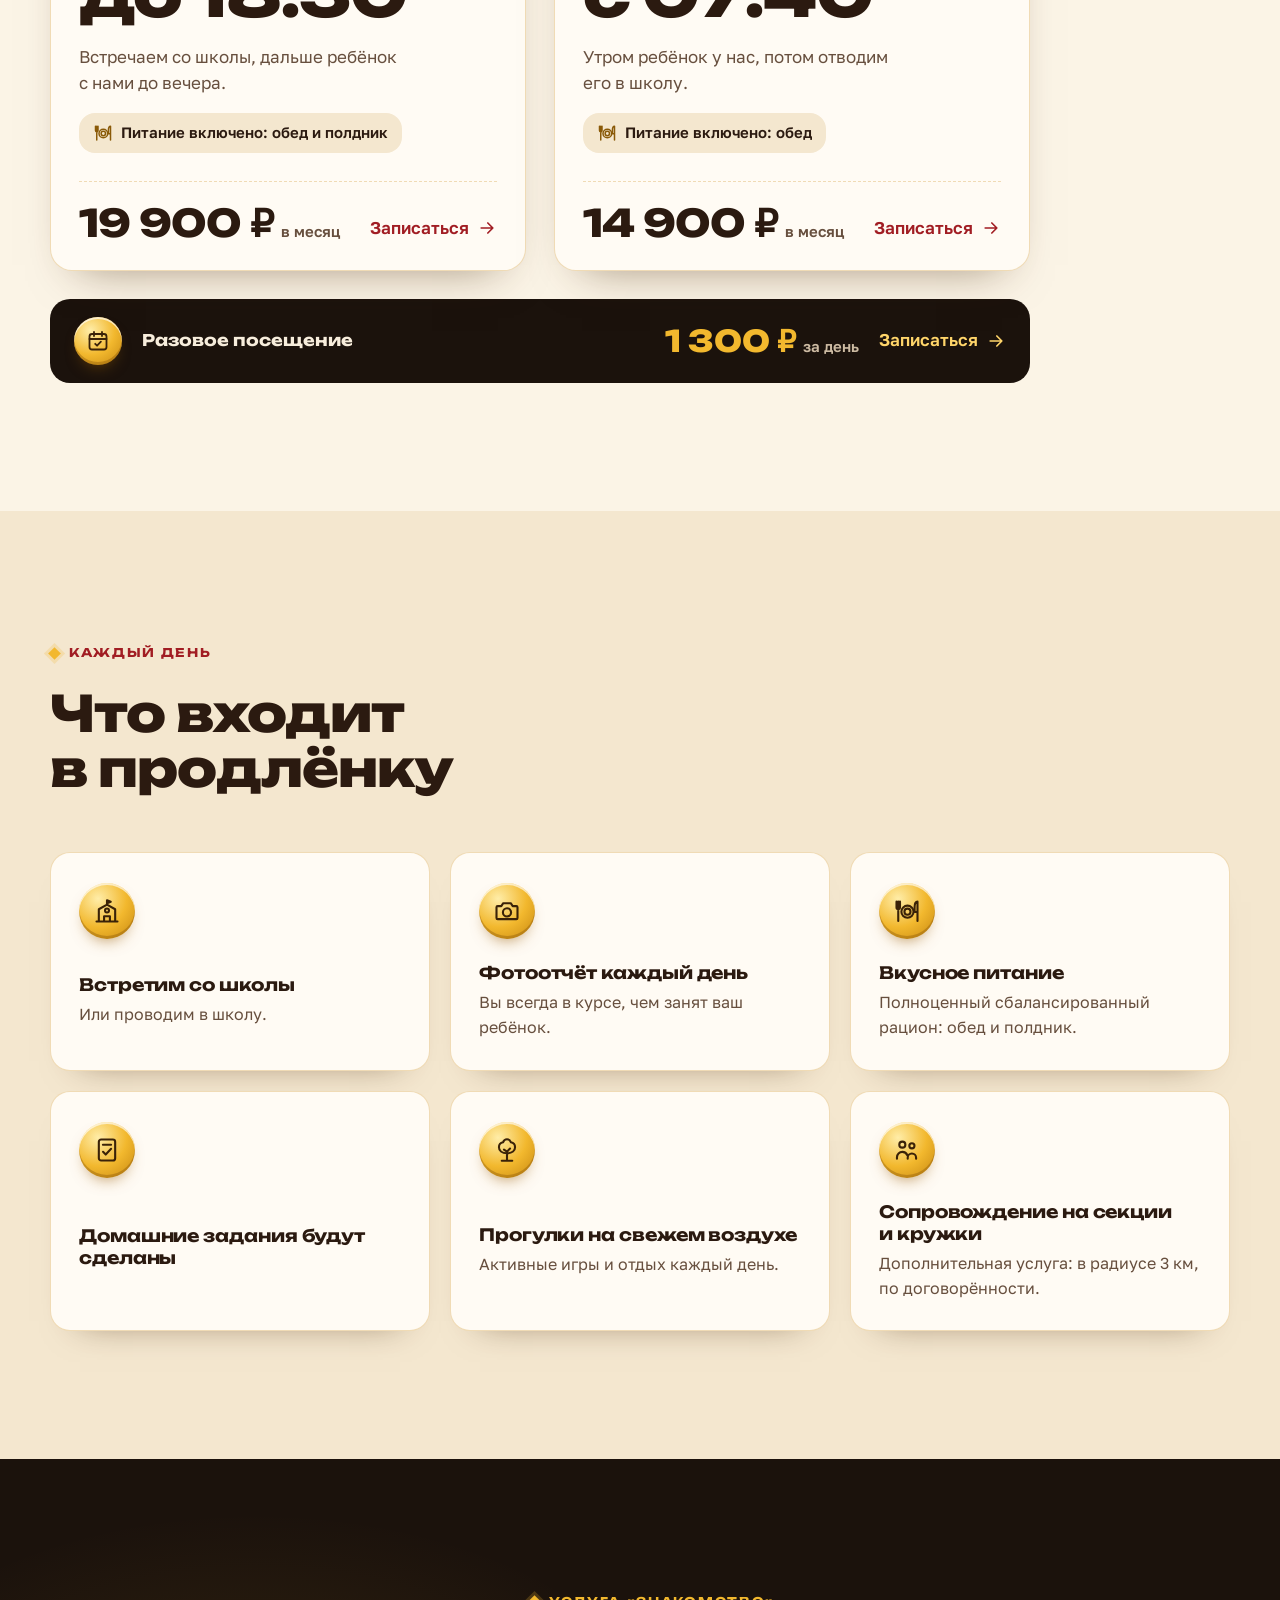
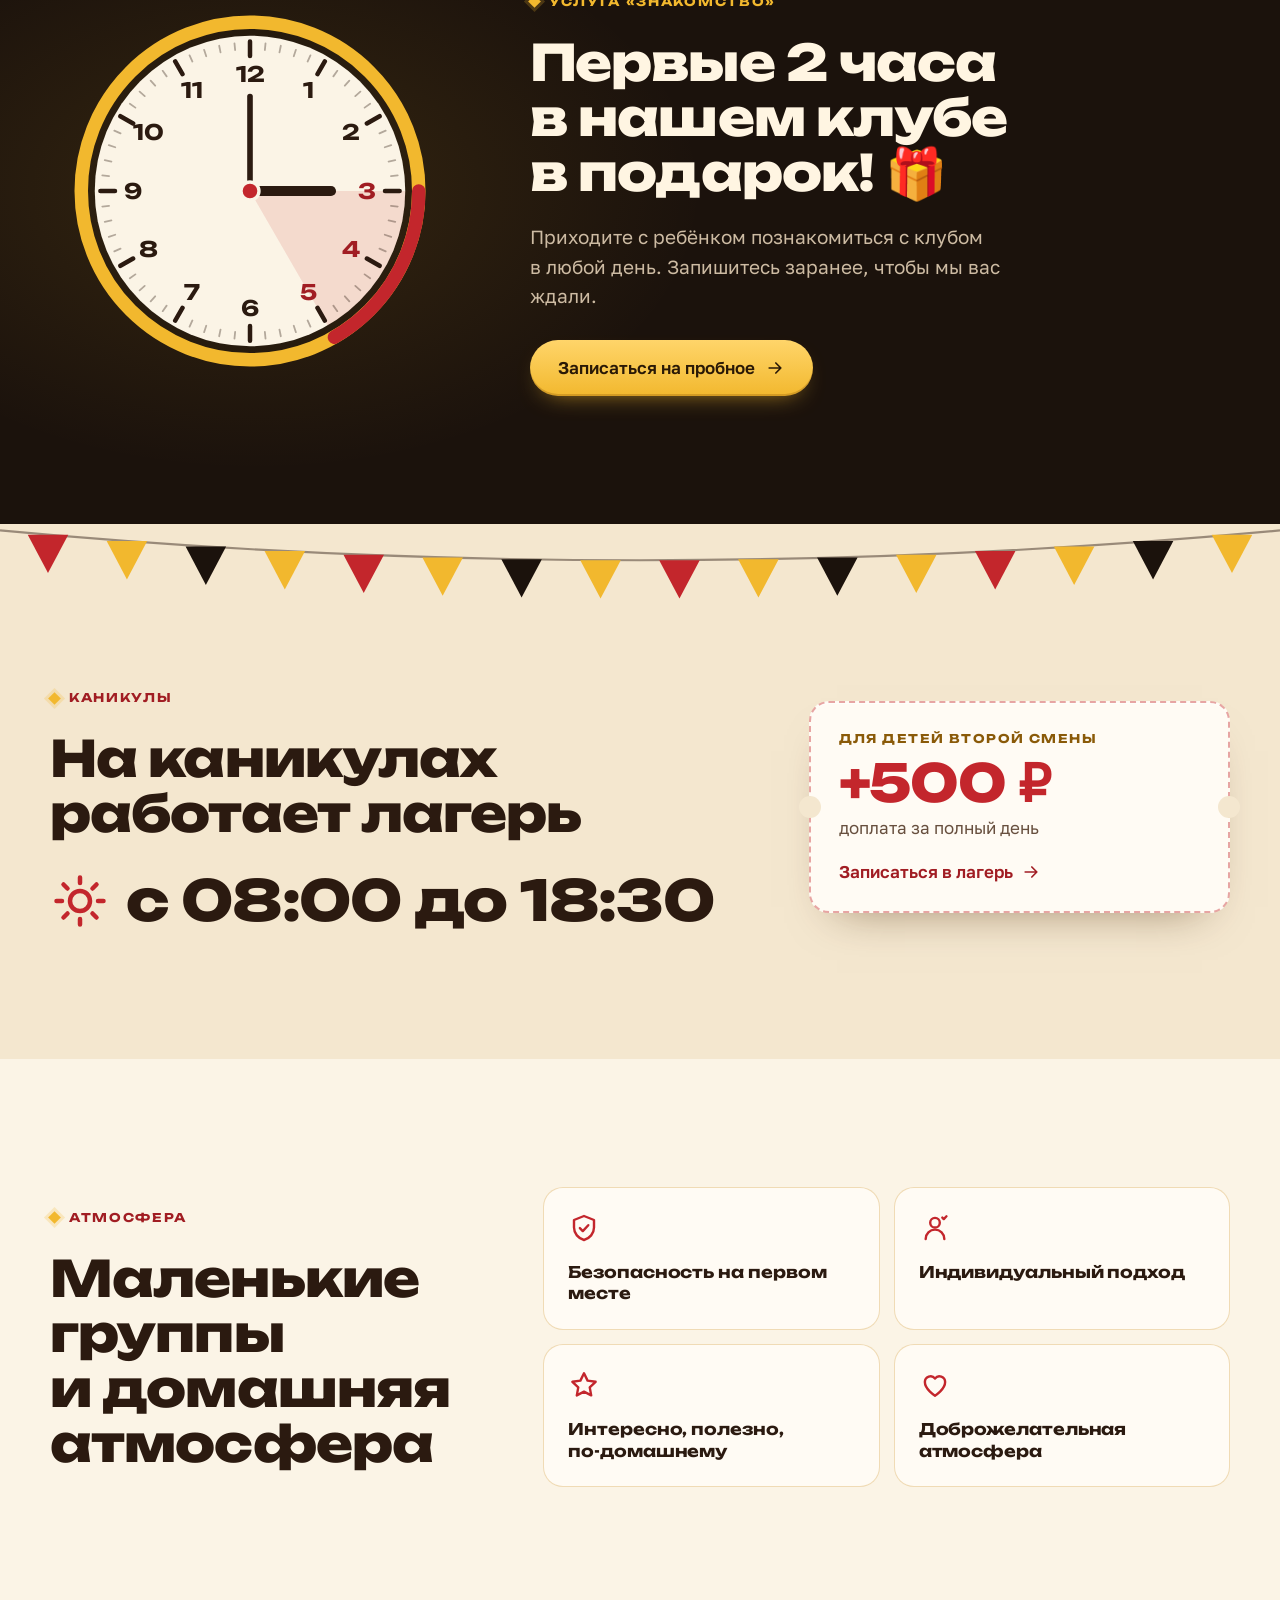
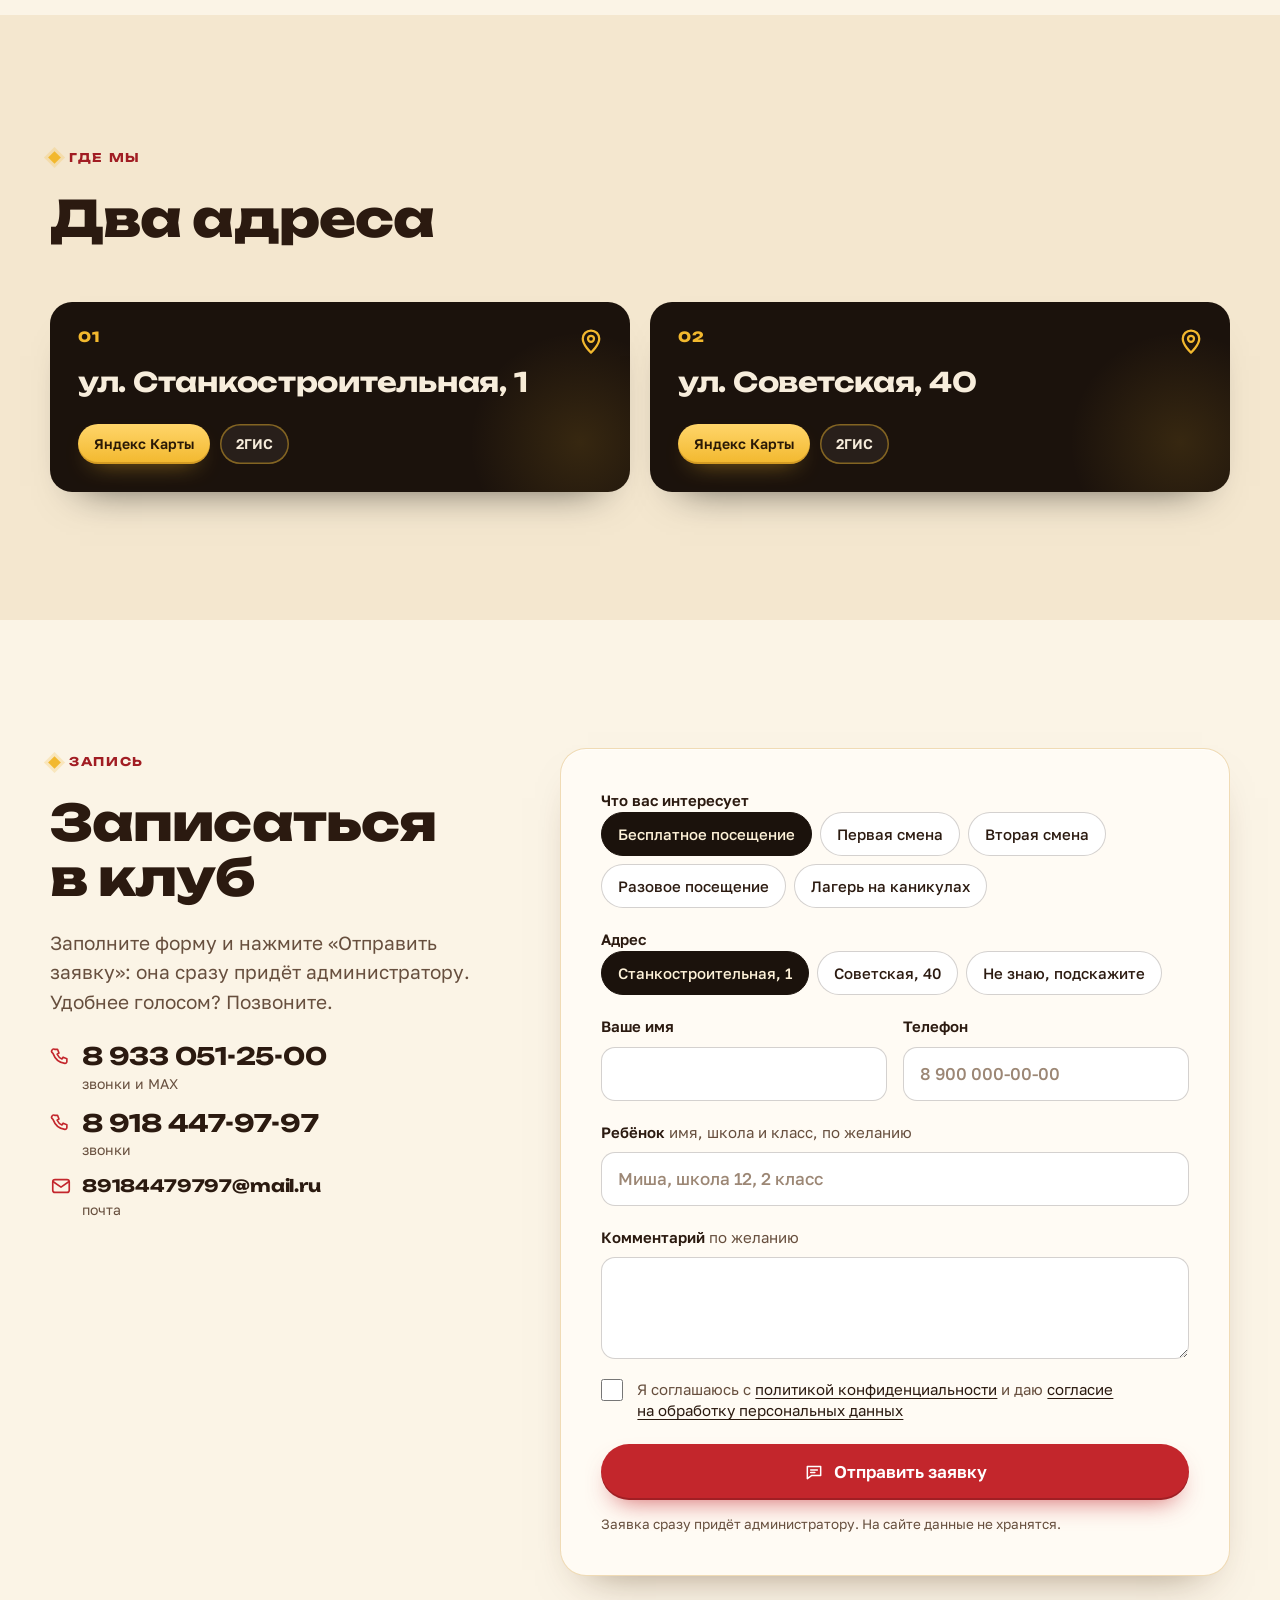
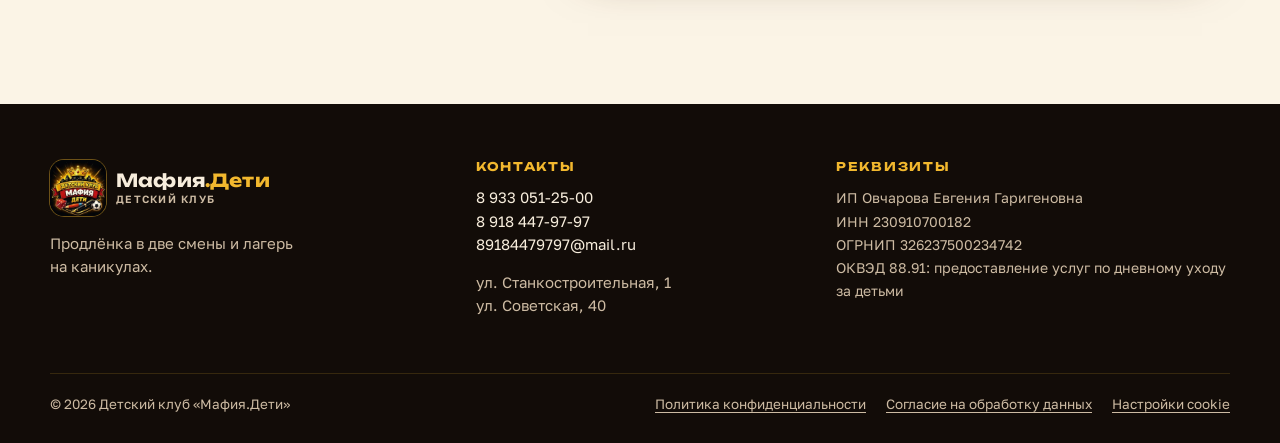
==== commit 3101f02c: "Правка клиента: из блока «Знакомство» убрано время, картинка часов осталась Co-Authored-By: Claude O" ====
--- a/index.html
+++ b/index.html
@@ -192,10 +192,10 @@
     </div>
   </section>
 
-  <!-- Услуга «Знакомство»: часы с выделенным окном 15–17 -->
+  <!-- Услуга «Знакомство»: картинка часов с выделенными двумя часами, время текстом клиент убрал -->
   <section class="sec trial" id="probnoe">
     <div class="wrap trial-grid">
-      <svg class="clock rv" viewBox="0 0 320 320" role="img" aria-label="Часы: услуга «Знакомство» с 15:00 до 17:00">
+      <svg class="clock rv" viewBox="0 0 320 320" role="img" aria-label="Часы: первые 2 часа в подарок">
         <circle class="clock-rim" cx="160" cy="160" r="150"/>
         <circle class="clock-face" cx="160" cy="160" r="138"/>
         <path class="clock-slice" d="M160 160L298 160A138 138 0 0 1 229 279.5Z"/>
@@ -212,7 +212,6 @@
       <div class="trial-copy rv">
         <p class="tag">Услуга «Знакомство»</p>
         <h2>Первые 2&nbsp;часа в&nbsp;нашем клубе<br>в&nbsp;подарок!&nbsp;<span aria-hidden="true">🎁</span></h2>
-        <p class="when"><span class="when-row"><small>с</small>15:00</span> <span class="when-row"><small>до</small>17:00</span></p>
         <p>Приходите с&nbsp;ребёнком познакомиться с&nbsp;клубом в&nbsp;любой день. Запишитесь заранее, чтобы мы вас ждали.</p>
         <a class="btn btn-gold btn-lg" href="#zapis" data-want="Бесплатное посещение">Записаться на&nbsp;пробное <svg class="ico" aria-hidden="true"><use href="#i-arrow"/></svg></a>
       </div>
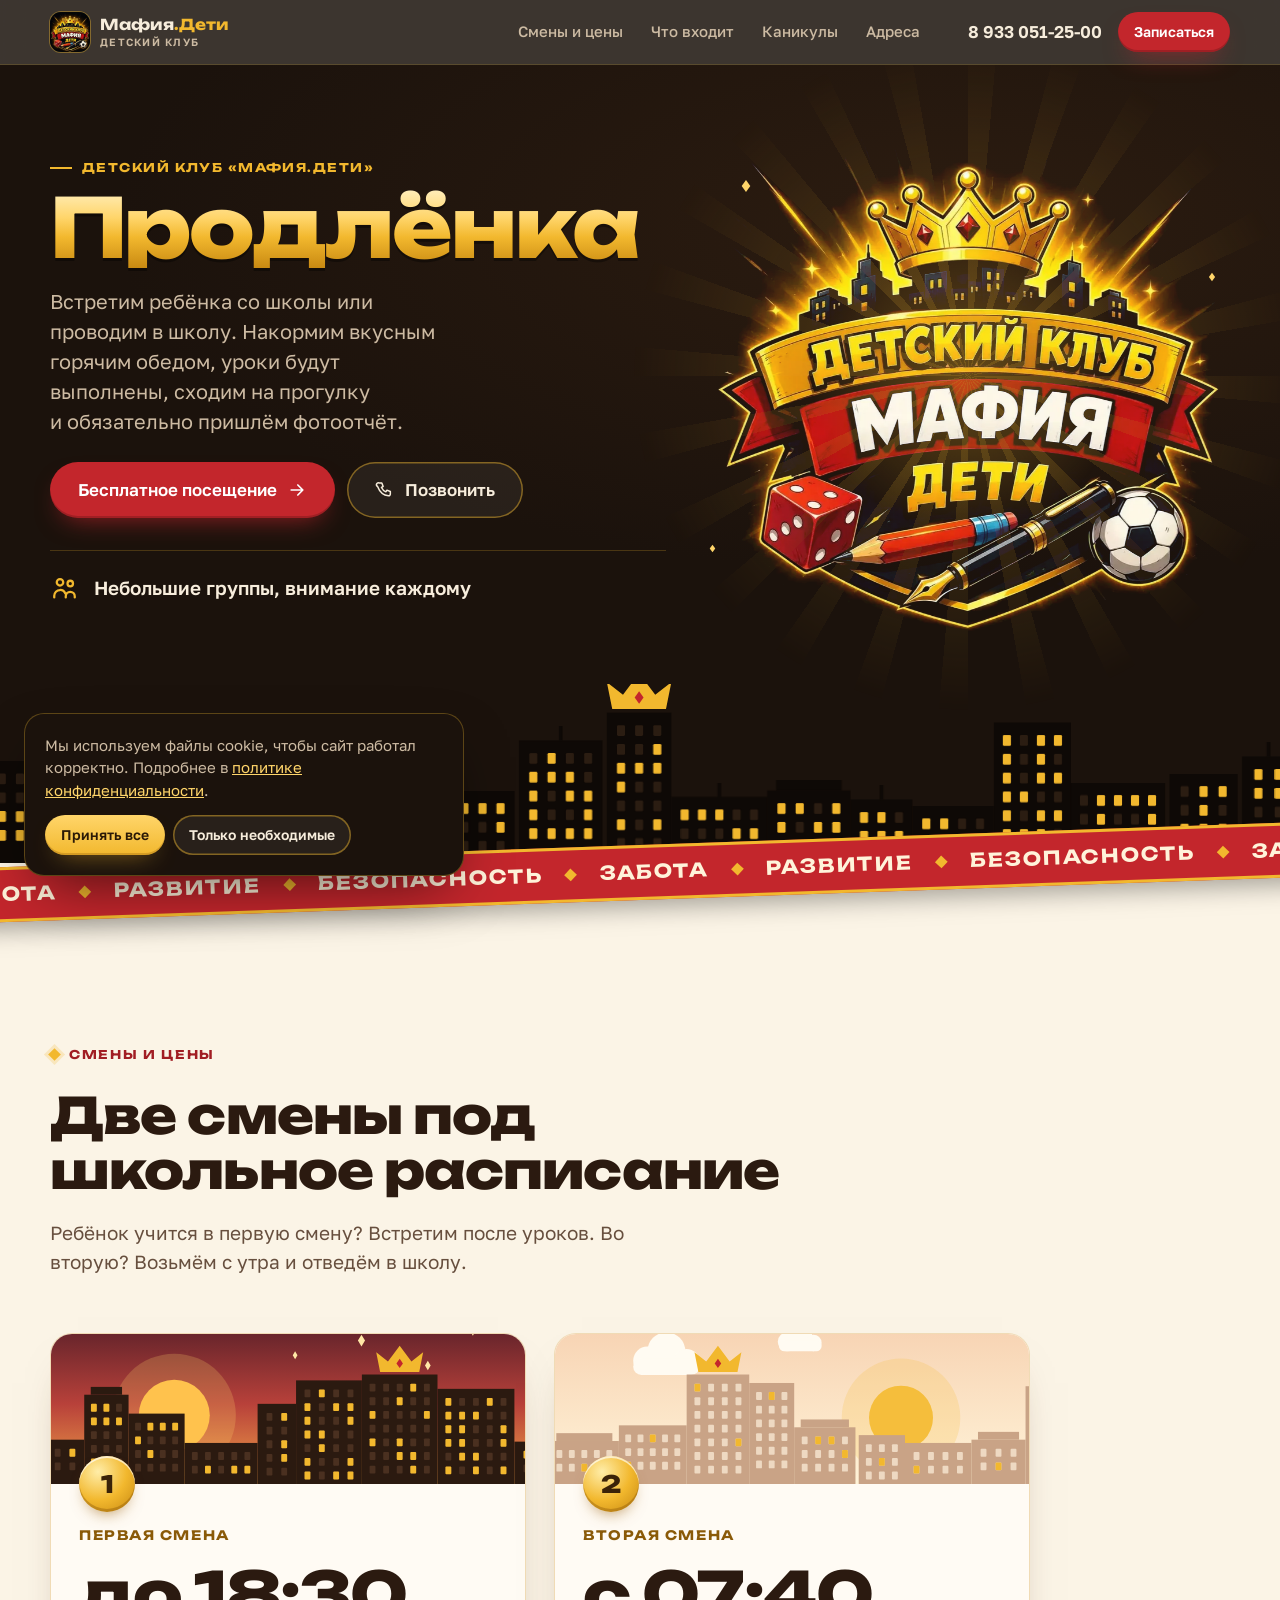
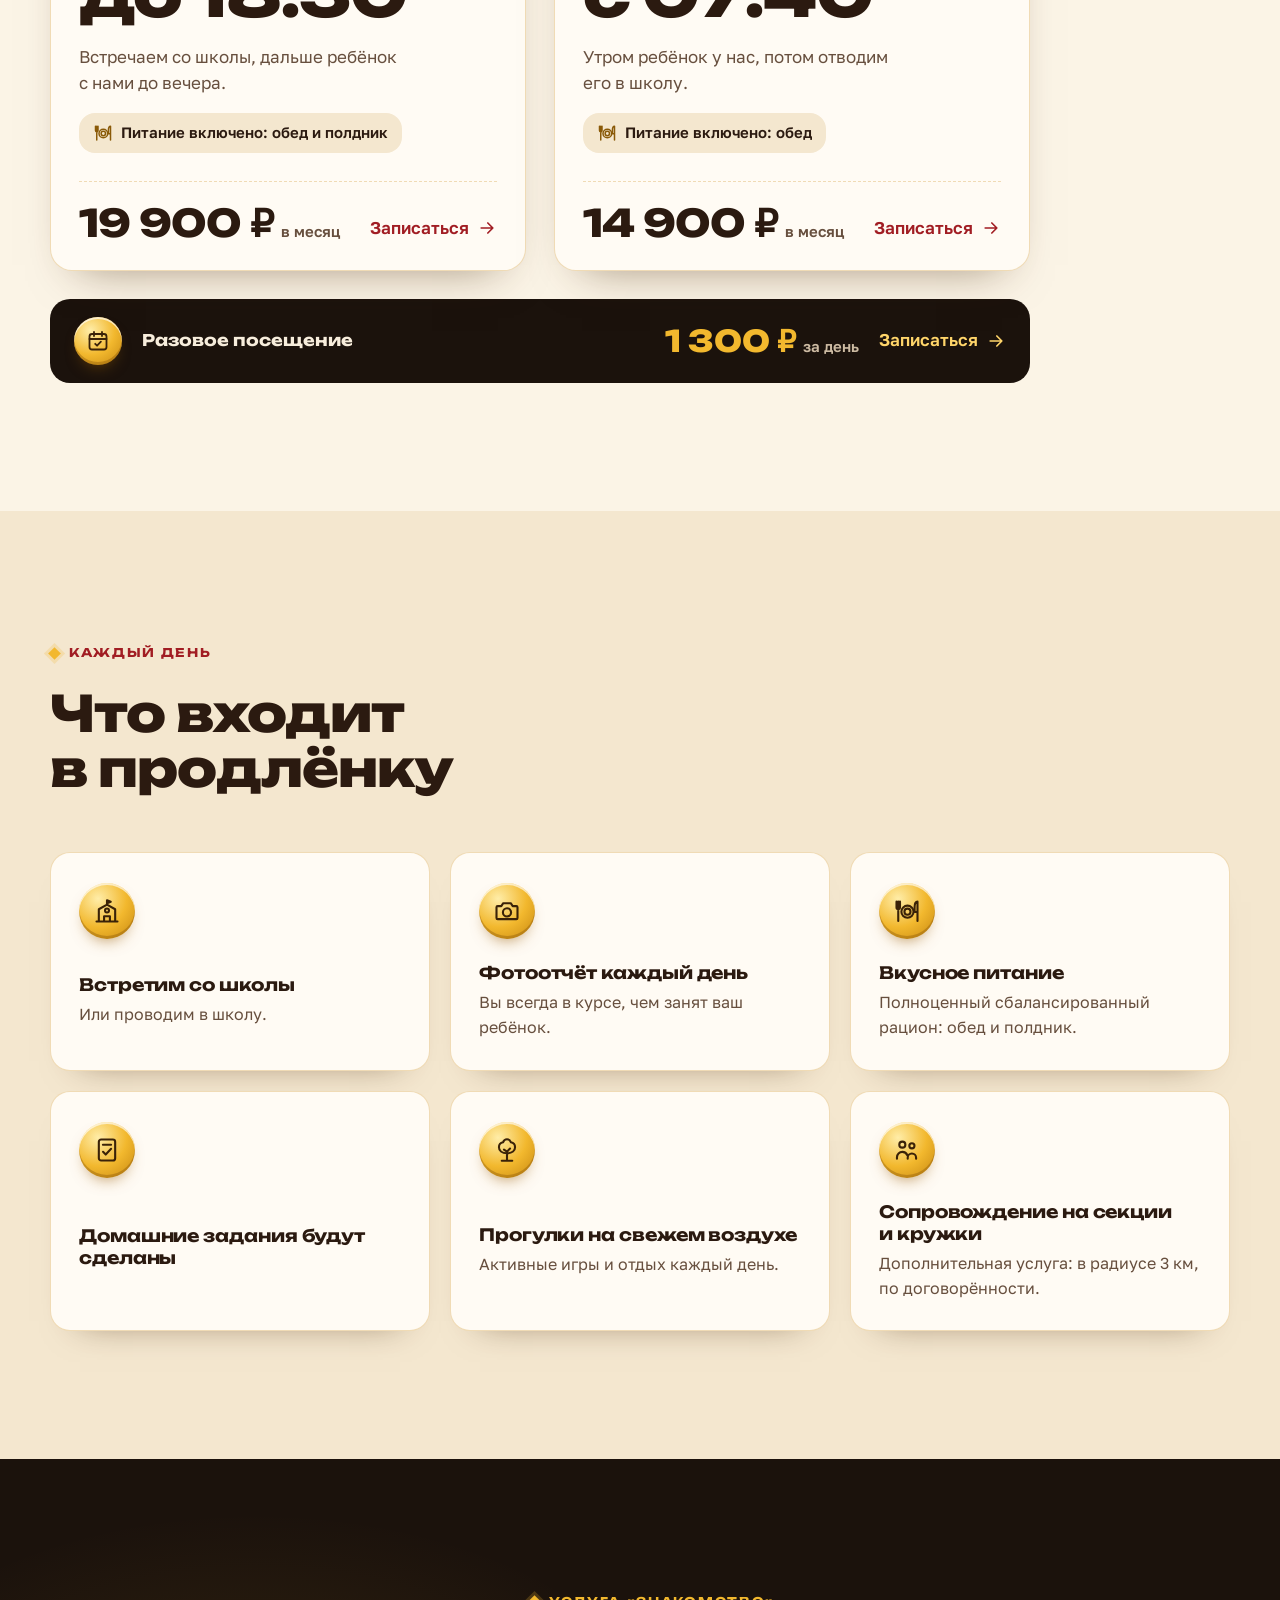
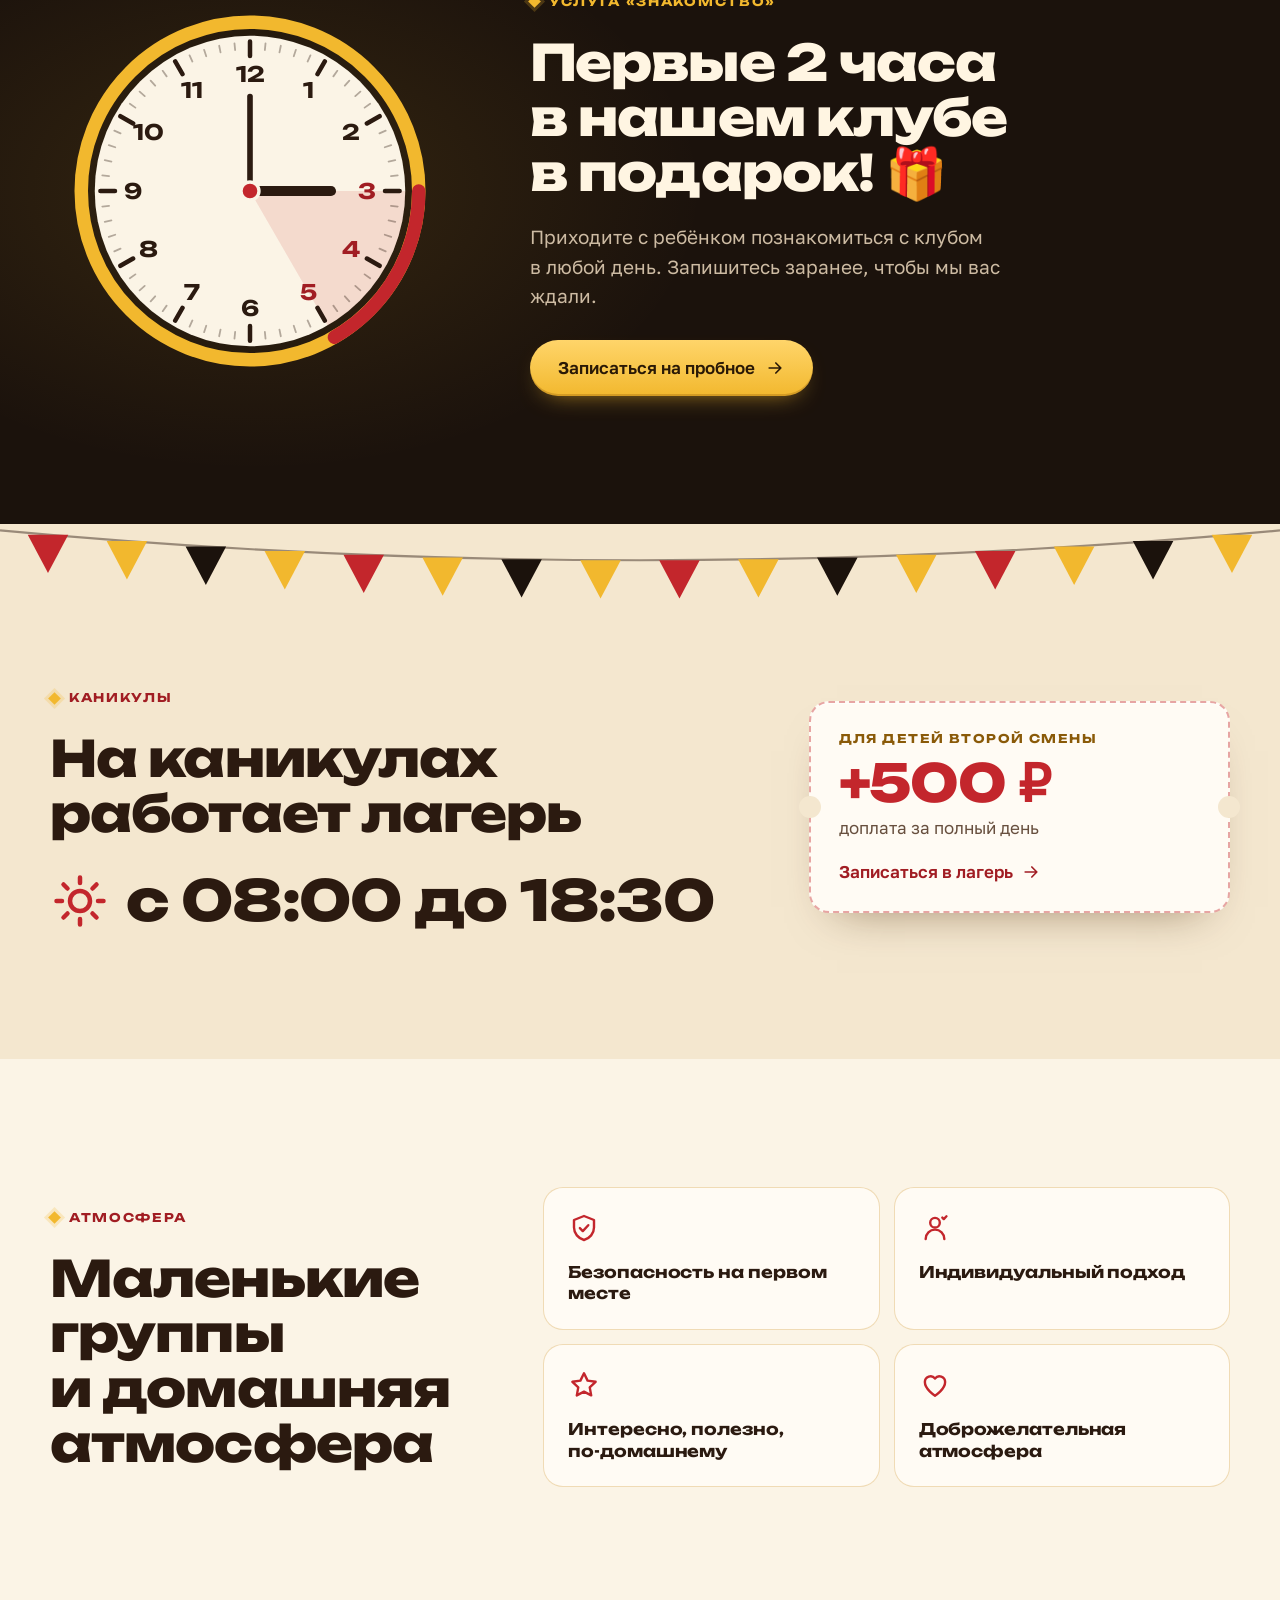
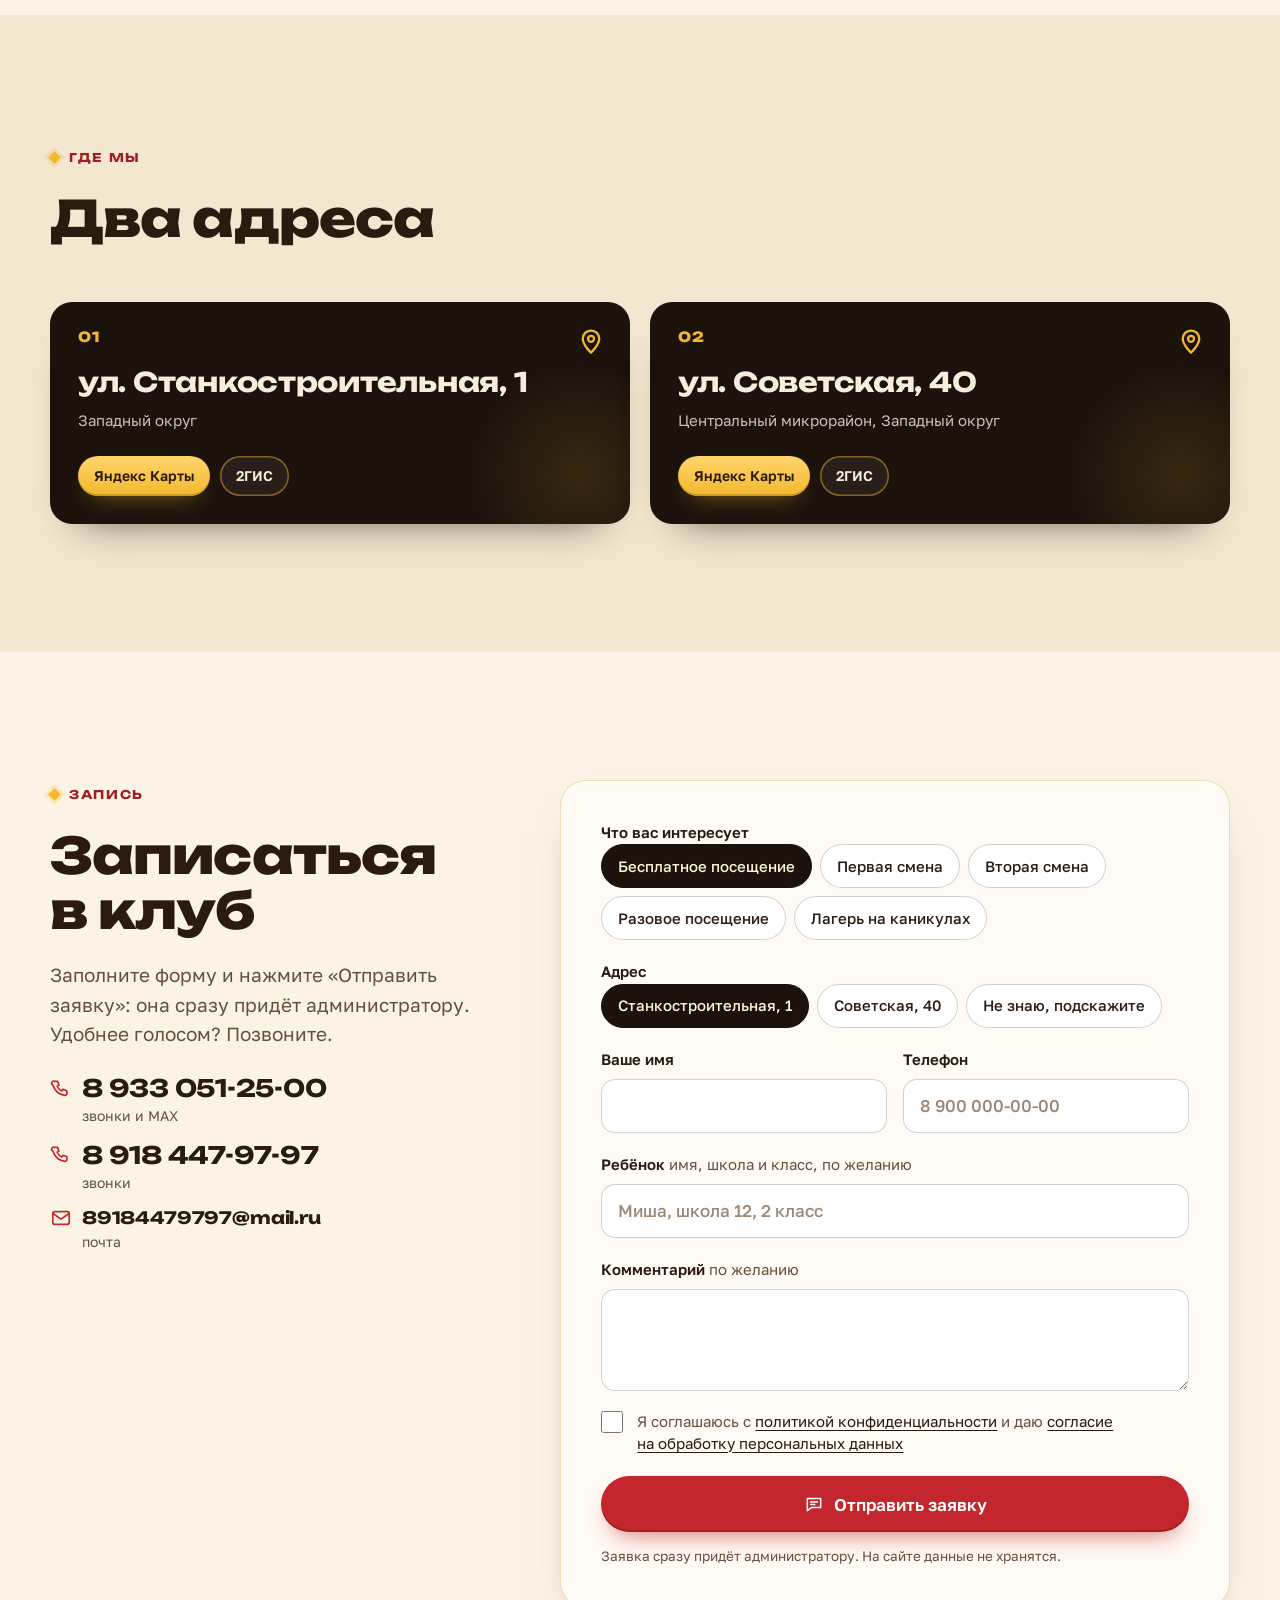
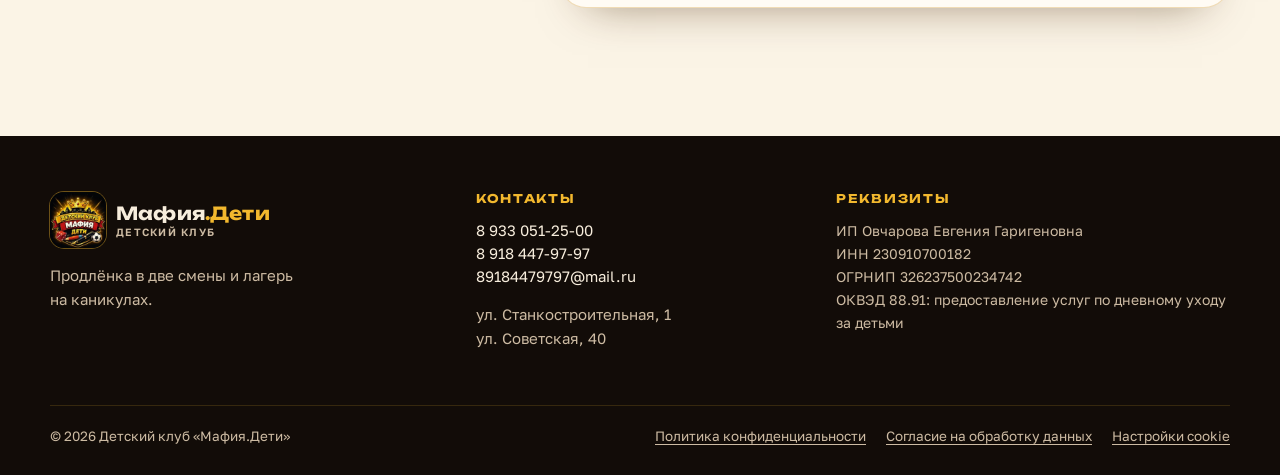
==== commit 2561471a: "Адреса: подписаны округа Станкостроительная, 1: Западный округ. Советская, 40: Центральный микрорайо" ====
--- a/index.html
+++ b/index.html
@@ -267,6 +267,7 @@
           <span class="acard-num">01</span>
           <svg class="acard-pin" aria-hidden="true"><use href="#i-pin"/></svg>
           <h3>ул. Станкостроительная,&nbsp;1</h3>
+          <p class="acard-area">Западный&nbsp;округ</p>
           <div class="acard-links">
             <a class="btn btn-gold btn-sm" href="https://yandex.ru/maps/?text=Краснодар,%20улица%20Станкостроительная,%201" target="_blank" rel="noopener">Яндекс Карты</a>
             <a class="btn btn-ghost-dark btn-sm" href="https://2gis.ru/search/Краснодар,%20улица%20Станкостроительная,%201" target="_blank" rel="noopener">2ГИС</a>
@@ -276,6 +277,7 @@
           <span class="acard-num">02</span>
           <svg class="acard-pin" aria-hidden="true"><use href="#i-pin"/></svg>
           <h3>ул.&nbsp;Советская, 40</h3>
+          <p class="acard-area">Центральный микрорайон, Западный&nbsp;округ</p>
           <div class="acard-links">
             <a class="btn btn-gold btn-sm" href="https://yandex.ru/maps/?text=Краснодар,%20улица%20Советская,%2040" target="_blank" rel="noopener">Яндекс Карты</a>
             <a class="btn btn-ghost-dark btn-sm" href="https://2gis.ru/search/Краснодар,%20улица%20Советская,%2040" target="_blank" rel="noopener">2ГИС</a>
--- a/styles.css
+++ b/styles.css
@@ -133,7 +133,8 @@
 @media (min-width:960px){
   .hero-grid{grid-template-columns:minmax(0,1.08fr) minmax(0,.92fr);gap:40px}
   .hero-art{order:2;width:min(100%,520px)}
-  .hero h1{font-size:clamp(60px,6.4vw,92px)}
+  /* «Продлёнка» шире кегля в 7,2 раза, колонка 616px: больше 84px слово обрежется (текст с background-clip не рисуется за границей блока) */
+  .hero h1{font-size:clamp(60px,6.4vw,84px)}
 }
 
 /* ===== Лента с девизом ===== */
@@ -285,6 +286,7 @@
 .acard-pin{position:absolute;top:24px;right:24px;width:30px;height:30px;color:var(--gold)}
 .acard h3{margin:22px 0 26px;font:700 clamp(16px,2.4vw,27px)/1.2 var(--display);letter-spacing:-.01em}
 @media (min-width:400px) and (max-width:759px){.acard h3{font-size:clamp(18px,4.6vw,27px)}}
+.acard-area{margin:-14px 0 26px;font-size:15px;line-height:1.35;opacity:.8}
 .acard-links{position:relative;z-index:1;display:flex;flex-wrap:wrap;gap:10px;margin-top:auto}
 
 /* ===== Запись ===== */
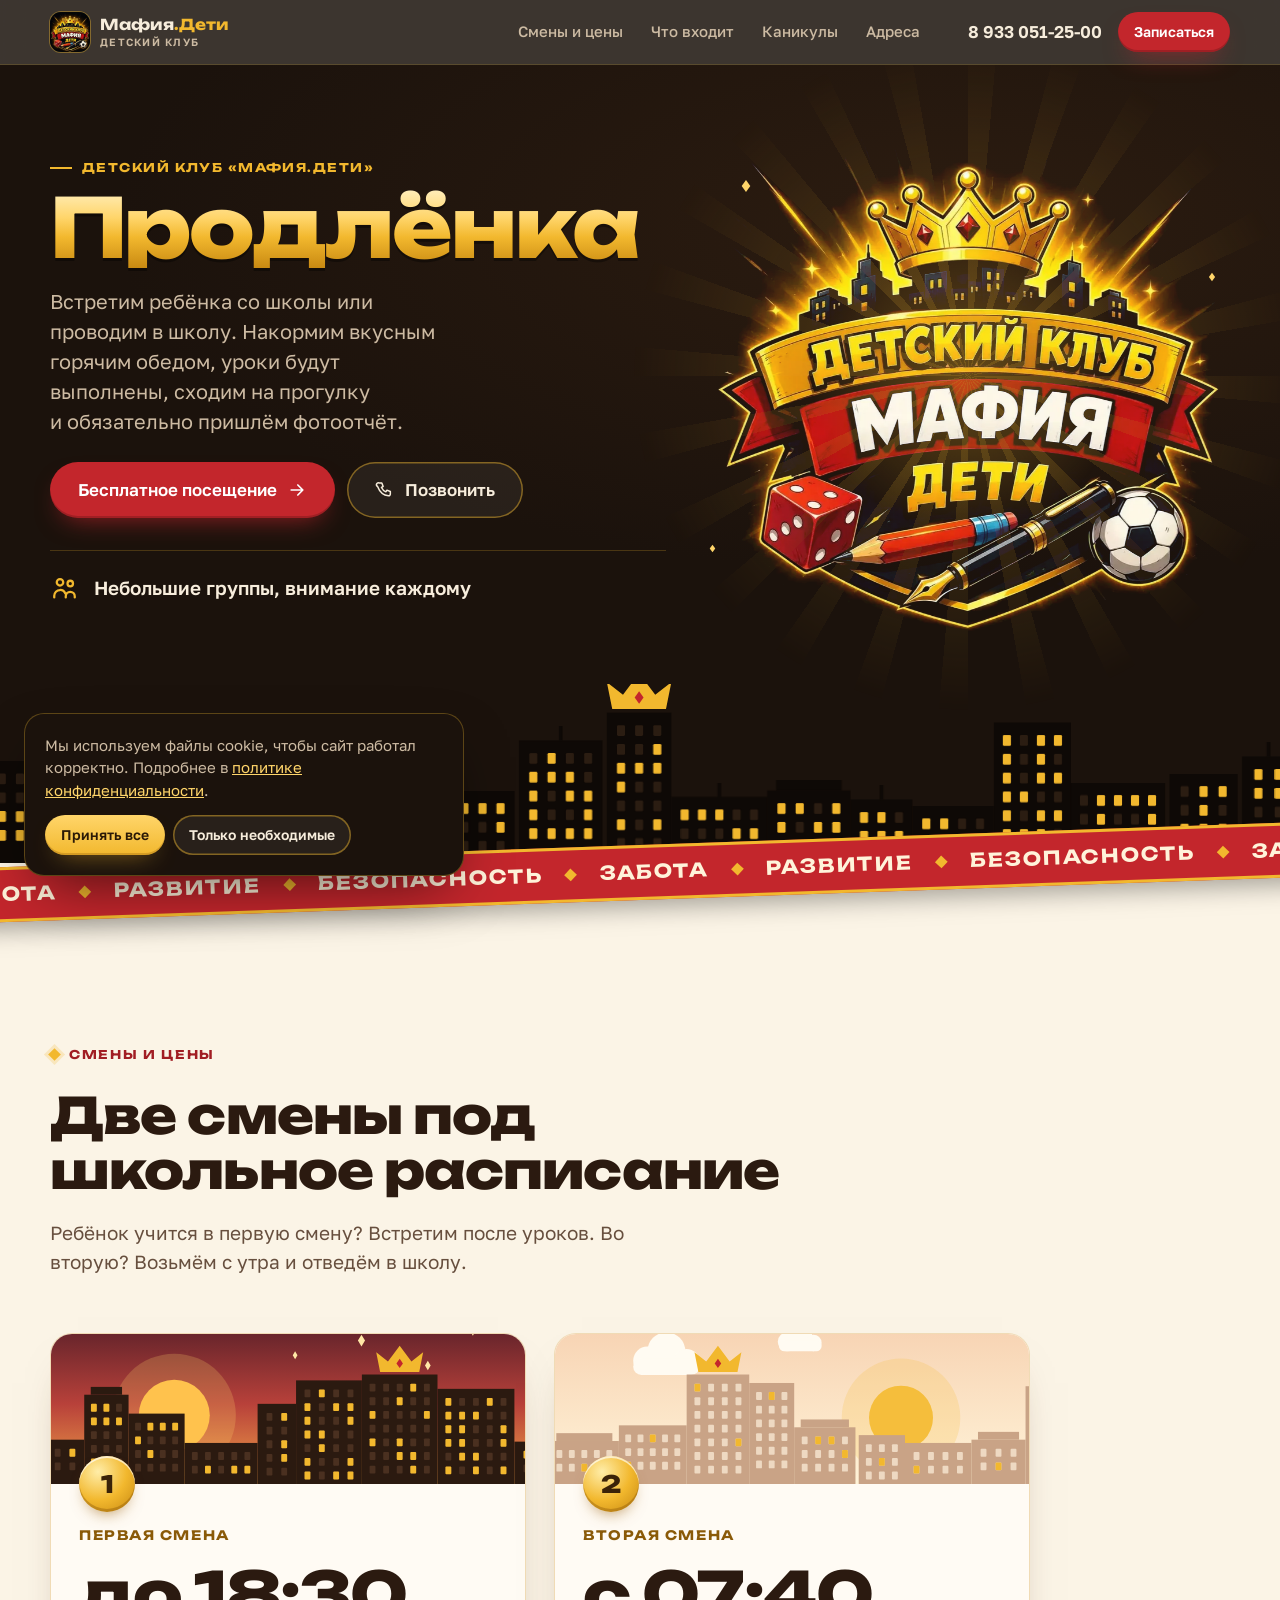
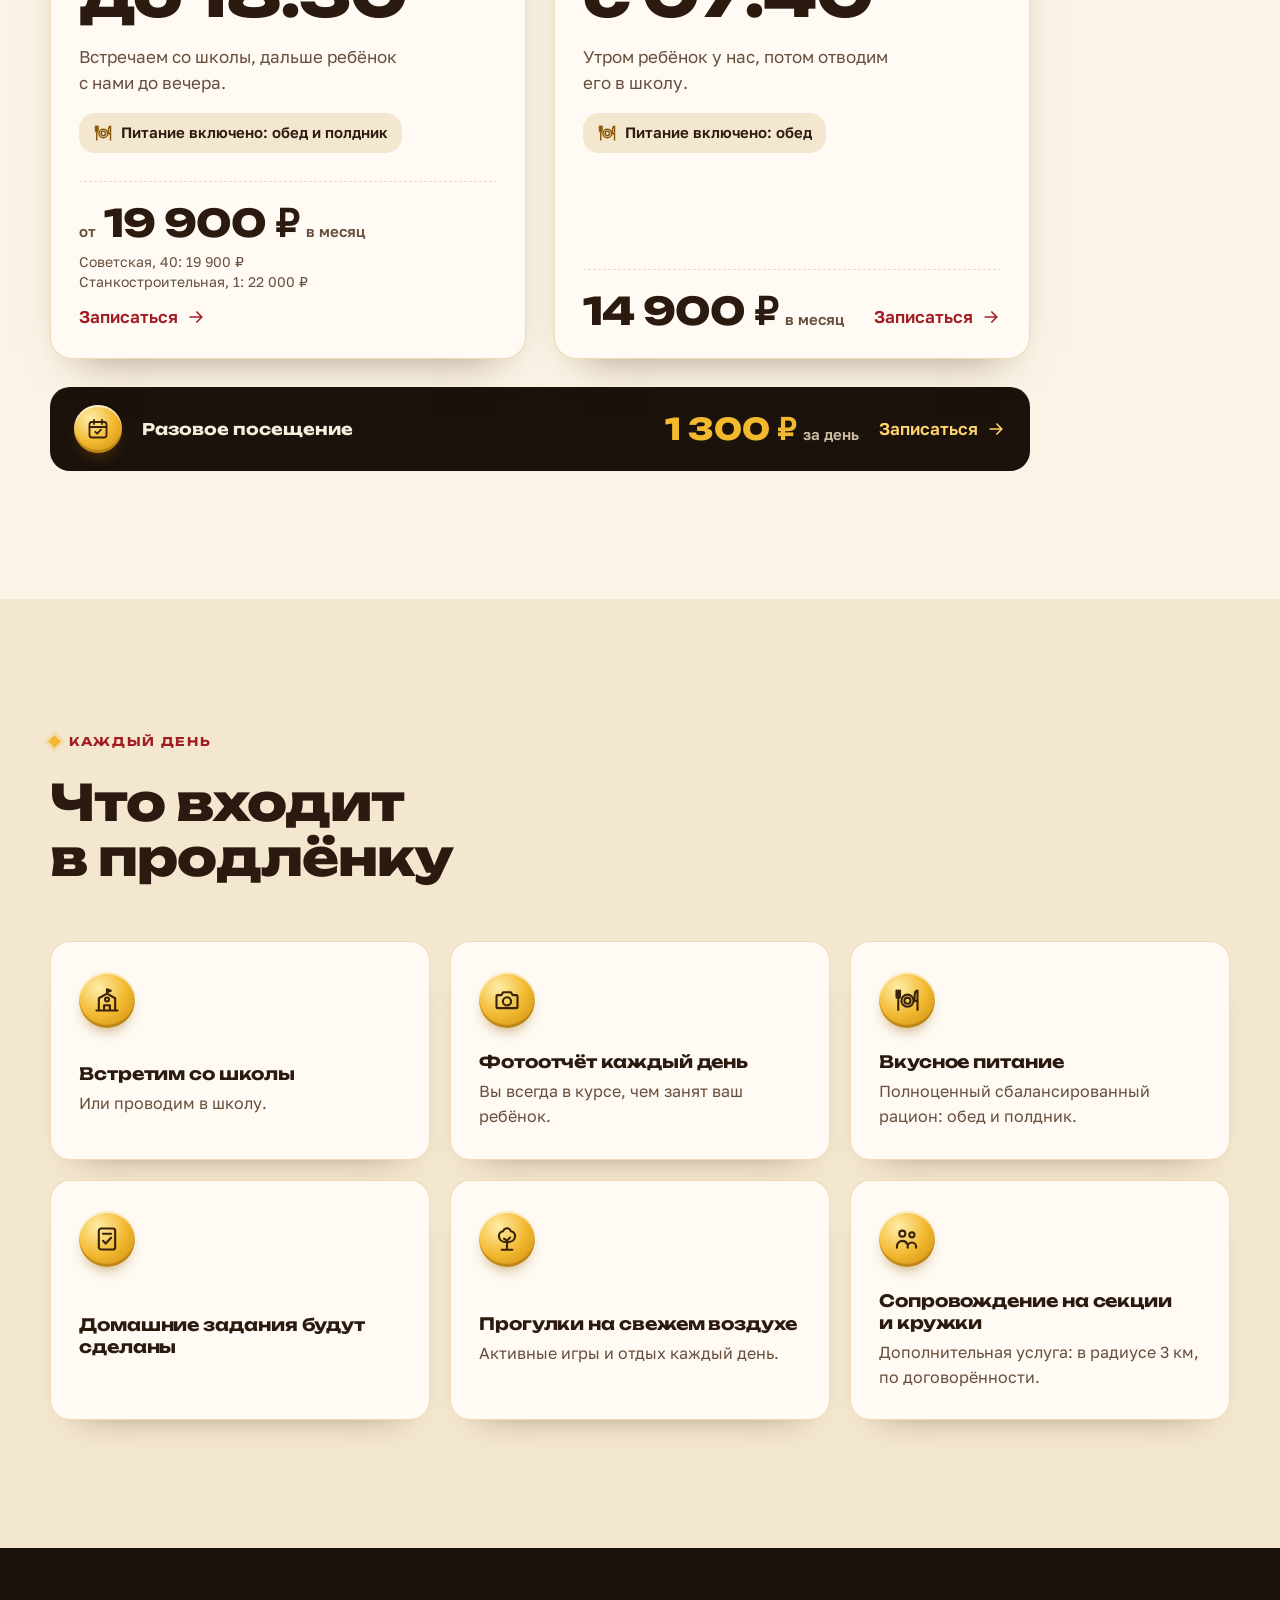
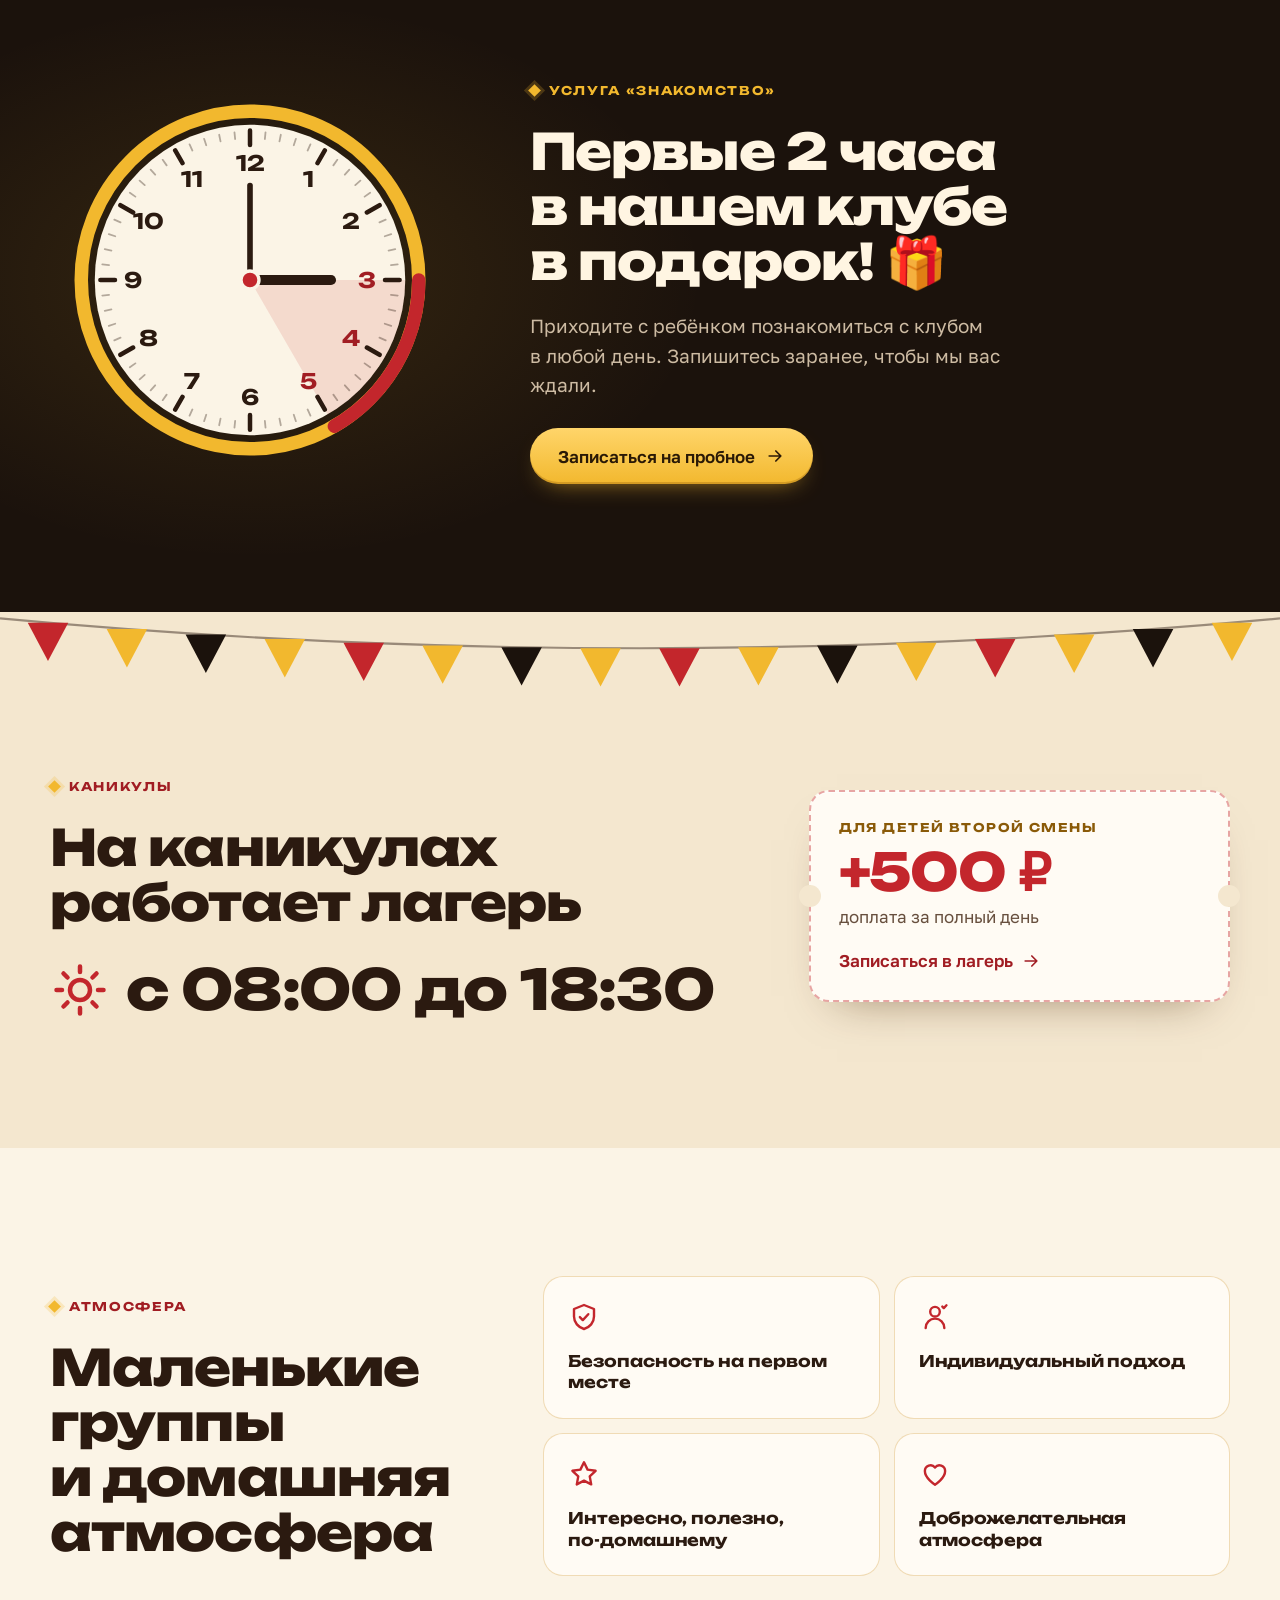
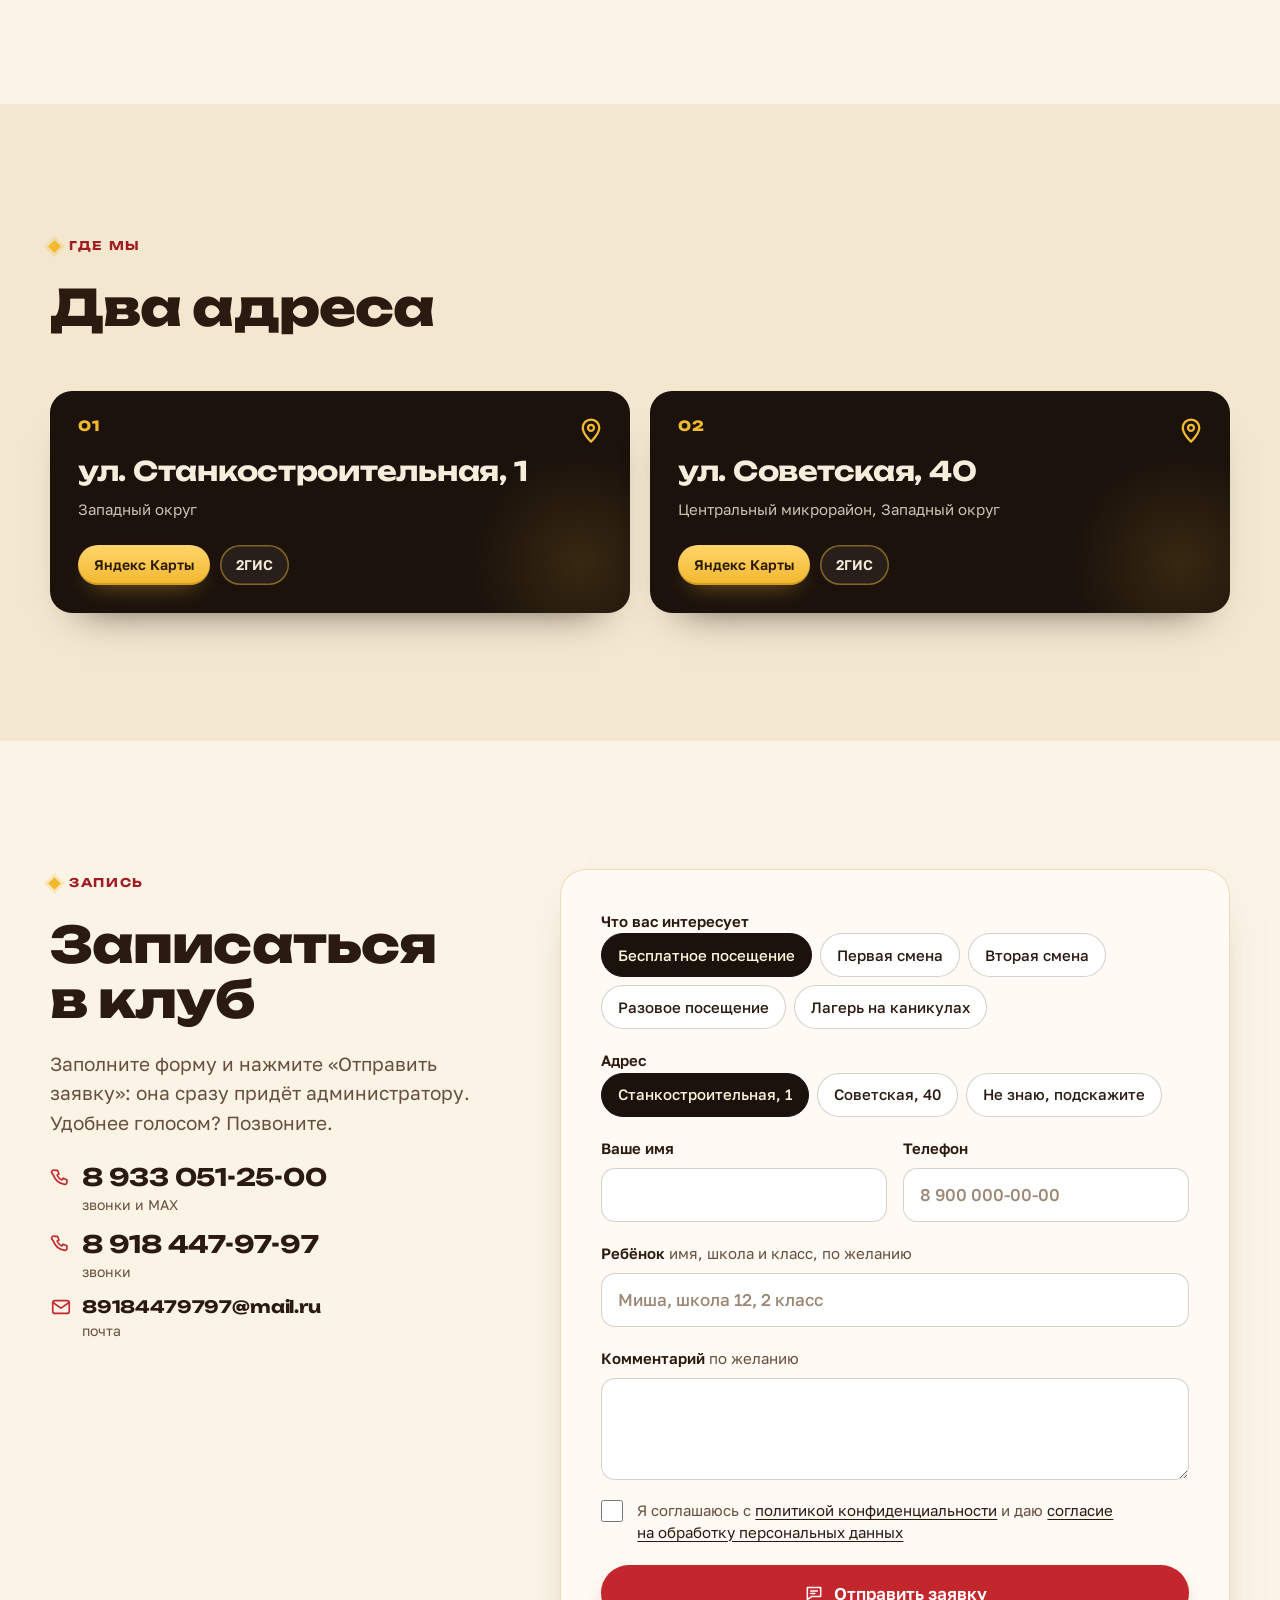
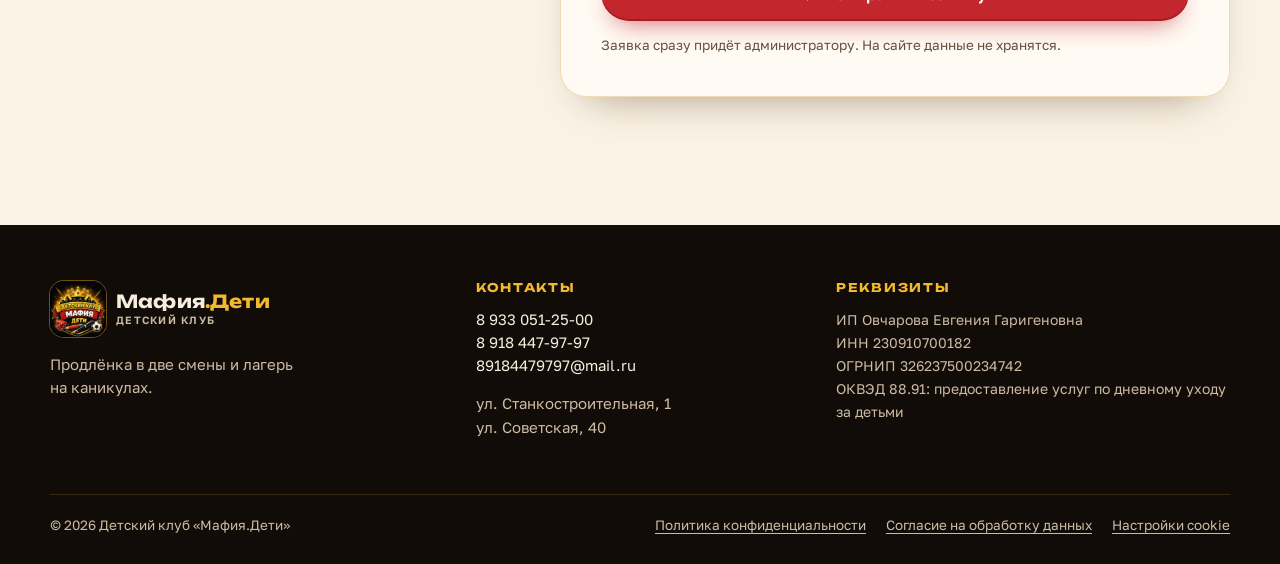
==== commit 0d27a21e: "Цена первой смены по адресам От 19 900 (Советская, 40), Станкостроительная, 1: 22 000. Со слов владе" ====
--- a/index.html
+++ b/index.html
@@ -138,7 +138,10 @@
             <p class="shift-text">Встречаем со школы, дальше ребёнок с&nbsp;нами до&nbsp;вечера.</p>
             <p class="incl"><svg class="ico" aria-hidden="true"><use href="#i-meal"/></svg> Питание включено: обед и&nbsp;полдник</p>
             <div class="shift-foot">
-              <p class="price">19&nbsp;900&nbsp;₽ <small>в&nbsp;месяц</small></p>
+              <div class="price-box">
+                <p class="price"><small>от</small> 19&nbsp;900&nbsp;₽ <small>в&nbsp;месяц</small></p>
+                <p class="price-note">Советская,&nbsp;40: 19&nbsp;900&nbsp;₽<br>Станкостроительная,&nbsp;1: 22&nbsp;000&nbsp;₽</p>
+              </div>
               <a class="link-arrow" href="#zapis" data-want="Первая смена">Записаться <svg class="ico" aria-hidden="true"><use href="#i-arrow"/></svg></a>
             </div>
           </div>
--- a/styles.css
+++ b/styles.css
@@ -186,6 +186,8 @@
 .incl .ico{color:var(--gold-deep)}
 .shift-foot{display:flex;align-items:flex-end;justify-content:space-between;flex-wrap:wrap;gap:12px 20px;margin-top:auto;padding-top:22px;border-top:1.5px dashed var(--gold-edge)}
 .price{margin:0;font:800 clamp(30px,3.6vw,38px)/1 var(--display);letter-spacing:-.02em}
+.price-box{display:flex;flex-direction:column;gap:10px;min-width:0}
+.price-note{margin:0;font-size:14px;line-height:1.45;color:var(--muted)}
 .price small,.dayrate-price small{font:600 15px/1 var(--body);letter-spacing:0;color:var(--muted)}
 .dayrate{display:flex;flex-wrap:wrap;align-items:center;gap:14px 20px;max-width:980px;margin-top:24px;padding:18px 24px;border-radius:20px;background:var(--ink);color:var(--on-ink)}
 @media (min-width:760px){.dayrate{margin-top:28px}}
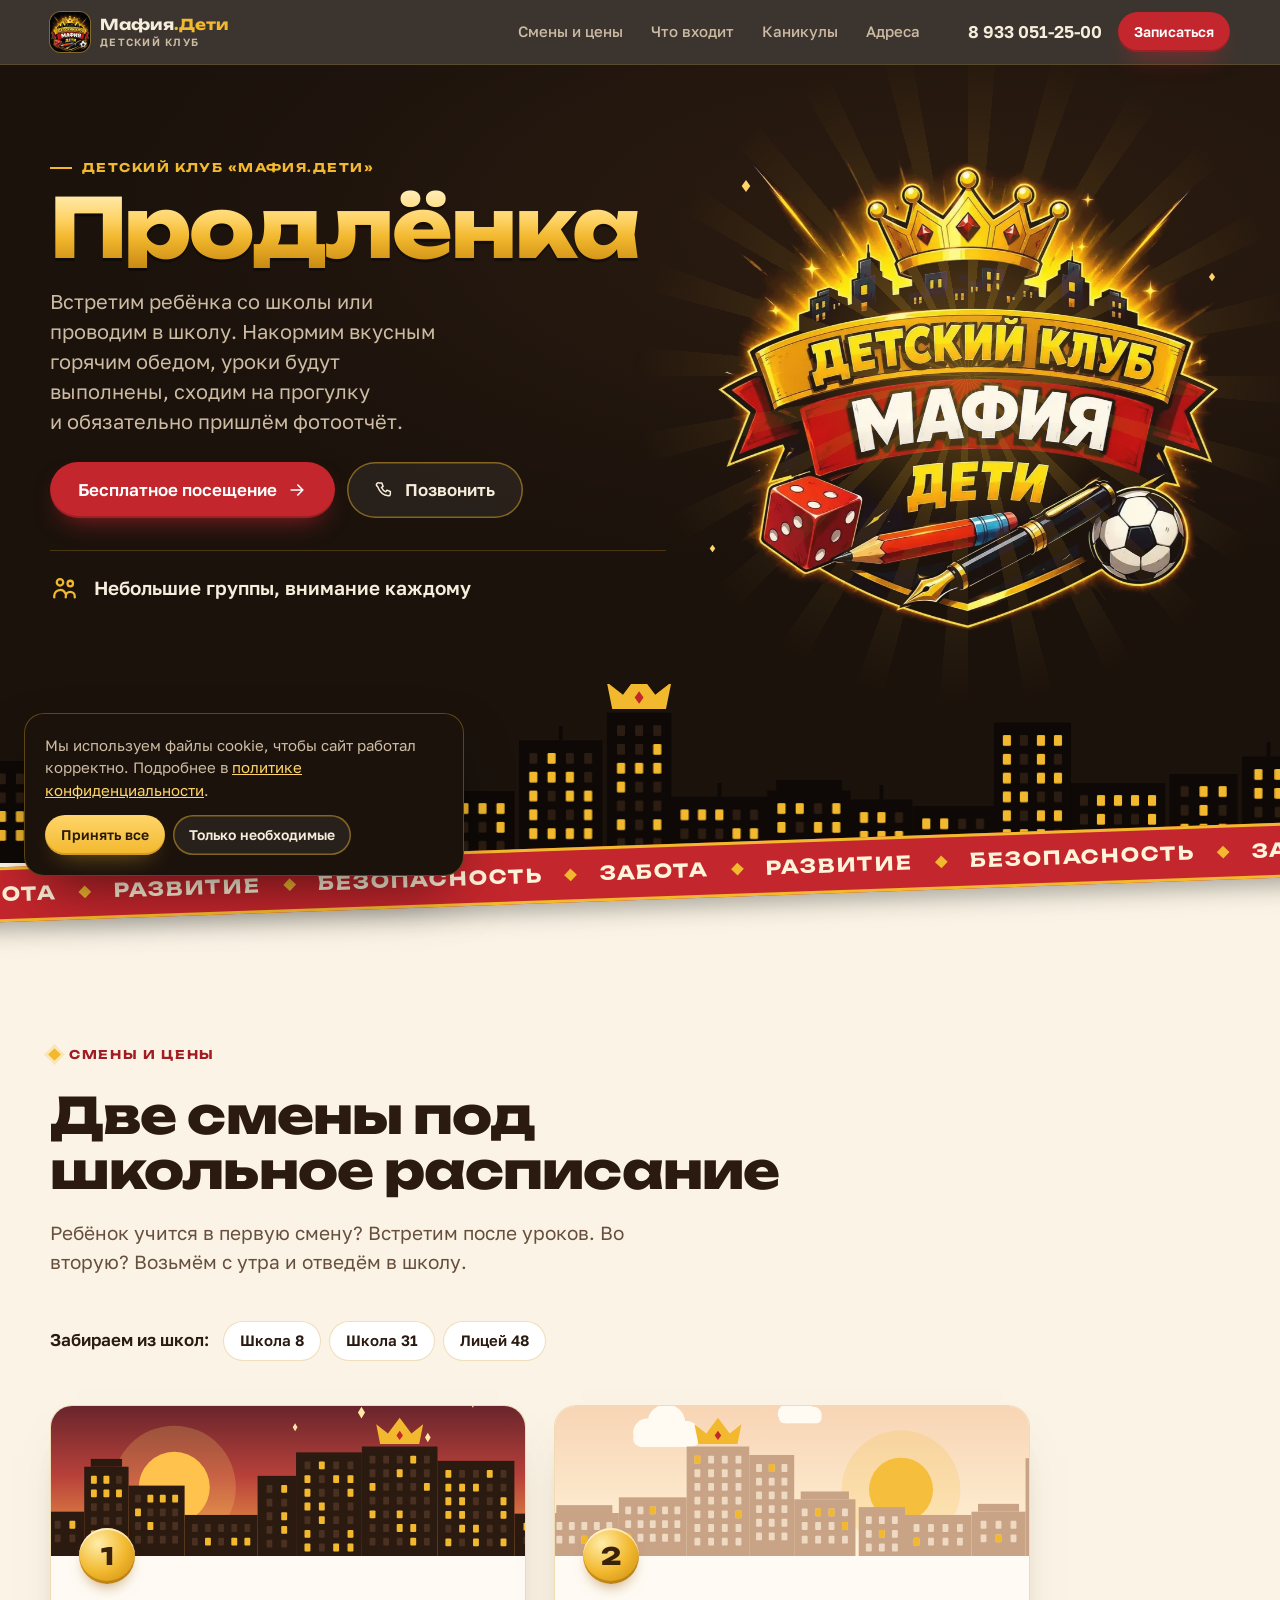
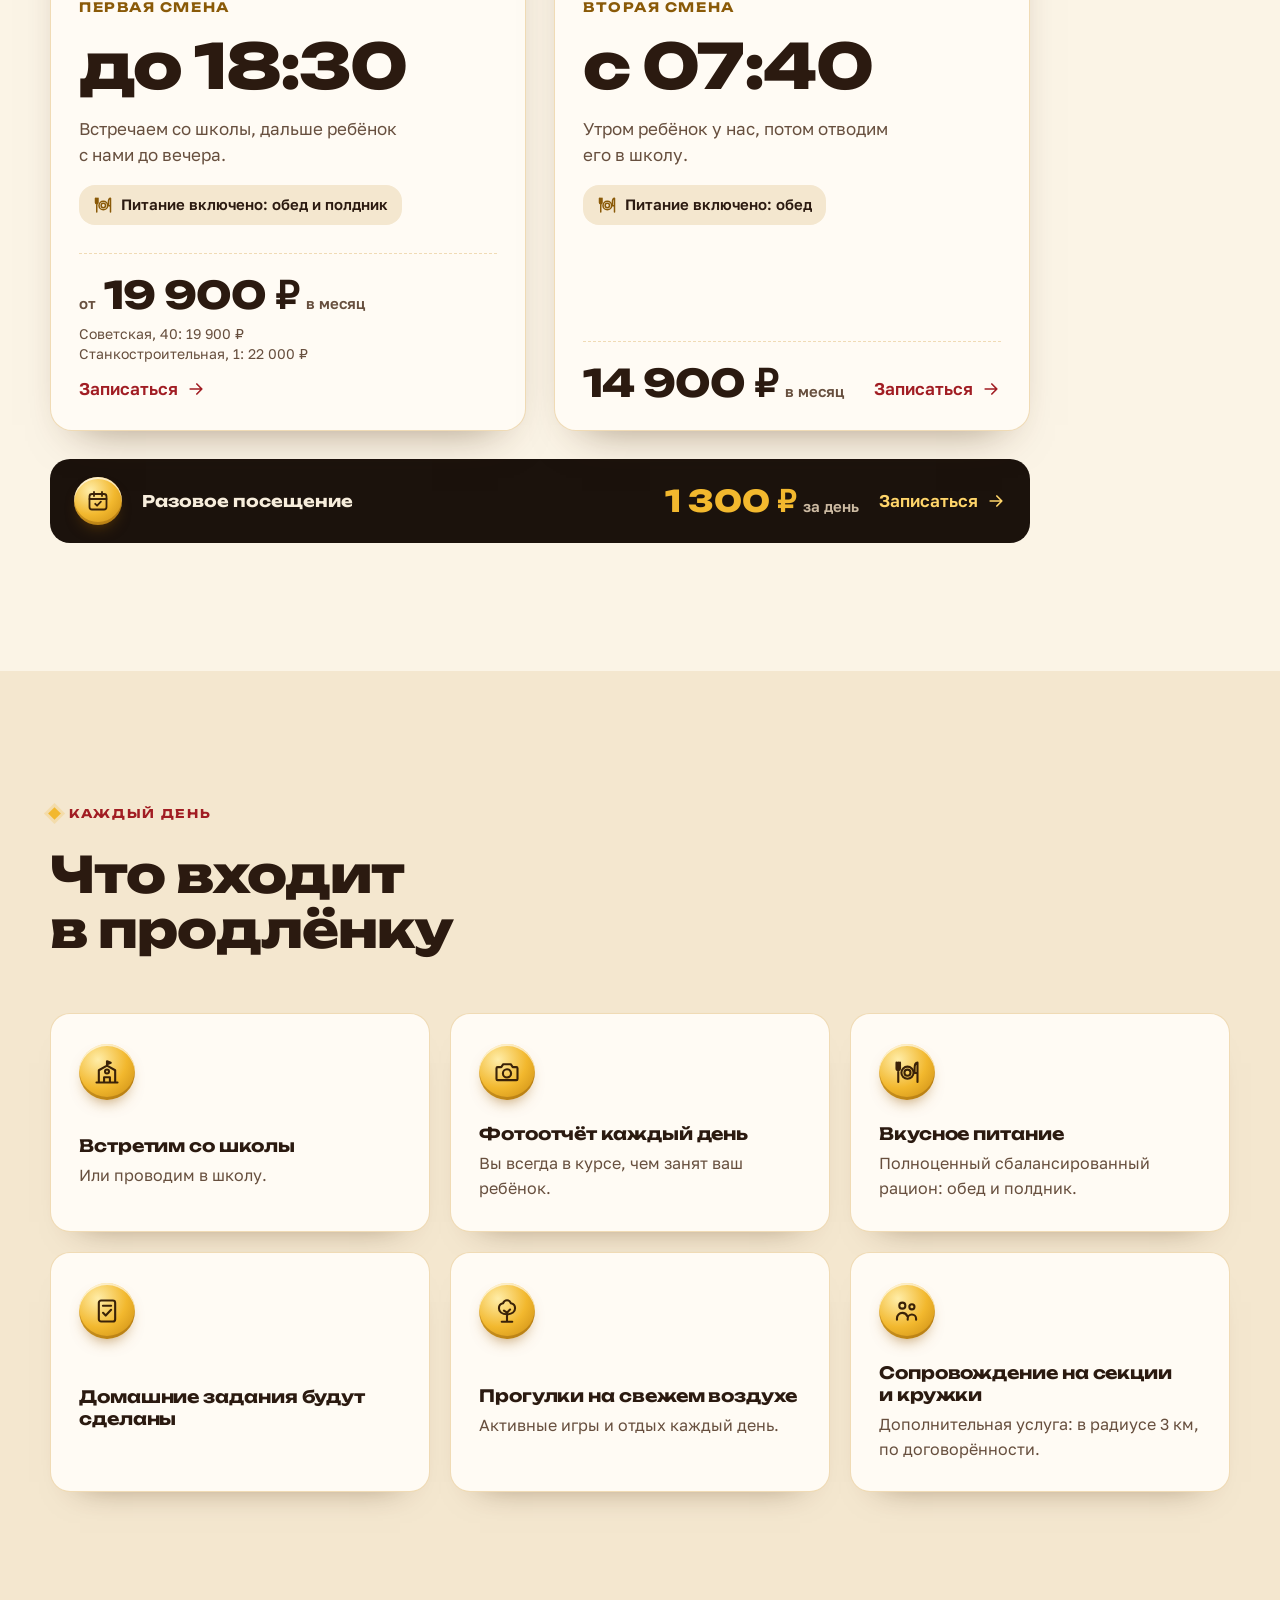
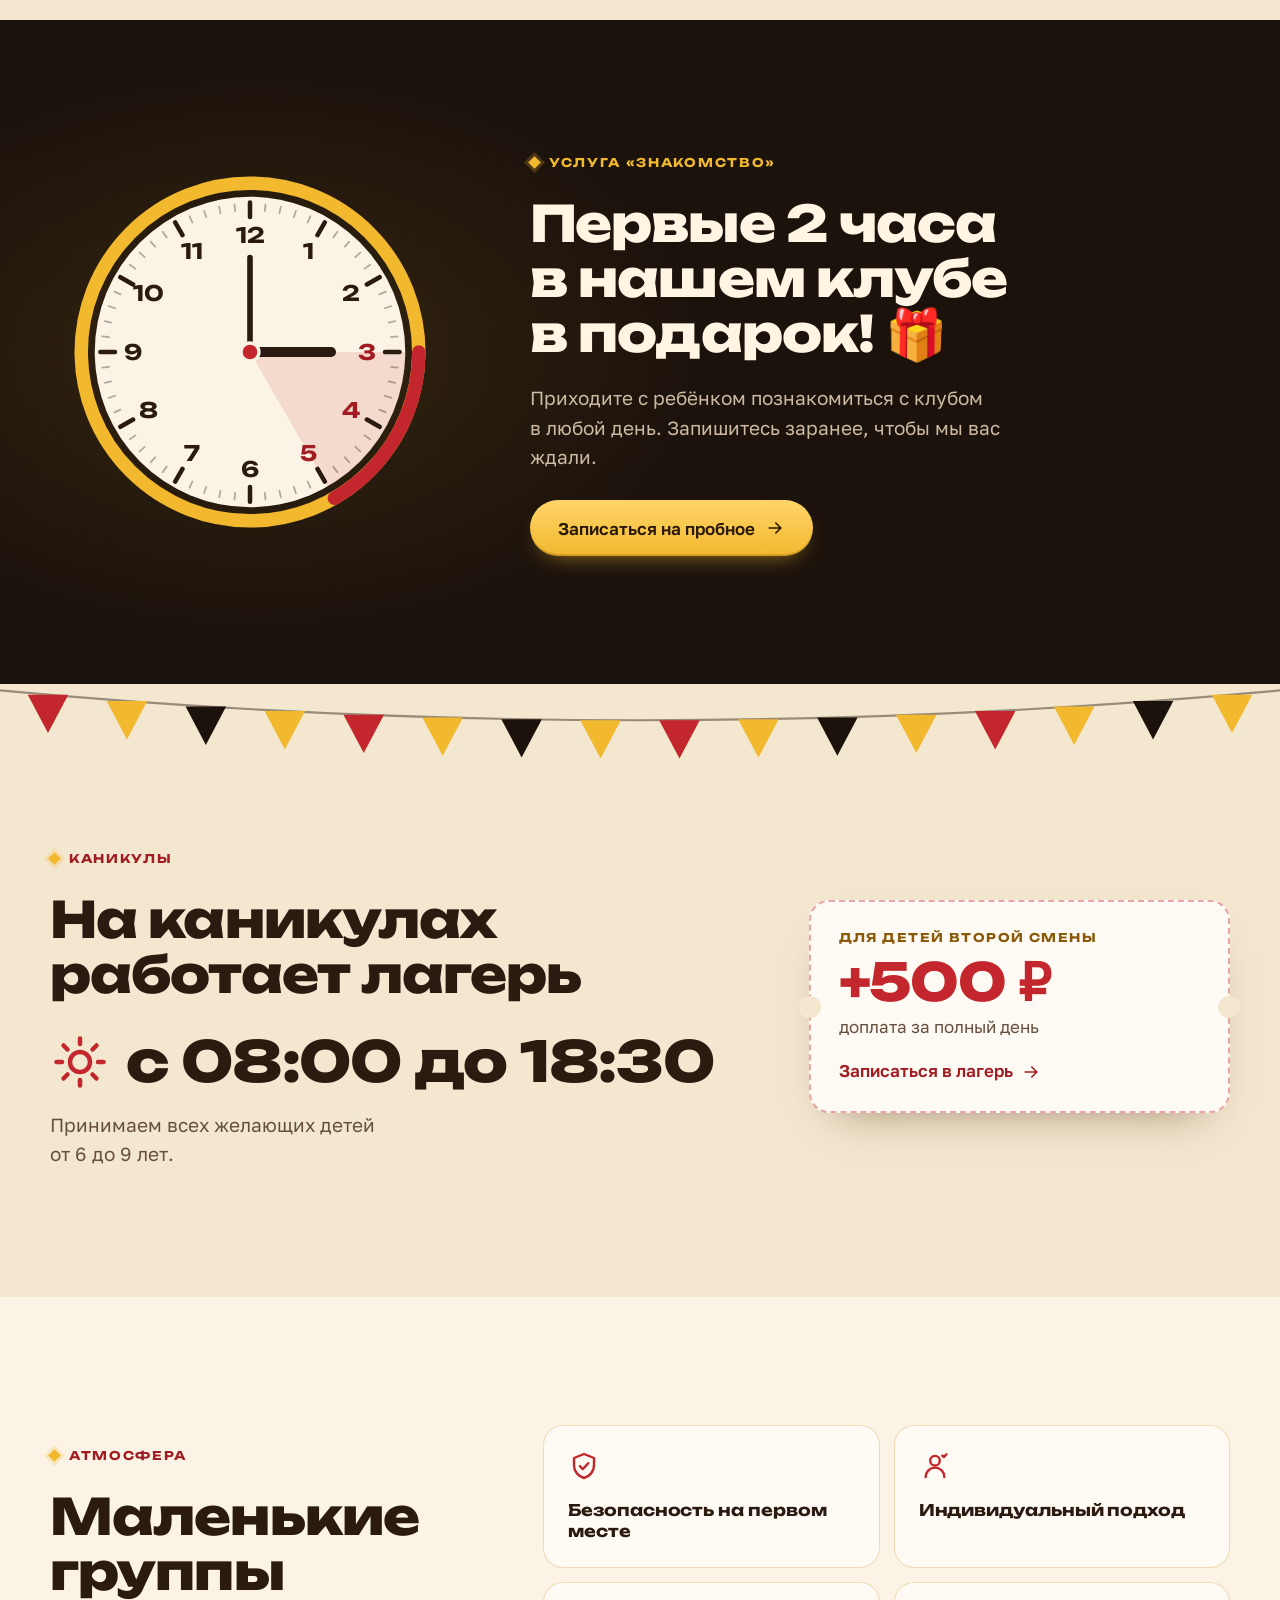
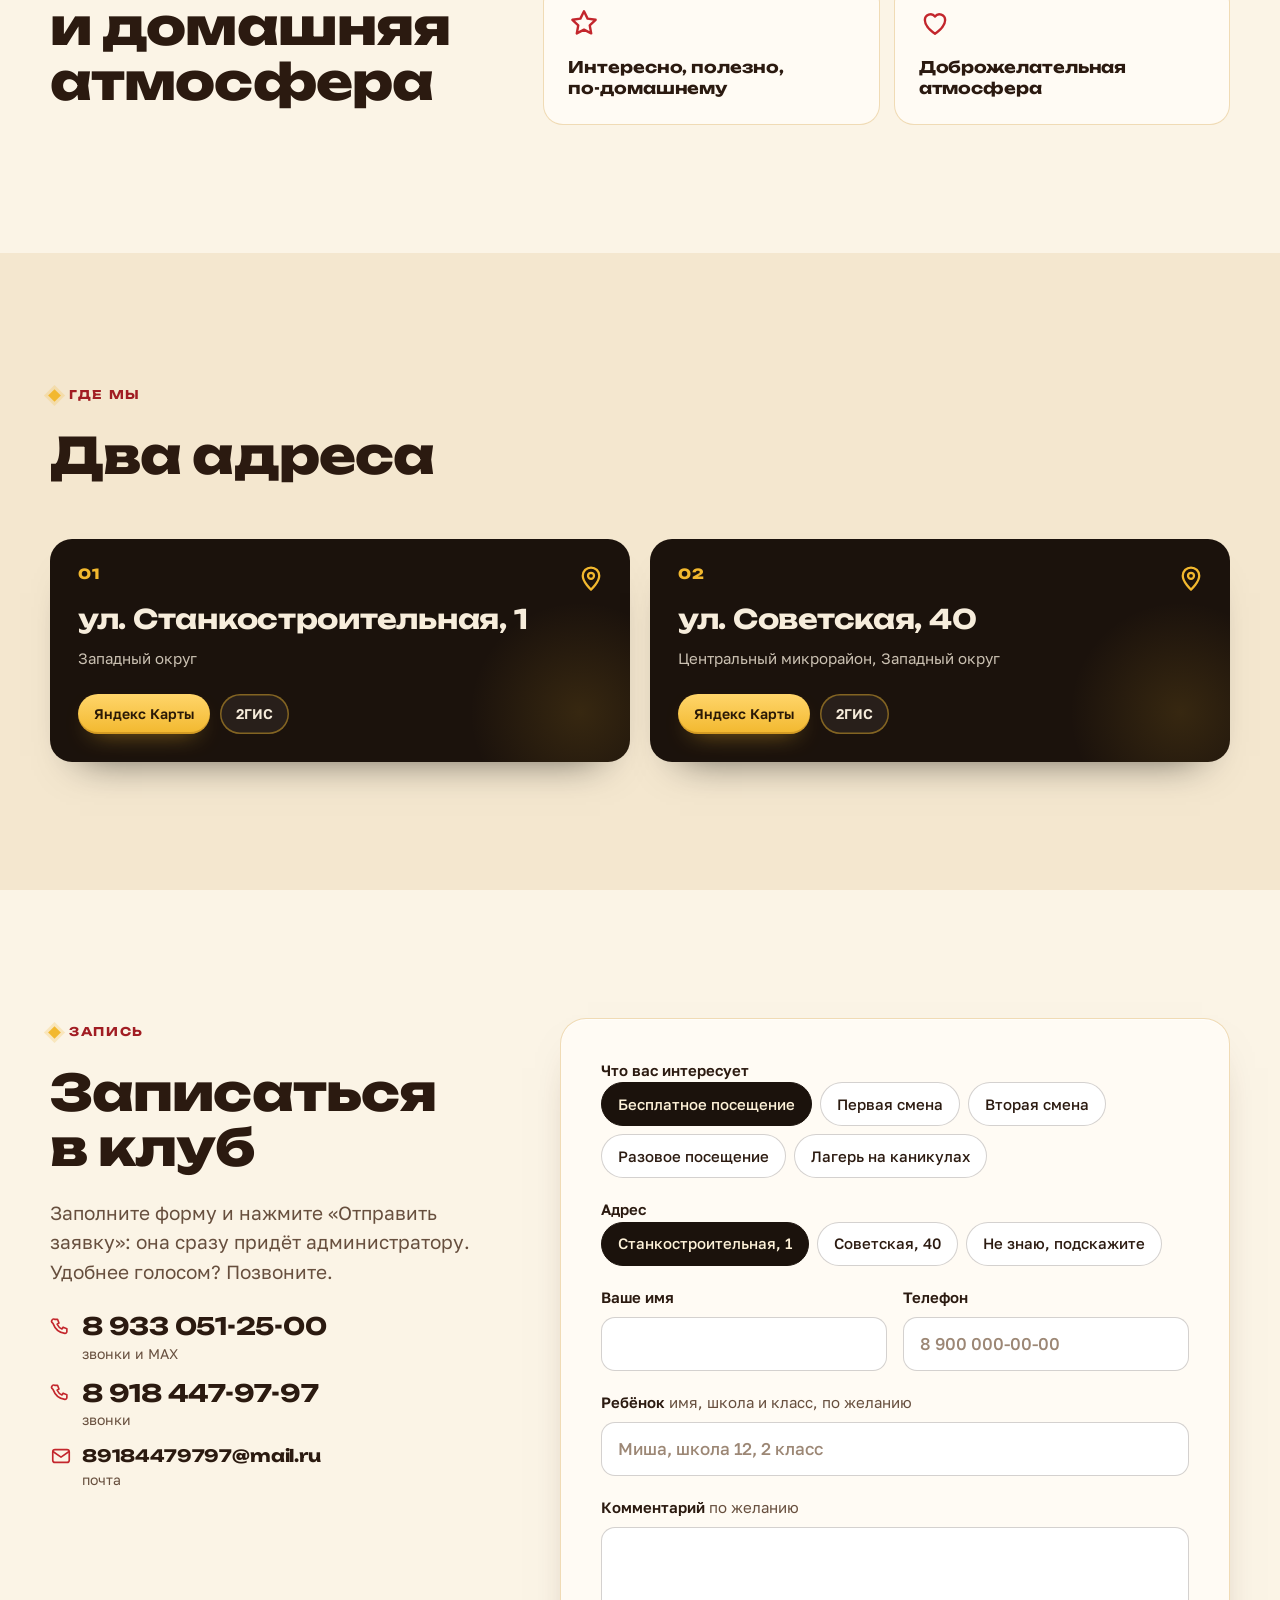
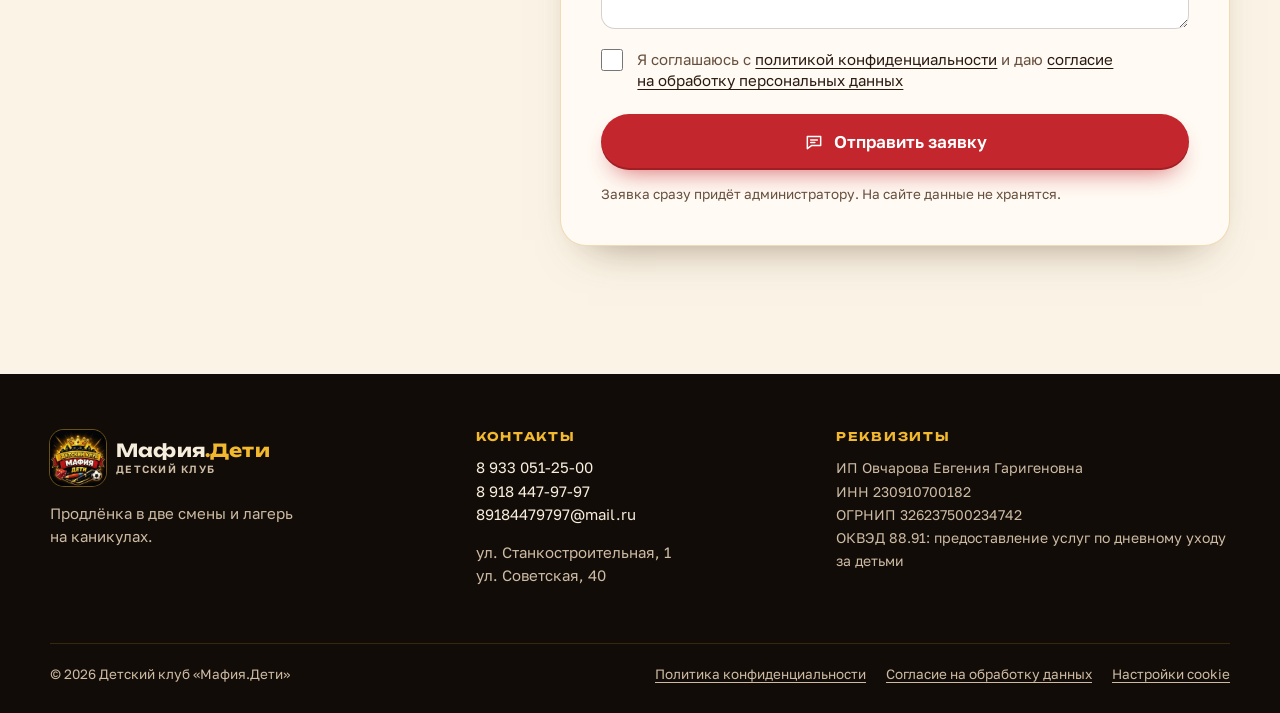
==== commit 6a4261f1: "Школы 8, 31 и лицей 48, возраст лагеря 6-9 лет Блок «Забираем из школ» над сменами и в описании стра" ====
--- a/index.html
+++ b/index.html
@@ -4,7 +4,7 @@
 <meta charset="utf-8">
 <meta name="viewport" content="width=device-width, initial-scale=1">
 <title>Продлёнка «Мафия.Дети» в Краснодаре: встретим со школы, накормим, погуляем</title>
-<meta name="description" content="Детский клуб «Мафия.Дети» в Краснодаре. Продлёнка в две смены: встретим со школы или проводим в школу, горячий обед, уроки будут выполнены, прогулки и фотоотчёт. Небольшие группы, питание включено в стоимость. Первое посещение бесплатно.">
+<meta name="description" content="Детский клуб «Мафия.Дети» в Краснодаре. Продлёнка в две смены: встретим со школы или проводим в школу, горячий обед, уроки будут выполнены, прогулки и фотоотчёт. Небольшие группы, питание включено в стоимость. Забираем из школ 8, 31 и лицея 48. Первое посещение бесплатно.">
 <meta name="theme-color" content="#1B120C">
 <meta property="og:type" content="website">
 <meta property="og:locale" content="ru_RU">
@@ -122,6 +122,10 @@
         <h2>Две смены под школьное расписание</h2>
         <p>Ребёнок учится в первую смену? Встретим после уроков. Во вторую? Возьмём с&nbsp;утра и&nbsp;отведём в&nbsp;школу.</p>
       </div>
+      <div class="schools rv">
+        <p class="schools-label">Забираем из&nbsp;школ:</p>
+        <ul class="schools-list"><li>Школа&nbsp;8</li><li>Школа&nbsp;31</li><li>Лицей&nbsp;48</li></ul>
+      </div>
       <div class="shifts">
         <article class="shift rv">
           <svg class="scene scene--evening" viewBox="0 0 400 150" preserveAspectRatio="xMidYMax slice" aria-hidden="true">
@@ -232,6 +236,7 @@
         <p class="tag">Каникулы</p>
         <h2>На&nbsp;каникулах работает лагерь</h2>
         <p class="camp-time"><svg class="ico" aria-hidden="true"><use href="#i-sun"/></svg><span>с&nbsp;08:00 до&nbsp;18:30</span></p>
+        <p class="camp-age">Принимаем всех желающих детей от&nbsp;6 до&nbsp;9&nbsp;лет.</p>
       </div>
       <div class="ticket rv">
         <p class="ticket-label">Для детей второй смены</p>
--- a/styles.css
+++ b/styles.css
@@ -248,6 +248,11 @@
 @media (min-width:860px){.camp-grid{grid-template-columns:1.25fr .75fr;gap:56px}}
 .camp-copy h2{margin-bottom:.6em}
 .camp-time{display:flex;align-items:center;gap:16px;margin:0;font:800 clamp(30px,5vw,56px)/1.05 var(--display);letter-spacing:-.02em}
+.camp-age{margin:18px 0 0;font-size:clamp(17px,1.6vw,19px);color:var(--muted);max-width:30ch}
+.schools{display:flex;flex-wrap:wrap;align-items:center;gap:10px 14px;margin:-12px 0 clamp(28px,4vw,44px)}
+.schools-label{margin:0;font-weight:600}
+.schools-list{display:flex;flex-wrap:wrap;gap:8px;list-style:none;margin:0;padding:0}
+.schools-list li{display:inline-flex;align-items:center;min-height:40px;padding:0 16px;border:1.5px solid var(--gold-edge);border-radius:999px;background:#fff;font-weight:600;font-size:15px}
 .camp-time .ico{width:clamp(40px,5vw,60px);height:clamp(40px,5vw,60px);color:var(--red)}
 .ticket{position:relative;padding:28px 28px 26px;border-radius:20px;background:var(--card);border:2px dashed rgba(195,38,44,.4);box-shadow:var(--shadow-card)}
 /* вырезы, как у билета */
